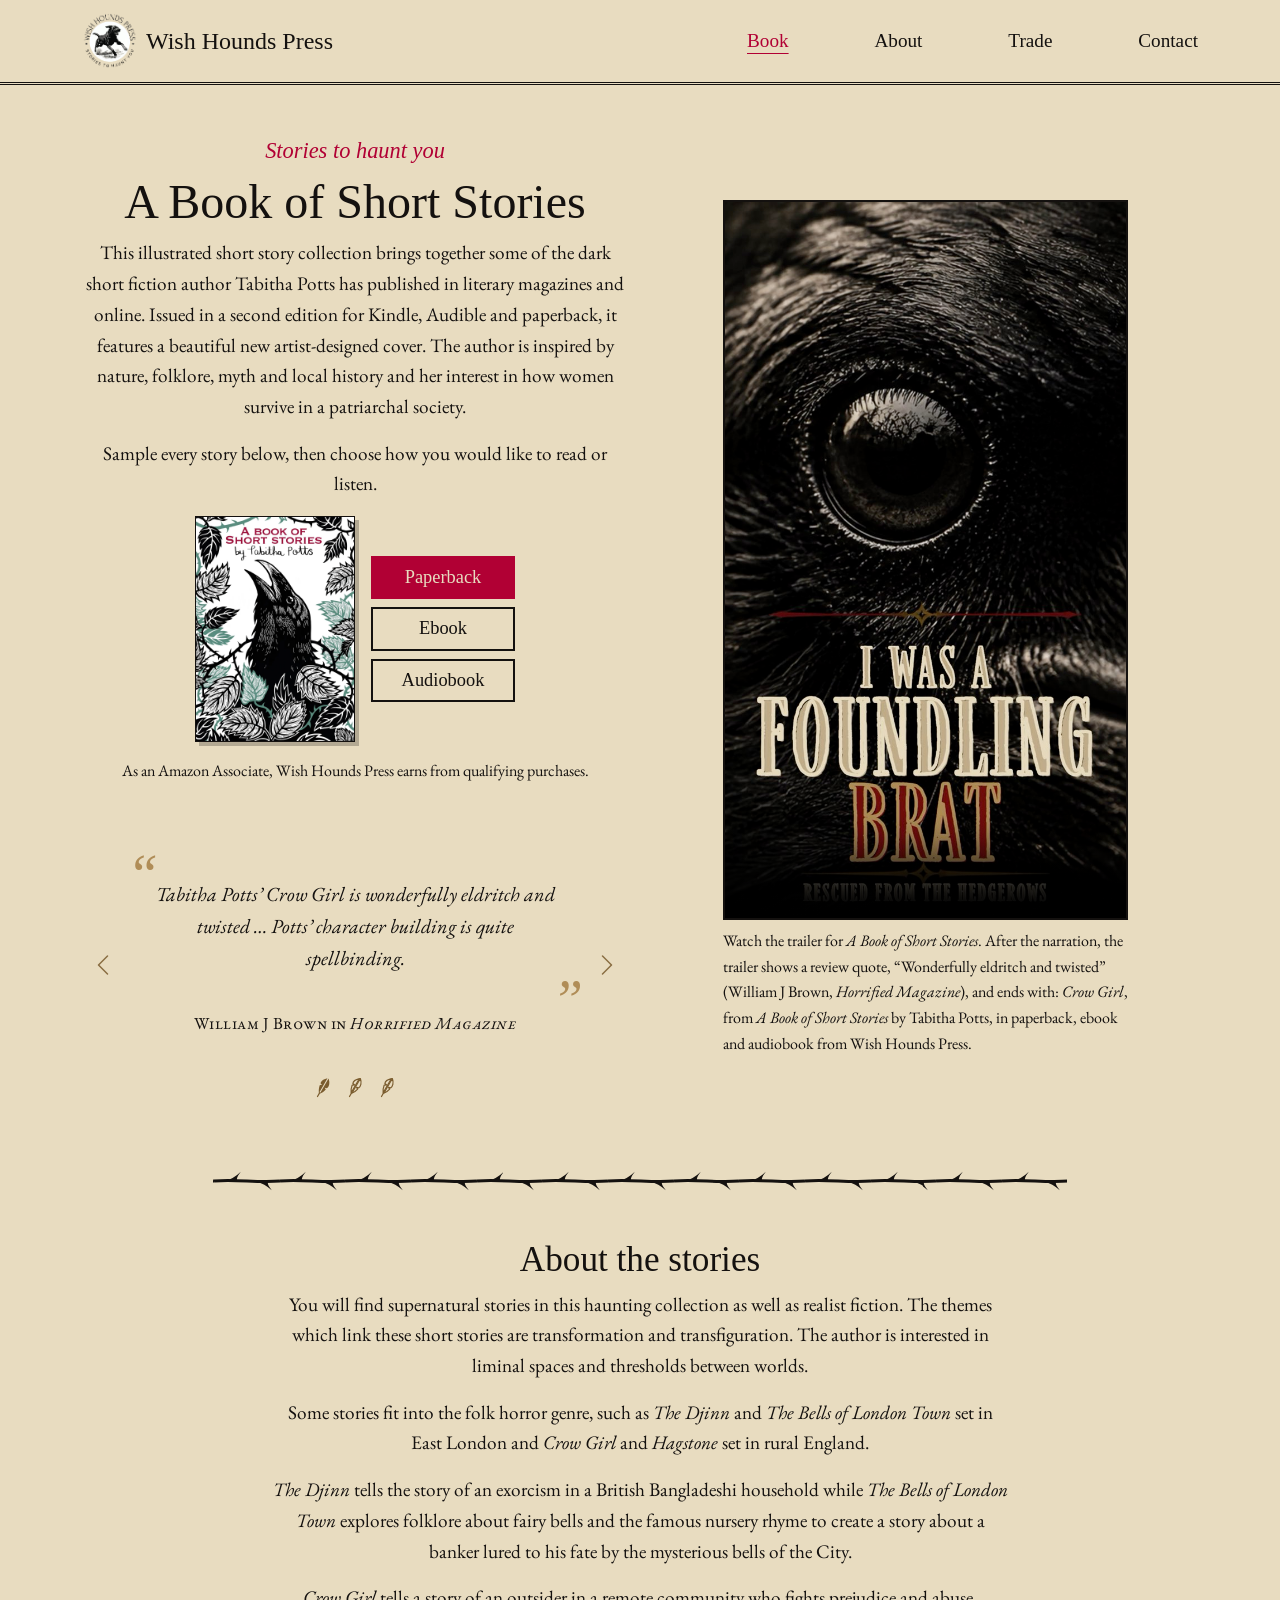
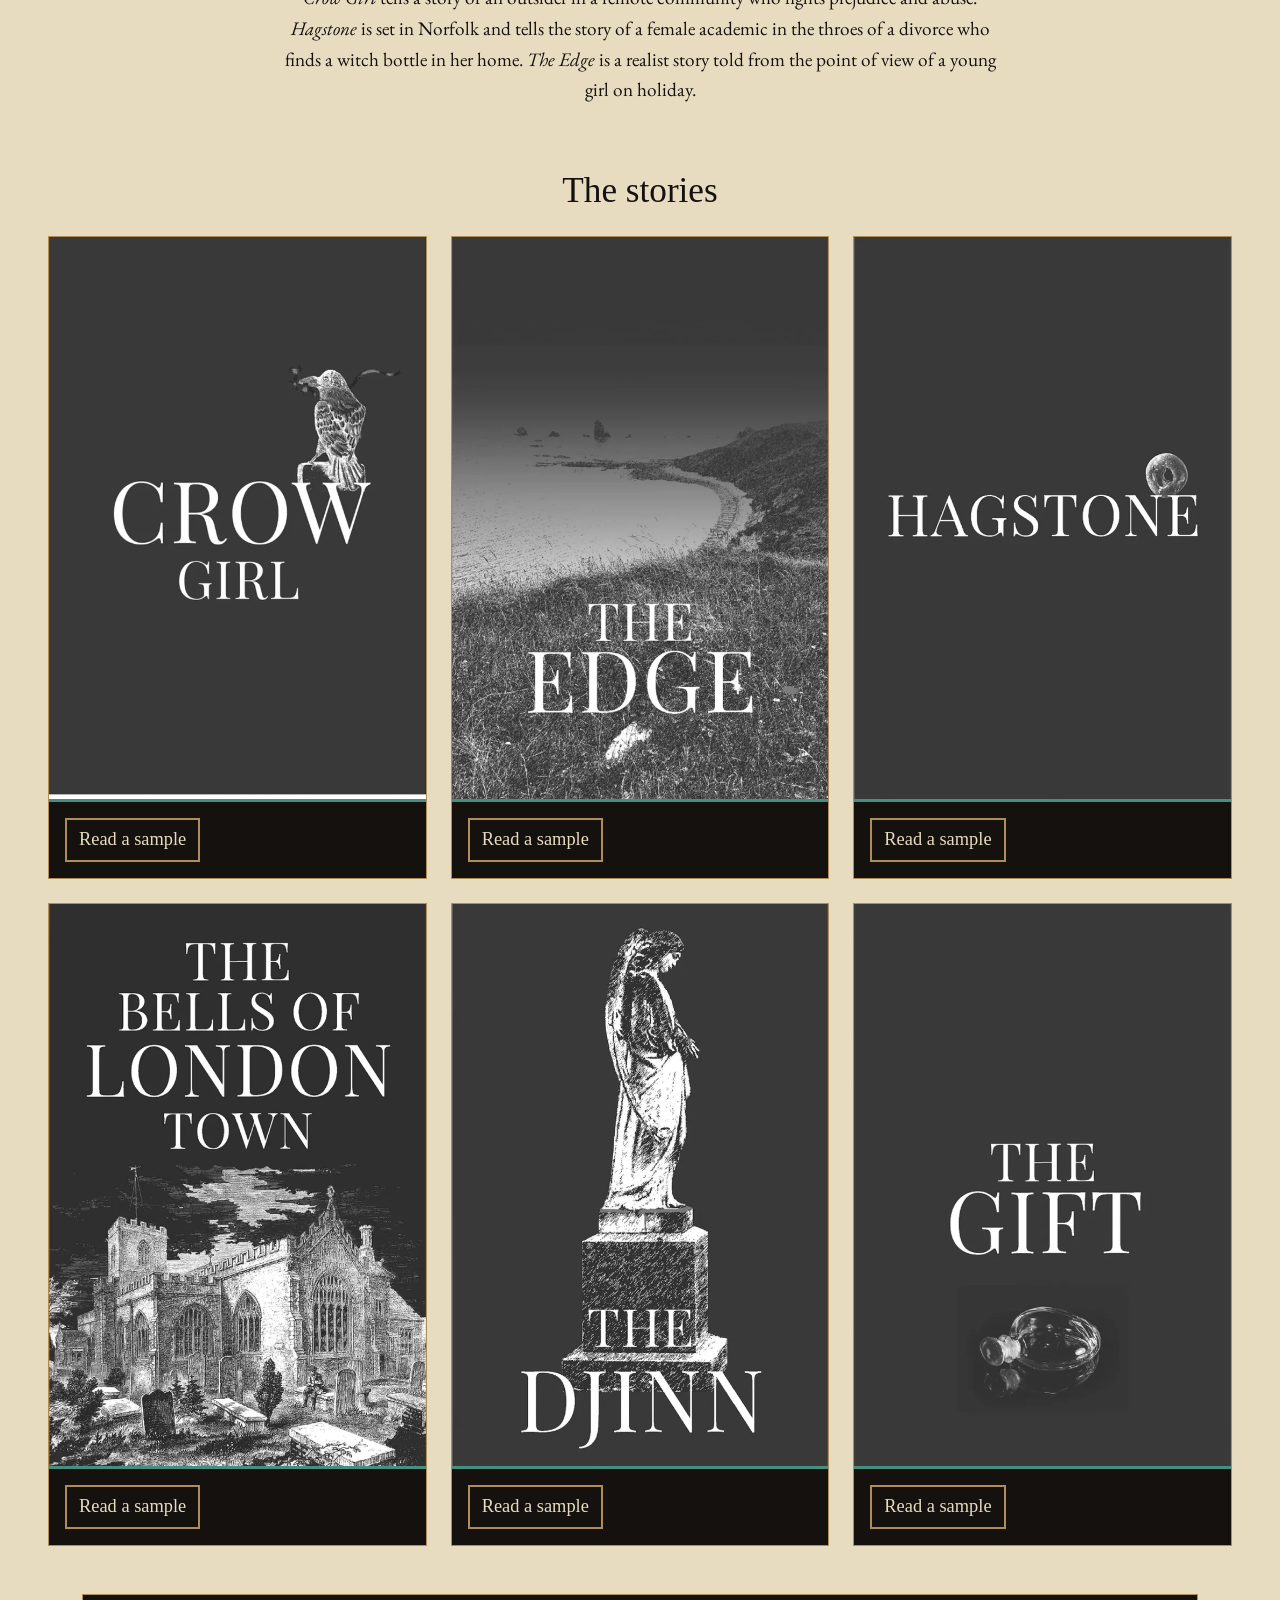
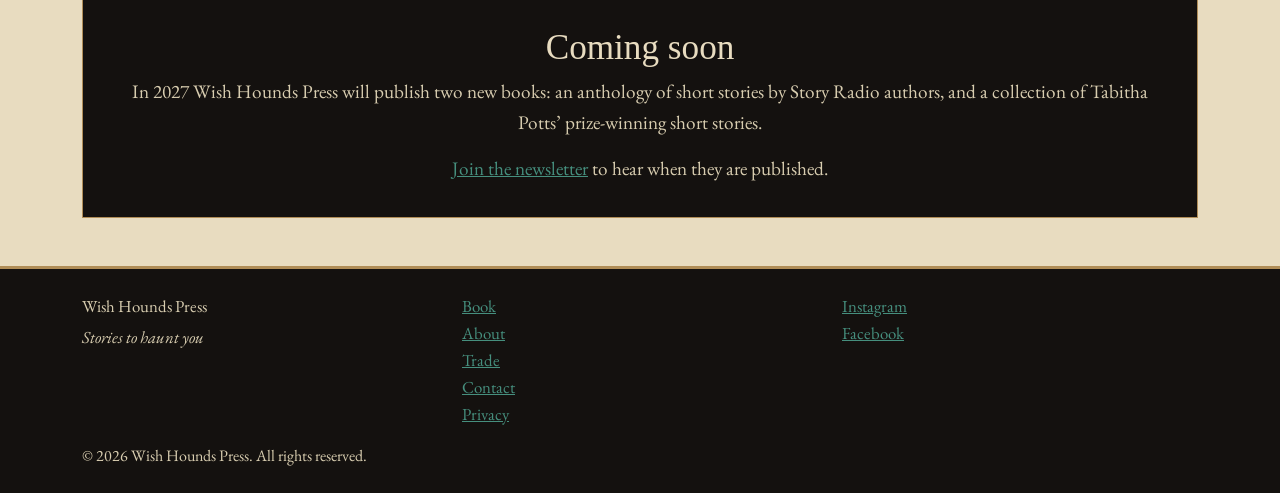
==== index.html @ deaa3375 "Add The Edge audio sample; legend and author bio side by side on wide screens - The Edge pop-up gets" ====
<!doctype html>
<html lang="en-GB">
  <head>
    <meta charset="UTF-8" />
    <meta name="viewport" content="width=device-width, initial-scale=1.0" />
    <meta
      name="description"
      content="Wish Hounds Press is an independent horror imprint. Sample every story in A Book of Short Stories and find it in print, ebook and audiobook."
    />
    <title>Wish Hounds Press | A Book of Short Stories</title>
    <link rel="icon" type="image/png" href="assets/images/favicon.png" />

    <!-- Google Fonts: IM Fell English (headings) and EB Garamond (body text) -->
    <link rel="preconnect" href="https://fonts.googleapis.com" />
    <link rel="preconnect" href="https://fonts.gstatic.com" crossorigin />
    <link
      href="https://fonts.googleapis.com/css2?family=EB+Garamond:ital,wght@0,400;0,600;1,400&amp;family=IM+Fell+English:ital@0;1&amp;display=swap"
      rel="stylesheet"
    />

    <!-- Bootstrap CSS first, then our own styles so that ours win -->
    <link
      href="https://cdn.jsdelivr.net/npm/bootstrap@5.3.9/dist/css/bootstrap.min.css"
      rel="stylesheet"
      integrity="sha384-yEPZ7jP9S0QKiUQ0m3jjsO4ProIW7wvR9gXkI7JOGa2XVsw53Yke2bsdkBbjmmiX"
      crossorigin="anonymous"
    />
    <link rel="stylesheet" href="assets/css/styles.css" />
  </head>

  <body>
    <a class="skip-link" href="#main">Skip to main content</a>

    <!-- ===== Header and navbar (the same on every page) ===== -->
    <header class="site-header">
      <nav class="navbar navbar-expand-md" aria-label="Main navigation">
        <div class="container">
          <a
            class="navbar-brand d-flex align-items-center gap-2"
            href="index.html"
          >
            <img
              src="assets/images/whp-logo-new.webp"
              alt=""
              width="56"
              height="56"
            />
            Wish Hounds Press
          </a>
          <button
            class="navbar-toggler"
            type="button"
            data-bs-toggle="collapse"
            data-bs-target="#main-nav"
            aria-controls="main-nav"
            aria-expanded="false"
            aria-label="Toggle navigation"
          >
            <span class="navbar-toggler-icon"></span>
          </button>
          <div class="collapse navbar-collapse" id="main-nav">
            <ul class="navbar-nav ms-auto">
              <li class="nav-item">
                <a class="nav-link active" aria-current="page" href="index.html"
                  >Book</a
                >
              </li>
              <li class="nav-item">
                <a class="nav-link" href="about.html">About</a>
              </li>
              <li class="nav-item">
                <a class="nav-link" href="trade.html">Trade</a>
              </li>
              <li class="nav-item">
                <a class="nav-link" href="contact.html">Contact</a>
              </li>
            </ul>
          </div>
        </div>
      </nav>
    </header>

    <main id="main">
      <!-- ===== Hero: intro text on the left, trailer video on the right ===== -->
      <section class="section" aria-labelledby="hero-title">
        <div class="container">
          <div class="row align-items-center gy-4">
            <div class="col-lg-6 text-center">
              <p class="tagline mb-1">Stories to haunt you</p>
              <h1 id="hero-title">A Book of Short Stories</h1>
              <p>
                This illustrated short story collection brings together some of
                the dark short fiction author Tabitha Potts has published in
                literary magazines and online. Issued in a second edition for
                Kindle, Audible and paperback, it features a beautiful new
                artist-designed cover. The author is inspired by nature,
                folklore, myth and local history and her interest in how women
                survive in a patriarchal society.
              </p>
              <p>
                Sample every story below, then choose how you would like to read
                or listen.
              </p>

              <!-- Cover and buy buttons side by side, like a shop listing.
                   The cover is near the top of the page, so it is not lazy-loaded.
                   width and height stop the page jumping while the image loads; CSS sets the display size. -->
              <div
                id="buy"
                class="buy-box d-flex justify-content-center align-items-center gap-3 mb-3"
              >
                <img
                  src="assets/images/a-book-of-short-stories-cover.webp"
                  class="buy-cover"
                  alt="Cover of A Book of Short Stories by Tabitha Potts: an engraving of a crow among thorny leaves"
                  width="800"
                  height="1132"
                />
                <!-- Buy buttons.
                     Paperback: IngramSpark shop (buying direct). Not an affiliate link, so no rel="sponsored".
                     Ebook and audiobook: Amazon UK, with the Associates tag (affiliate links, so rel="sponsored"). -->
                <div class="buy-buttons d-flex flex-column gap-2">
                  <a
                    href="https://shop.ingramspark.com/b/084?params=6ykYM9mXqw6r4M03lhfGbEJOFAWCTJF1TkVUS6pq0SB"
                    class="btn btn-buy"
                    target="_blank"
                    rel="noopener"
                    aria-label="Buy the paperback direct from IngramSpark (opens in a new tab)"
                    >Paperback</a
                  >
                  <a
                    href="https://www.amazon.co.uk/dp/B0D8HFVPBK?tag=mrstabithapot-21"
                    class="btn btn-outline-ink"
                    target="_blank"
                    rel="noopener sponsored"
                    aria-label="Buy the ebook for Kindle on Amazon (opens in a new tab)"
                    >Ebook</a
                  >
                  <a
                    href="https://www.amazon.co.uk/dp/B0CGVYDJV1?tag=mrstabithapot-21"
                    class="btn btn-outline-ink"
                    target="_blank"
                    rel="noopener sponsored"
                    aria-label="Buy the audiobook on Amazon (opens in a new tab)"
                    >Audiobook</a
                  >
                </div>
              </div>
              <p class="small-print mb-0">
                As an Amazon Associate, Wish Hounds Press earns from qualifying
                purchases.
              </p>

              <!-- Reviews slider (Bootstrap carousel).
                   carousel-fade cross-fades instead of sliding. There is no data-bs-ride,
                   so it never moves on its own: visitors change slides with the arrows or dots
                   (WCAG 2.2.2, nothing moves without the visitor choosing it).
                   aria-roledescription tells screen readers this is a carousel made of slides. -->
              <div
                id="reviews-carousel"
                class="carousel slide carousel-fade review-carousel mt-4"
                aria-roledescription="carousel"
                aria-label="Reviews of Crow Girl"
              >
                <div class="carousel-inner">
                  <!-- Slide 1: Horrified Magazine. "active" marks the slide shown first; only one slide has it. -->
                  <div class="carousel-item active" role="group" aria-roledescription="slide" aria-label="1 of 3">
                    <figure class="review">
                      <blockquote class="blockquote">
                        <p>
                          Tabitha Potts’ <em>Crow Girl</em> is wonderfully eldritch
                          and twisted … Potts’ character building is quite
                          spellbinding.
                        </p>
                      </blockquote>
                      <figcaption class="blockquote-footer">
                        William J Brown in <cite>Horrified Magazine</cite>
                      </figcaption>
                    </figure>
                  </div>

                  <!-- Slide 2: British Fantasy Society -->
                  <div class="carousel-item" role="group" aria-roledescription="slide" aria-label="2 of 3">
                    <figure class="review">
                      <blockquote class="blockquote">
                        <p>
                          Tabitha Potts’ work is also outstanding … Told like a
                          traditional fairy tale but using language in sparse,
                          poetic and powerful ways.
                        </p>
                      </blockquote>
                      <figcaption class="blockquote-footer">
                        I. Rosenfeld for the <cite>British Fantasy Society</cite>
                      </figcaption>
                    </figure>
                  </div>

                  <!-- Slide 3: strange.scholar on Instagram -->
                  <div class="carousel-item" role="group" aria-roledescription="slide" aria-label="3 of 3">
                    <figure class="review">
                      <blockquote class="blockquote">
                        <p>
                          There is a brightness present in this story amongst its
                          horror … This is a story to remember.
                        </p>
                      </blockquote>
                      <figcaption class="blockquote-footer">
                        <a href="https://www.instagram.com/strange.scholar">strange.scholar</a>
                        on Instagram, reviewing <em>Crow Girl</em>
                      </figcaption>
                    </figure>
                  </div>
                </div>

                <!-- Previous and next arrows. data-bs-target names the carousel's id;
                     the visually-hidden text gives screen readers a label for each button. -->
                <button class="carousel-control-prev" type="button" data-bs-target="#reviews-carousel" data-bs-slide="prev">
                  <span class="carousel-control-prev-icon" aria-hidden="true"></span>
                  <span class="visually-hidden">Previous review</span>
                </button>
                <button class="carousel-control-next" type="button" data-bs-target="#reviews-carousel" data-bs-slide="next">
                  <span class="carousel-control-next-icon" aria-hidden="true"></span>
                  <span class="visually-hidden">Next review</span>
                </button>

                <!-- Dots, one per slide. Bootstrap counts slides from 0, so slide 3 is data-bs-slide-to="2".
                     They sit below the quote (see styles.css) so they never cover the text. -->
                <div class="carousel-indicators">
                  <button type="button" data-bs-target="#reviews-carousel" data-bs-slide-to="0" class="active" aria-current="true" aria-label="Review 1"></button>
                  <button type="button" data-bs-target="#reviews-carousel" data-bs-slide-to="1" aria-label="Review 2"></button>
                  <button type="button" data-bs-target="#reviews-carousel" data-bs-slide-to="2" aria-label="Review 3"></button>
                </div>
              </div>
            </div>

            <div class="col-lg-6">
              <!-- Portrait (9:16) video, phone style. The frame is never taller than 80% of the screen. -->
              <figure class="mb-0 hero-figure">
                <div class="hero-video">
                  <!-- Crow Girl trailer: 1080 x 1920 portrait, 30 seconds, with sound.
                       The narration matches the text shown on screen, so it needs no separate captions.
                       The poster is the picture shown before the video plays (a still from the video).
                       preload="none" means the video only downloads when the visitor presses play. -->
                  <video
                    controls
                    playsinline
                    preload="none"
                    poster="assets/images/crow-girl-trailer-poster.jpg"
                  >
                    <source
                      src="assets/video/crow-girl-trailer-vertical.mp4"
                      type="video/mp4"
                    />
                    Your browser does not support video.
                    <a href="assets/video/crow-girl-trailer-vertical.mp4"
                      >Download the trailer</a
                    >.
                  </video>
                </div>
                <!-- The last two scenes of the trailer are text only, with no narration,
                     so the same text is written out here for screen-reader users. -->
                <figcaption class="small-print mt-2">
                  Watch the trailer for <em>A Book of Short Stories</em>. After
                  the narration, the trailer shows a review quote,
                  &ldquo;Wonderfully eldritch and twisted&rdquo; (William J Brown,
                  <em>Horrified Magazine</em>), and ends with: <em>Crow Girl</em>,
                  from <em>A Book of Short Stories</em> by Tabitha Potts, in
                  paperback, ebook and audiobook from Wish Hounds Press.
                </figcaption>
              </figure>
            </div>
          </div>
        </div>
      </section>

      <div class="divider" aria-hidden="true"></div>

      <!-- ===== About the stories ===== -->
      <section class="section" aria-labelledby="about-stories-title">
        <div class="container">
          <div class="row justify-content-center">
            <div class="col-lg-8 text-center">
              <h2 id="about-stories-title">About the stories</h2>
              <p>
                You will find supernatural stories in this haunting collection
                as well as realist fiction. The themes which link these short
                stories are transformation and transfiguration. The author is
                interested in liminal spaces and thresholds between worlds.
              </p>
              <p>
                Some stories fit into the folk horror genre, such as
                <em>The Djinn</em> and <em>The Bells of London Town</em> set in
                East London and <em>Crow Girl</em> and <em>Hagstone</em> set in
                rural England.
              </p>
              <p>
                <em>The Djinn</em> tells the story of an exorcism in a British
                Bangladeshi household while <em>The Bells of London Town</em>
                explores folklore about fairy bells and the famous nursery rhyme
                to create a story about a banker lured to his fate by the
                mysterious bells of the City.
              </p>
              <p>
                <em>Crow Girl</em> tells a story of an outsider in a remote
                community who fights prejudice and abuse. <em>Hagstone</em> is
                set in Norfolk and tells the story of a female academic in the
                throes of a divorce who finds a witch bottle in her home.
                <em>The Edge</em> is a realist story told from the point of view
                of a young girl on holiday.
              </p>
            </div>
          </div>
        </div>
      </section>

      <!-- ===== Story cards: 1 per row on phones, 2 on tablets, 3 on laptops, 6 on very wide screens ===== -->
      <section class="section pt-0" aria-labelledby="stories-title">
        <div class="container-fluid px-3 px-md-5">
          <h2 id="stories-title" class="text-center mb-4">The stories</h2>
          <div
            class="row row-cols-1 row-cols-md-2 row-cols-lg-3 row-cols-xxl-6 g-4"
          >
            <div class="col">
              <article class="card story-card h-100">
                <img
                  src="assets/images/crow-girl.webp"
                  class="card-img-top"
                  alt="Title plate for Crow Girl: a white engraving of a crow holding a ribbon, on a dark ground"
                  width="700"
                  height="1066"
                  loading="lazy"
                />
                <div class="card-body d-flex flex-column">
                  <h3 class="card-title visually-hidden">Crow Girl</h3>
                  <button
                    type="button"
                    class="btn btn-brass align-self-start"
                    data-bs-toggle="modal"
                    data-bs-target="#modal-crow-girl"
                  >
                    Read a sample<span class="visually-hidden">
                      of Crow Girl</span
                    >
                  </button>
                </div>
              </article>
            </div>

            <div class="col">
              <article class="card story-card h-100">
                <img
                  src="assets/images/the-edge.webp"
                  class="card-img-top"
                  alt="Title plate for The Edge: a grassy clifftop above a curving bay, in black and white"
                  width="700"
                  height="1054"
                  loading="lazy"
                />
                <div class="card-body d-flex flex-column">
                  <h3 class="card-title visually-hidden">The Edge</h3>
                  <button
                    type="button"
                    class="btn btn-brass align-self-start"
                    data-bs-toggle="modal"
                    data-bs-target="#modal-the-edge"
                  >
                    Read a sample<span class="visually-hidden">
                      of The Edge</span
                    >
                  </button>
                </div>
              </article>
            </div>

            <div class="col">
              <article class="card story-card h-100">
                <img
                  src="assets/images/hagstone.webp"
                  class="card-img-top"
                  alt="Title plate for Hagstone: a small pale stone with a hole through it, on a dark ground"
                  width="700"
                  height="1055"
                  loading="lazy"
                />
                <div class="card-body d-flex flex-column">
                  <h3 class="card-title visually-hidden">Hagstone</h3>
                  <button
                    type="button"
                    class="btn btn-brass align-self-start"
                    data-bs-toggle="modal"
                    data-bs-target="#modal-hagstone"
                  >
                    Read a sample<span class="visually-hidden">
                      of Hagstone</span
                    >
                  </button>
                </div>
              </article>
            </div>

            <div class="col">
              <article class="card story-card h-100">
                <img
                  src="assets/images/the-bells-of-london-town.webp"
                  class="card-img-top"
                  alt="Title plate for The Bells of London Town: an engraving of a church and its graveyard"
                  width="700"
                  height="1053"
                  loading="lazy"
                />
                <div class="card-body d-flex flex-column">
                  <h3 class="card-title visually-hidden">
                    The Bells of London Town
                  </h3>
                  <button
                    type="button"
                    class="btn btn-brass align-self-start"
                    data-bs-toggle="modal"
                    data-bs-target="#modal-the-bells-of-london-town"
                  >
                    Read a sample<span class="visually-hidden">
                      of The Bells of London Town</span
                    >
                  </button>
                </div>
              </article>
            </div>

            <div class="col">
              <article class="card story-card h-100">
                <img
                  src="assets/images/the-djinn.webp"
                  class="card-img-top"
                  alt="Title plate for The Djinn: an engraving of a stone angel on a plinth, head bowed"
                  width="700"
                  height="1055"
                  loading="lazy"
                />
                <div class="card-body d-flex flex-column">
                  <h3 class="card-title visually-hidden">The Djinn</h3>
                  <button
                    type="button"
                    class="btn btn-brass align-self-start"
                    data-bs-toggle="modal"
                    data-bs-target="#modal-the-djinn"
                  >
                    Read a sample<span class="visually-hidden">
                      of The Djinn</span
                    >
                  </button>
                </div>
              </article>
            </div>

            <div class="col">
              <article class="card story-card h-100">
                <img
                  src="assets/images/the-gift.webp"
                  class="card-img-top"
                  alt="Title plate for The Gift: a small glass perfume bottle lying on its side, on a dark ground"
                  width="700"
                  height="1060"
                  loading="lazy"
                />
                <div class="card-body d-flex flex-column">
                  <h3 class="card-title visually-hidden">The Gift</h3>
                  <button
                    type="button"
                    class="btn btn-brass align-self-start"
                    data-bs-toggle="modal"
                    data-bs-target="#modal-the-gift"
                  >
                    Read a sample<span class="visually-hidden">
                      of The Gift</span
                    >
                  </button>
                </div>
              </article>
            </div>
          </div>
        </div>
      </section>

      <!-- ===== Coming soon ===== -->
      <section class="section pt-0" aria-labelledby="coming-soon-title">
        <div class="container">
          <div class="panel-dark text-center">
            <h2 id="coming-soon-title">Coming soon</h2>
            <p>
              In 2027 Wish Hounds Press will publish two new books: an anthology
              of short stories by Story Radio authors, and a collection of
              Tabitha Potts’ prize-winning short stories.
            </p>
            <p class="mb-0">
              <a href="about.html#newsletter">Join the newsletter</a> to hear
              when they are published.
            </p>
          </div>
        </div>
      </section>
    </main>

    <!-- ===== Story modals: one per card. Each id matches the data-bs-target on its button. ===== -->

    <!-- Modal: Crow Girl -->
    <div
      class="modal fade story-modal"
      id="modal-crow-girl"
      tabindex="-1"
      aria-labelledby="modal-crow-girl-title"
      aria-hidden="true"
    >
      <div class="modal-dialog modal-dialog-scrollable modal-lg">
        <div class="modal-content">
          <div class="modal-header">
            <h2 class="modal-title" id="modal-crow-girl-title">Crow Girl</h2>
            <button
              type="button"
              class="btn-close btn-close-white"
              data-bs-dismiss="modal"
              aria-label="Close"
            ></button>
          </div>
          <div class="modal-body">
            <!-- Audio sample: the author reading the text below, which also serves as its transcript.
                         Audible Exclusive allows up to 8 minutes of excerpts in total for this book (10% of 1 hr 20 min).
                         preload="none" means the audio only downloads when the visitor presses play.
                         assets/js/story-audio.js stops it when the pop-up closes. -->
            <figure class="story-audio">
              <figcaption>Listen to the opening, read by the author</figcaption>
              <audio
                controls
                preload="none"
                src="assets/audio/crow-girl-sample.m4a"
              >
                Your browser does not support audio.
                <a href="assets/audio/crow-girl-sample.m4a"
                  >Download the Crow Girl sample</a
                >.
              </audio>
            </figure>
            <!-- The opening of the story, one <p> per paragraph. The first letter becomes a drop cap automatically. -->
            <p>
              I was a foundling brat, rescued from the hedgerows where I lay
              with my beak open, screeching fit to wake the devil. I often think
              it very likely the first thing I ever saw was a bird in its nest.
              The people here are thin-mouthed and hard-fisted; you&rsquo;re as
              likely to get a stone as a piece of bread from them. Still, the
              Wattses took me in, as they had neither chick nor child. Jonah
              said to his wife Sally that having another pair of hands would be
              useful.
            </p>
            <p>
              As I grew up, I couldn&rsquo;t understand what was being said to
              me: all I saw was beaks opening and closing. When I tried to
              speak, people laughed and called me &lsquo;Crow Girl&rsquo;. Jonah
              and Sally talked to me with gestures, and when that failed, cuffs
              to the head.
            </p>
            <p>
              I understood I had to work hard to earn my keep and I became a
              silent, frightened thing. I learned to read and write a little,
              from looking at any picture books and papers that I could get my
              hands on, but I couldn&rsquo;t speak.
            </p>
            <p>
              My friends were the birds. I spent so much time in the woods with
              them I knew where they built all their nests, when they arrived in
              Spring and when they would leave for Winter. The only things I
              didn&rsquo;t know about them were their songs, but I could
              recognise every one from a single feather or an egg.
            </p>
            <p class="small-print mb-0">
              <em>The story continues in the book.</em>
            </p>
          </div>
          <div class="modal-footer">
            <button type="button" class="btn btn-brass" data-bs-dismiss="modal">
              Close
            </button>
          </div>
        </div>
      </div>
    </div>

    <!-- Modal: The Edge -->
    <div
      class="modal fade story-modal"
      id="modal-the-edge"
      tabindex="-1"
      aria-labelledby="modal-the-edge-title"
      aria-hidden="true"
    >
      <div class="modal-dialog modal-dialog-scrollable modal-lg">
        <div class="modal-content">
          <div class="modal-header">
            <h2 class="modal-title" id="modal-the-edge-title">The Edge</h2>
            <button
              type="button"
              class="btn-close btn-close-white"
              data-bs-dismiss="modal"
              aria-label="Close"
            ></button>
          </div>
          <div class="modal-body">
            <!-- Audio sample (50 seconds): the author reading the opening below, which also serves as its transcript.
                         Counts towards the 8-minute Audible Exclusive excerpt allowance (see the Crow Girl note above).
                         preload="none" means the audio only downloads when the visitor presses play.
                         assets/js/story-audio.js stops it when the pop-up closes. -->
            <figure class="story-audio">
              <figcaption>Listen to the opening, read by the author</figcaption>
              <audio
                controls
                preload="none"
                src="assets/audio/the-edge-clip.mp3"
              >
                Your browser does not support audio.
                <a href="assets/audio/the-edge-clip.mp3"
                  >Download The Edge sample</a
                >.
              </audio>
            </figure>
            <!-- The opening of the story, one <p> per paragraph. The first letter becomes a drop cap automatically. -->
            <p>
              There&rsquo;s not much to do in the caravan park, and Mum says me
              and Alannah should go out for a walk, she needs to get on and make
              our dinner. Alannah&rsquo;s been quiet all afternoon, sulking most
              likely. She&rsquo;s lying on our bed in the back of the caravan,
              playing on her phone. I don&rsquo;t mind sharing the room with her
              normally, we have a laugh, but I&rsquo;m starting to wish I
              hadn&rsquo;t invited her to come with us.
            </p>
            <p>
              &lsquo;Come on then. Let&rsquo;s go up the cliff.&rsquo;
              &lsquo;I&rsquo;m tired. And I&rsquo;ve got sunburn.&rsquo;
            </p>
            <p>
              She turns over on the bed, her back towards me so I can see how
              pink she is, and sighs.
            </p>
            <p>
              &lsquo;I&rsquo;ll give you some money, Jasmine,&rsquo; Mum goes.
              &lsquo;You can both get some drinks in that caf&eacute;.&rsquo;
            </p>
            <p class="small-print mb-0">
              <em>The story continues in the book.</em>
            </p>
          </div>
          <div class="modal-footer">
            <button type="button" class="btn btn-brass" data-bs-dismiss="modal">
              Close
            </button>
          </div>
        </div>
      </div>
    </div>

    <!-- Modal: Hagstone -->
    <div
      class="modal fade story-modal"
      id="modal-hagstone"
      tabindex="-1"
      aria-labelledby="modal-hagstone-title"
      aria-hidden="true"
    >
      <div class="modal-dialog modal-dialog-scrollable modal-lg">
        <div class="modal-content">
          <div class="modal-header">
            <h2 class="modal-title" id="modal-hagstone-title">Hagstone</h2>
            <button
              type="button"
              class="btn-close btn-close-white"
              data-bs-dismiss="modal"
              aria-label="Close"
            ></button>
          </div>
          <div class="modal-body">
            <!-- The opening of the story, one <p> per paragraph. The first letter becomes a drop cap automatically. -->
            <p>
              The pebbles crunched beneath her feet. She was walking below the
              dunes, close to the sea&rsquo;s edge. Seaweed lay around, flung
              into position by the advancing waves. Over towards the horizon she
              could see the revolving arms of the wind farm, back towards the
              village of Cley were the marshes and a couple of birdwatchers,
              intently photographing what looked to her eyes like a very
              unremarkable flock of tiny brown birds.
            </p>
            <p>
              It was cold and the sky was a steely grey, a North wind whipped
              past her from the ocean, lashing up fierce-looking surf. She had
              prepared herself for cold weather and was wearing a cable knit
              sweater and a navy blue quilted jacket &ndash; sturdy and
              practical. Now she felt a wave of warmth sweep up her body and
              little prickles of perspiration started under her arms. She ripped
              open the jacket, enjoying the cool sensation of the air on her
              flushed face and neck.
            </p>
            <p class="small-print mb-0">
              <em>The story continues in the book.</em>
            </p>
          </div>
          <div class="modal-footer">
            <button type="button" class="btn btn-brass" data-bs-dismiss="modal">
              Close
            </button>
          </div>
        </div>
      </div>
    </div>

    <!-- Modal: The Bells of London Town -->
    <div
      class="modal fade story-modal"
      id="modal-the-bells-of-london-town"
      tabindex="-1"
      aria-labelledby="modal-the-bells-of-london-town-title"
      aria-hidden="true"
    >
      <div class="modal-dialog modal-dialog-scrollable modal-lg">
        <div class="modal-content">
          <div class="modal-header">
            <h2 class="modal-title" id="modal-the-bells-of-london-town-title">
              The Bells of London Town
            </h2>
            <button
              type="button"
              class="btn-close btn-close-white"
              data-bs-dismiss="modal"
              aria-label="Close"
            ></button>
          </div>
          <div class="modal-body">
            <!-- The opening of the story, one <p> per paragraph. The first letter becomes a drop cap automatically. -->
            <p>
              I am a campanologist. That is to say, a student in the ancient art
              of ringing church bells. It&rsquo;s been several years since this
              pastime, I suppose you would call it, entered my life.
            </p>
            <p>
              It had been a long day in the glass tower in Canary Wharf where
              I&rsquo;m based. I&rsquo;ve given up telling people what I do for
              a living as their eyes tend to glaze over with boredom, but yes, I
              make myself, and my bank, a lot of money.
            </p>
            <p>
              I had been staring at my screens since 5 a.m. It felt as if I
              hadn&rsquo;t blinked even once. Come evening, my eyes felt dry and
              gritty.
            </p>
            <p>
              &ldquo;How&rsquo;s it going?&rdquo; asked Joe Wharton, a trader at
              a desk immediately adjacent to mine and for whom I have a
              particular distaste. His smug smile suggested he&rsquo;d had a
              good day.
            </p>
            <p class="small-print mb-0">
              <em>The story continues in the book.</em>
            </p>
          </div>
          <div class="modal-footer">
            <button type="button" class="btn btn-brass" data-bs-dismiss="modal">
              Close
            </button>
          </div>
        </div>
      </div>
    </div>

    <!-- Modal: The Djinn -->
    <div
      class="modal fade story-modal"
      id="modal-the-djinn"
      tabindex="-1"
      aria-labelledby="modal-the-djinn-title"
      aria-hidden="true"
    >
      <div class="modal-dialog modal-dialog-scrollable modal-lg">
        <div class="modal-content">
          <div class="modal-header">
            <h2 class="modal-title" id="modal-the-djinn-title">The Djinn</h2>
            <button
              type="button"
              class="btn-close btn-close-white"
              data-bs-dismiss="modal"
              aria-label="Close"
            ></button>
          </div>
          <div class="modal-body">
            <!-- The opening of the story, one <p> per paragraph. The first letter becomes a drop cap automatically. -->
            <p>
              Salimah heard the front door slam. Ibrahim had left their house
              for his early morning shift. Reluctantly, she got out of her bed,
              shivering slightly as the house was never quite warm enough. Omar
              and Farihah were still asleep, so she had time to wash and say her
              dawn prayers before dealing with the children. Drawing back the
              curtain, she saw that the streetlight was still emitting its
              sickly glow, while the rest of the street was plunged in darkness.
              Over the wrought iron fence she could see the churchyard, the
              gravestones looming masses against the grass.
            </p>
            <p>
              Further away in the distance, Canary Wharf flickered, its
              sparkling lights adding a incongruously glamorous backdrop to
              Salimah&rsquo;s immediate surroundings of Victorian terraces, each
              small front garden signalling the socio-economic background of its
              inhabitants with unerring accuracy: here, an aspirant box tree in
              a square metal container, there a defiant multicoloured display of
              geraniums. Salimah&rsquo;s home said little about her. Even the
              lightbulbs hung on their flexes with no shades to shield their
              glare, but the house itself was scrupulously tidy, every surface
              reflecting back the light like a mirror.
            </p>
            <p class="small-print mb-0">
              <em>The story continues in the book.</em>
            </p>
          </div>
          <div class="modal-footer">
            <button type="button" class="btn btn-brass" data-bs-dismiss="modal">
              Close
            </button>
          </div>
        </div>
      </div>
    </div>

    <!-- Modal: The Gift -->
    <div
      class="modal fade story-modal"
      id="modal-the-gift"
      tabindex="-1"
      aria-labelledby="modal-the-gift-title"
      aria-hidden="true"
    >
      <div class="modal-dialog modal-dialog-scrollable modal-lg">
        <div class="modal-content">
          <div class="modal-header">
            <h2 class="modal-title" id="modal-the-gift-title">The Gift</h2>
            <button
              type="button"
              class="btn-close btn-close-white"
              data-bs-dismiss="modal"
              aria-label="Close"
            ></button>
          </div>
          <div class="modal-body">
            <!-- The opening of the story, one <p> per paragraph. The first letter becomes a drop cap automatically. -->
            <p>
              I had to get a gift for my wife (who is easily disappointed) and I
              had to get it by 6pm on a cold and rainy Tuesday in London. She
              demands from me a certain quality in my gifts: they cannot be
              simply a proof of financial outlay (too crude, too
              straightforward) nor should they be clumsy, handcrafted love
              tokens (these are for children and young lovers) but they need to
              show an insight into her character, display a certain subtlety and
              a level of intellectual involvement.
            </p>
            <p>
              As you can imagine, this did not fit well into the timeframe of a
              business trip, but my stay had been unexpectedly lengthened due to
              cancellations (a weekend of storms with old fashioned British
              names such as &ldquo;Storm Archie&rdquo;) and I now had some time
              to solve the problem. Not the problem of my wife (if only such a
              solution existed) but the problem of her gift. I had one
              afternoon.
            </p>
            <p class="small-print mb-0">
              <em>The story continues in the book.</em>
            </p>
          </div>
          <div class="modal-footer">
            <button type="button" class="btn btn-brass" data-bs-dismiss="modal">
              Close
            </button>
          </div>
        </div>
      </div>
    </div>

    <!-- ===== Footer (the same on every page) ===== -->
    <footer class="site-footer py-4">
      <div class="container">
        <div class="row gy-3">
          <div class="col-md-4">
            <p class="mb-1">Wish Hounds Press</p>
            <p class="mb-0"><em>Stories to haunt you</em></p>
          </div>
          <div class="col-md-4">
            <ul class="list-unstyled mb-0">
              <li><a href="index.html">Book</a></li>
              <li><a href="about.html">About</a></li>
              <li><a href="trade.html">Trade</a></li>
              <li><a href="contact.html">Contact</a></li>
              <li><a href="contact.html#privacy">Privacy</a></li>
            </ul>
          </div>
          <div class="col-md-4">
            <!-- TODO: replace each # with the real profile address, and delete any you do not use -->
            <ul class="list-unstyled mb-0">
              <li>
                <a
                  href="#"
                  target="_blank"
                  rel="noopener"
                  aria-label="Wish Hounds Press on Instagram (opens in a new tab)"
                  >Instagram</a
                >
              </li>
              <li>
                <a
                  href="#"
                  target="_blank"
                  rel="noopener"
                  aria-label="Wish Hounds Press on Facebook (opens in a new tab)"
                  >Facebook</a
                >
              </li>
            </ul>
          </div>
        </div>
        <p class="small-print mt-3 mb-0">
          &copy; 2026 Wish Hounds Press. All rights reserved.
        </p>
      </div>
    </footer>

    <!-- Bootstrap JavaScript: needed for the mobile menu and the story modals -->
    <script
      src="https://cdn.jsdelivr.net/npm/bootstrap@5.3.9/dist/js/bootstrap.bundle.min.js"
      integrity="sha384-WyOxWvTyr1QaMPfiPJSv76iReVthorl5uWlFtZPyK0IEB0hGzo9y5Bp9mYanr8Bu"
      crossorigin="anonymous"
    ></script>
    <!-- Stops a story's audio sample when its pop-up is closed -->
    <script src="assets/js/story-audio.js"></script>
  </body>
</html>
---- assets/css/styles.css ----
/* ==========================================================================
   Wish Hounds Press: custom styles
   Bootstrap handles layout (grid, navbar, cards, modals).
   This file handles the "old book" look: colours, fonts and small details.
   ========================================================================== */

/* 1. Colour variables
   --------------------------------------------------------------------------
   Change a colour here and it changes everywhere it is used.

   Contrast rules (WCAG AA needs 4.5:1 for normal text):
   - near-black on parchment and parchment on near-black: 13.8:1
   - cover red on parchment: 5.3:1 (fine)
   - deep teal and deep brass on parchment: about 4.5:1 (fine, just)
   - brass on near-black: 6.1:1, cover teal on near-black: 4.9:1 (fine)
   - DO NOT use cover red as text on near-black
   - DO NOT use brass or cover teal as text on parchment
   - DO NOT use deep teal as text on soft parchment (3.9:1)
*/
:root {
    --parchment: #E8DCC0;
    --soft-parchment: #D8CDB0;
    --near-black: #14110F;
    --cover-red: #B10034;
    --deep-teal: #2F6B5C;
    --deep-brass: #7A5C2E;
    --brass: #B08D57;
    --cover-teal: #468F7E;

    --font-heading: "IM Fell English", Georgia, "Times New Roman", serif;
    --font-body: "EB Garamond", Georgia, "Times New Roman", serif;
}

/* 2. Base
   -------------------------------------------------------------------------- */
body {
    background-color: var(--parchment);
    color: var(--near-black);
    font-family: var(--font-body);
    font-size: 1.2rem;
    line-height: 1.6;
}

h1,
h2,
h3,
.navbar-brand {
    font-family: var(--font-heading);
}

h1 {
    font-size: 2.4rem;
}

h2 {
    font-size: 1.9rem;
}

a {
    color: var(--deep-teal);
}

a:hover,
a:focus {
    color: var(--cover-red);
}

/* A clear focus outline for keyboard users */
a:focus-visible,
button:focus-visible,
.btn:focus-visible,
input:focus-visible,
select:focus-visible,
textarea:focus-visible {
    outline: 3px solid var(--cover-red);
    outline-offset: 2px;
    box-shadow: none;
}

/* "Skip to main content" link: hidden until a keyboard user tabs to it */
.skip-link {
    position: absolute;
    left: -9999px;
    top: 0;
    background-color: var(--near-black);
    color: var(--parchment);
    padding: 0.5rem 1rem;
    z-index: 2000;
}

.skip-link:focus {
    left: 0;
    color: var(--parchment);
}

.section {
    padding-top: 3rem;
    padding-bottom: 3rem;
}

.tagline {
    color: var(--cover-red);
    font-family: var(--font-heading);
    font-style: italic;
    font-size: 1.4rem;
}

.small-print {
    font-size: 1rem;
}

/* 3. Ornamental divider
   --------------------------------------------------------------------------
   A thorny stem in the style of the cover's vines.
   A small SVG tile (a gently curving stem with one thorn above and one below)
   repeats along the line. It is used as a mask, so the colour comes from
   background-color and stays tied to the palette variables.
   The SVG is written into the CSS (a data URI) because browsers block masks
   loaded from separate files when the site is opened straight from disk.
   (A leaf cut from the cover is saved as assets/images/divider-leaf.webp
   for possible use elsewhere.)
*/
.divider {
    height: 20px;
    /* Two-thirds of the page width on wide screens, but never shorter
       than 30rem, and never wider than the screen on phones.
       Read from the inside out: max() picks the larger of 30rem and 2/3,
       then min() stops that going past 100%. */
    width: min(100%, max(30rem, 66.667%));
    margin: 0 auto;
    background-color: var(--near-black);
    mask-image: url("data:image/svg+xml,%3Csvg xmlns='http://www.w3.org/2000/svg' width='64' height='20' viewBox='0 0 64 20' preserveAspectRatio='none'%3E%3Cpath d='M0 10C21 8 43 12 64 10' fill='none' stroke='black' stroke-width='3'/%3E%3Cpath d='M11 9.8Q19 7.8 26 0.8Q21 7.4 22.5 9.3Z'/%3E%3Cpath d='M41 10.7Q49 12.6 56 19.2Q51 12.7 52.5 10.7Z'/%3E%3C/svg%3E");
    /* "round" stretches the tiles slightly so a whole number fits,
       which avoids half-thorns at the ends */
    mask-repeat: round no-repeat;
    mask-size: 64px 20px;
    mask-position: center;
}

/* 4. Navbar
   -------------------------------------------------------------------------- */
.site-header {
    border-bottom: 3px double var(--near-black);
}

.navbar-brand {
    color: var(--near-black);
    font-size: 1.5rem;
}

.navbar-brand img {
    /* Lets the logo's white background blend into the parchment */
    mix-blend-mode: multiply;
}

.navbar .nav-link {
    color: var(--near-black);
    font-family: var(--font-heading);
    font-size: 1.2rem;
}

.navbar .nav-link:hover,
.navbar .nav-link:focus,
.navbar .nav-link.active {
    color: var(--cover-red);
}

.navbar .nav-link.active {
    text-decoration: underline;
    text-underline-offset: 0.3em;
}

.navbar-toggler {
    border-color: var(--near-black);
}

/* Tablets: a little more space between the nav links */
@media (min-width: 768px) {
    .navbar-nav {
        gap: 0.75rem;
    }
}

/* Large screens: the nav spans the same width as the right-hand column
   of the Trade page (col-lg-5), so "Book" lines up with the start of that
   column and the links spread out evenly across it.
   container-type lets cqw measure the container's width:
   100cqw is the full content width, and the column starts 7/12 of the way
   across (allowing for Bootstrap's 1.5rem gutter). */
@media (min-width: 992px) {
    .site-header .navbar > .container {
        container-type: inline-size;
    }

    .navbar-nav {
        width: calc(100cqw - 7 / 12 * (100cqw + 1.5rem));
        justify-content: space-between;
        gap: 0;
    }

    /* Remove the outer padding so the text sits on the column edges */
    .navbar-expand-md .navbar-nav .nav-item:first-child .nav-link {
        padding-left: 0;
    }

    .navbar-expand-md .navbar-nav .nav-item:last-child .nav-link {
        padding-right: 0;
    }
}

/* 5. Buttons
   -------------------------------------------------------------------------- */
.btn {
    font-family: var(--font-heading);
    font-size: 1.15rem;
    border-radius: 0;
}

/* Main call to action: parchment text on cover red (5.3:1) */
.btn-buy {
    background-color: var(--cover-red);
    border: 2px solid var(--cover-red);
    color: var(--parchment);
}

.btn-buy:hover,
.btn-buy:focus {
    background-color: var(--near-black);
    border-color: var(--near-black);
    color: var(--parchment);
}

/* Secondary button for use on parchment */
.btn-outline-ink {
    background-color: transparent;
    border: 2px solid var(--near-black);
    color: var(--near-black);
}

.btn-outline-ink:hover,
.btn-outline-ink:focus {
    background-color: var(--near-black);
    color: var(--parchment);
}

/* Button for use on near-black cards and modals */
.btn-brass {
    background-color: transparent;
    border: 2px solid var(--brass);
    color: var(--parchment);
}

.btn-brass:hover,
.btn-brass:focus {
    background-color: var(--brass);
    border-color: var(--brass);
    color: var(--near-black);
}

/* The three buy buttons beside the cover.
   A flex column stretches its children by default, so all three buttons
   take the width of the column and match each other. min-width gives the
   short labels some presence. */
.buy-buttons {
    min-width: 9rem;
}

/* 6. Hero (top of the Book page)
   -------------------------------------------------------------------------- */
/* The video is portrait (9:16), like a phone screen.
   Its width is whichever is smaller: the full column, or the width that makes
   it 80% of the screen height. So it fills a phone but never overflows a laptop. */
.hero-figure {
    width: min(100%, calc(80vh * 9 / 16));
    width: min(100%, calc(80svh * 9 / 16)); /* svh ignores the phone's address bar; older browsers use the line above */
    margin-inline: auto;
}

.hero-video {
    aspect-ratio: 9 / 16;
    border: 2px solid var(--near-black);
    background-color: var(--near-black);
}

.hero-video video {
    display: block;
    width: 100%;
    height: 100%;
    object-fit: cover;
}

/* Book cover beside the buy buttons.
   A fixed width keeps it small; height: auto keeps the cover's proportions.
   The border and shadow lift it off the parchment like a real book. */
.buy-cover {
    width: 140px;
    height: auto;
    flex-shrink: 0; /* stops the cover being squeezed on narrow screens */
    border: 1px solid var(--near-black);
    box-shadow: 4px 4px 0 rgba(20, 17, 15, 0.25);
}

@media (min-width: 768px) {
    .buy-cover {
        width: 160px;
    }
}

/* Reviews (the slides in the hero reviews slider).
   Bootstrap's blockquote classes set the size; these lines add the old-book look:
   a brass rule down the left, italic quote text and a near-black source line. */
.review {
    margin: 1.5rem 0;
    padding-left: 1rem;
    border-left: 3px solid var(--deep-brass);
}

.review .blockquote {
    font-style: italic;
}

/* Centred reviews: a side rule looks lopsided on centred text,
   so use short brass rules above and below the quote instead. */
.text-center .review {
    padding: 1rem 0;
    border-left: none;
    border-top: 1px solid var(--deep-brass);
    border-bottom: 1px solid var(--deep-brass);
    max-width: 34rem;
    margin-left: auto;
    margin-right: auto;
}

.review .blockquote p:last-child {
    margin-bottom: 0;
}

.review .blockquote-footer {
    color: var(--near-black);
    margin-bottom: 0;
}

/* Reviews slider: the old-book look.
   No rules above or below: the quote marks frame each review, and the thorn
   divider below the hero already separates it from the next section.
   The single rules on each review are switched off inside the slider. */
.review-carousel {
    max-width: 34rem;
    margin-left: auto;
    margin-right: auto;
    padding: 1rem 0 1.5rem;
}

.review-carousel .review,
.text-center .review-carousel .review {
    margin: 0;
    width: 100%;
    padding: 0 2.75rem; /* room for the arrows, so they never sit on the text */
    border: none;
}

/* A fixed minimum height, with the quote centred inside it,
   stops the page jumping when a longer or shorter quote fades in. */
.review-carousel .carousel-item {
    min-height: 21rem; /* phones: the longest quote wraps onto more lines */
}

@media (min-width: 576px) {
    .review-carousel .carousel-item {
        min-height: 15rem;
    }
}

.review-carousel .carousel-item.active,
.review-carousel .carousel-item-next,
.review-carousel .carousel-item-prev {
    display: flex;
    align-items: center;
    justify-content: center;
}

/* Large brass quotation marks in the heading font: an opening mark in the
   top-left corner and a closing mark in the bottom-right corner, framing the quote.
   The padding makes room for them above and below the text.
   The second content line ("/ empty") tells screen readers not to read them out;
   older browsers ignore that line and use the first. */
.review-carousel .blockquote {
    position: relative;
    padding: 1.75rem 1.25rem;
    margin-bottom: 0.5rem;
}

.review-carousel .blockquote::before,
.review-carousel .blockquote::after {
    position: absolute;
    font-family: var(--font-heading);
    font-size: 3.5rem;
    line-height: 1;
    color: var(--brass);
}

.review-carousel .blockquote::before {
    content: "\201C";
    content: "\201C" / "";
    top: -0.25rem;
    left: 0;
}

.review-carousel .blockquote::after {
    content: "\201D";
    content: "\201D" / "";
    bottom: -1.6rem;
    right: 0;
}

/* Small capitals for the source line, as in old printed books.
   Bootstrap puts a dash before every blockquote-footer; content: none removes it. */
.review-carousel .blockquote-footer {
    font-variant: small-caps;
    letter-spacing: 0.03em;
    margin-top: 0.5rem;
}

.review-carousel .blockquote-footer::before {
    content: none;
}

/* Narrow arrows in deep brass. Bootstrap's arrows are white SVG pictures set as
   background images, so we swap in the same arrow shapes filled with deep brass (%237A5C2E
   is #7A5C2E written for a URL). Full opacity keeps them clear enough to see (WCAG 1.4.11). */
.review-carousel .carousel-control-prev,
.review-carousel .carousel-control-next {
    width: 2.5rem;
    opacity: 0.85;
}

.review-carousel .carousel-control-prev:hover,
.review-carousel .carousel-control-next:hover,
.review-carousel .carousel-control-prev:focus,
.review-carousel .carousel-control-next:focus {
    opacity: 1;
}

.review-carousel .carousel-control-prev-icon {
    background-image: url("data:image/svg+xml,%3csvg xmlns='http://www.w3.org/2000/svg' viewBox='0 0 16 16' fill='%237A5C2E'%3e%3cpath d='M11.354 1.646a.5.5 0 0 1 0 .708L5.707 8l5.647 5.646a.5.5 0 0 1-.708.708l-6-6a.5.5 0 0 1 0-.708l6-6a.5.5 0 0 1 .708 0'/%3e%3c/svg%3e");
}

.review-carousel .carousel-control-next-icon {
    background-image: url("data:image/svg+xml,%3csvg xmlns='http://www.w3.org/2000/svg' viewBox='0 0 16 16' fill='%237A5C2E'%3e%3cpath d='M4.646 1.646a.5.5 0 0 1 .708 0l6 6a.5.5 0 0 1 0 .708l-6 6a.5.5 0 0 1-.708-.708L10.293 8 4.646 2.354a.5.5 0 0 1 0-.708'/%3e%3c/svg%3e");
}

.review-carousel .carousel-control-prev-icon,
.review-carousel .carousel-control-next-icon {
    width: 1.5rem;
    height: 1.5rem;
}

/* Dots: moved below the quote (Bootstrap places them on top of the slide)
   and turned into crow feathers: an outline feather for each review,
   and a solid one for the review on show.
   The feather is an SVG used as a mask on ::before, so the colour comes from
   background-color (deep brass, clear enough to see: WCAG 1.4.11). The mask sits
   on ::before rather than the button so it never clips the keyboard focus outline.
   Each button is 24px square, big enough to tap (WCAG 2.5.8). */
.review-carousel .carousel-indicators {
    position: static;
    margin: 0.75rem 0 0;
    gap: 0.5rem;
}

.review-carousel .carousel-indicators [data-bs-target] {
    position: relative;
    width: 1.5rem;
    height: 1.5rem;
    margin: 0;
    border: 0;
    background-color: transparent;
    opacity: 1;
    transition: transform 0.2s ease;
}

.review-carousel .carousel-indicators [data-bs-target]::before {
    content: "";
    position: absolute;
    inset: 0;
    background-color: var(--deep-brass);
    -webkit-mask: url("data:image/svg+xml,%3Csvg xmlns='http://www.w3.org/2000/svg' viewBox='0 0 24 24' fill='none' stroke='black' stroke-width='1.2' stroke-linejoin='round' stroke-linecap='round'%3E%3Cg transform='rotate(30 12 12)'%3E%3Cpath d='M12.4 2C16 5 16.8 9 15.6 11L13.6 11.6L15.4 12.6C14.8 15.5 13.8 17.6 12.4 19Z'/%3E%3Cpath d='M11.6 2.5C8.4 5.5 7.8 8.5 8.4 10L10.4 10.4L8.6 11.8C9 14.5 10.2 17 11.6 19Z'/%3E%3Cpath d='M12 19V23'/%3E%3C/g%3E%3C/svg%3E") center / contain no-repeat;
    mask: url("data:image/svg+xml,%3Csvg xmlns='http://www.w3.org/2000/svg' viewBox='0 0 24 24' fill='none' stroke='black' stroke-width='1.2' stroke-linejoin='round' stroke-linecap='round'%3E%3Cg transform='rotate(30 12 12)'%3E%3Cpath d='M12.4 2C16 5 16.8 9 15.6 11L13.6 11.6L15.4 12.6C14.8 15.5 13.8 17.6 12.4 19Z'/%3E%3Cpath d='M11.6 2.5C8.4 5.5 7.8 8.5 8.4 10L10.4 10.4L8.6 11.8C9 14.5 10.2 17 11.6 19Z'/%3E%3Cpath d='M12 19V23'/%3E%3C/g%3E%3C/svg%3E") center / contain no-repeat;
}

/* The review on show: the same feather, filled in */
.review-carousel .carousel-indicators .active::before {
    -webkit-mask: url("data:image/svg+xml,%3Csvg xmlns='http://www.w3.org/2000/svg' viewBox='0 0 24 24' fill='black'%3E%3Cg transform='rotate(30 12 12)'%3E%3Cpath d='M12.5 1.8C16.4 5 17.2 9 15.9 11.2L13.9 11.7L15.7 12.8C15 15.7 14 17.8 12.5 19.4Z'/%3E%3Cpath d='M11.5 2.2C8 5.4 7.4 8.5 8.1 10.1L10.1 10.5L8.3 11.9C8.7 14.7 10 17.2 11.5 19.4Z'/%3E%3Cpath d='M12 18.5V23' stroke='black' stroke-width='1.2' stroke-linecap='round'/%3E%3C/g%3E%3C/svg%3E") center / contain no-repeat;
    mask: url("data:image/svg+xml,%3Csvg xmlns='http://www.w3.org/2000/svg' viewBox='0 0 24 24' fill='black'%3E%3Cg transform='rotate(30 12 12)'%3E%3Cpath d='M12.5 1.8C16.4 5 17.2 9 15.9 11.2L13.9 11.7L15.7 12.8C15 15.7 14 17.8 12.5 19.4Z'/%3E%3Cpath d='M11.5 2.2C8 5.4 7.4 8.5 8.1 10.1L10.1 10.5L8.3 11.9C8.7 14.7 10 17.2 11.5 19.4Z'/%3E%3Cpath d='M12 18.5V23' stroke='black' stroke-width='1.2' stroke-linecap='round'/%3E%3C/g%3E%3C/svg%3E") center / contain no-repeat;
}

/* A little flutter when you point at a feather */
.review-carousel .carousel-indicators [data-bs-target]:hover {
    transform: rotate(-12deg);
}

@media (prefers-reduced-motion: reduce) {
    .review-carousel .carousel-indicators [data-bs-target] {
        transition: none;
    }
}

/* 7. Story cards
   -------------------------------------------------------------------------- */
.story-card {
    background-color: var(--near-black);
    color: var(--soft-parchment);
    border: 1px solid var(--brass);
    border-radius: 0;
}

.story-card .card-img-top {
    /* Keeps every title plate the same shape, even if the files differ slightly */
    aspect-ratio: 2 / 3;
    height: auto;
    object-fit: cover;
    background-color: var(--near-black);
    border-bottom: 3px solid var(--cover-teal);
    border-radius: 0;
}

.story-card .card-title {
    color: var(--parchment);
    font-size: 1.5rem;
}

/* 8. Story modals
   -------------------------------------------------------------------------- */
.story-modal .modal-content {
    background-color: var(--near-black);
    color: var(--soft-parchment);
    border: 1px solid var(--brass);
    border-radius: 0;
}

.story-modal .modal-header,
.story-modal .modal-footer {
    border-color: var(--brass);
}

.story-modal .modal-title {
    color: var(--parchment);
    font-size: 1.7rem;
}

/* Drop cap on the first paragraph of each sample */
.story-modal .modal-body p:first-of-type::first-letter {
    color: var(--brass);
    float: left;
    font-family: var(--font-heading);
    font-size: 3.4rem;
    line-height: 0.9;
    padding-right: 0.4rem;
}

/* Audio sample at the top of a story modal.
   color-scheme: dark asks the browser to draw its built-in player in dark colours,
   so it sits on the near-black modal. Brass on near-black passes contrast (6.1:1). */
.story-audio {
    margin: 0 0 1.5rem;
    padding-bottom: 1.25rem;
    border-bottom: 1px solid var(--brass);
}

.story-audio figcaption {
    color: var(--brass);
    font-family: var(--font-heading);
    margin-bottom: 0.5rem;
}

.story-audio audio {
    display: block;
    width: 100%;
    color-scheme: dark;
}

/* 9. Dark panel (coming soon, newsletter)
   -------------------------------------------------------------------------- */
.panel-dark {
    background-color: var(--near-black);
    color: var(--soft-parchment);
    border: 1px solid var(--brass);
    padding: 2rem;
}

.panel-dark h2,
.panel-dark h3 {
    color: var(--parchment);
}

.panel-dark a {
    color: var(--cover-teal);
}

.panel-dark a:hover,
.panel-dark a:focus {
    color: var(--parchment);
}

/* 10. About page
   -------------------------------------------------------------------------- */
.about-logo {
    max-width: 18rem;
    mix-blend-mode: multiply;
}

/* 11. Forms (newsletter and contact)
   -------------------------------------------------------------------------- */
.form-control,
.form-select {
    background-color: #fff;
    border: 1px solid var(--near-black);
    border-radius: 0;
    color: var(--near-black);
    font-family: var(--font-body);
    font-size: 1.15rem;
}

.form-control:focus,
.form-select:focus {
    border-color: var(--cover-red);
    box-shadow: none;
}

/* The success and error messages under the contact form */
.form-message {
    border: 2px solid var(--near-black);
    border-radius: 0;
    padding: 1rem;
}

.form-message-success {
    background-color: var(--deep-teal);
    color: var(--parchment);
}

.form-message-error {
    background-color: var(--cover-red);
    color: var(--parchment);
}

/* The trade information list */
.trade-list dt {
    font-family: var(--font-heading);
    font-weight: normal;
    color: var(--deep-brass);
}

/* 12. Footer
   -------------------------------------------------------------------------- */
.site-footer {
    background-color: var(--near-black);
    color: var(--soft-parchment);
    border-top: 3px solid var(--brass);
    font-size: 1.05rem;
}

.site-footer a {
    color: var(--cover-teal);
}

.site-footer a:hover,
.site-footer a:focus {
    color: var(--parchment);
}

/* 13. Larger screens
   --------------------------------------------------------------------------
   Mobile first: everything above is the phone layout.
   These rules only add to it on wider screens.
*/
@media (min-width: 768px) {
    h1 {
        font-size: 3rem;
    }

    h2 {
        font-size: 2.2rem;
    }
}

/* When six cards sit in one row they are narrow, so the text is a little smaller */
@media (min-width: 1400px) {
    .story-card .card-title {
        font-size: 1.3rem;
    }

    .story-card .card-text {
        font-size: 1.05rem;
    }
}
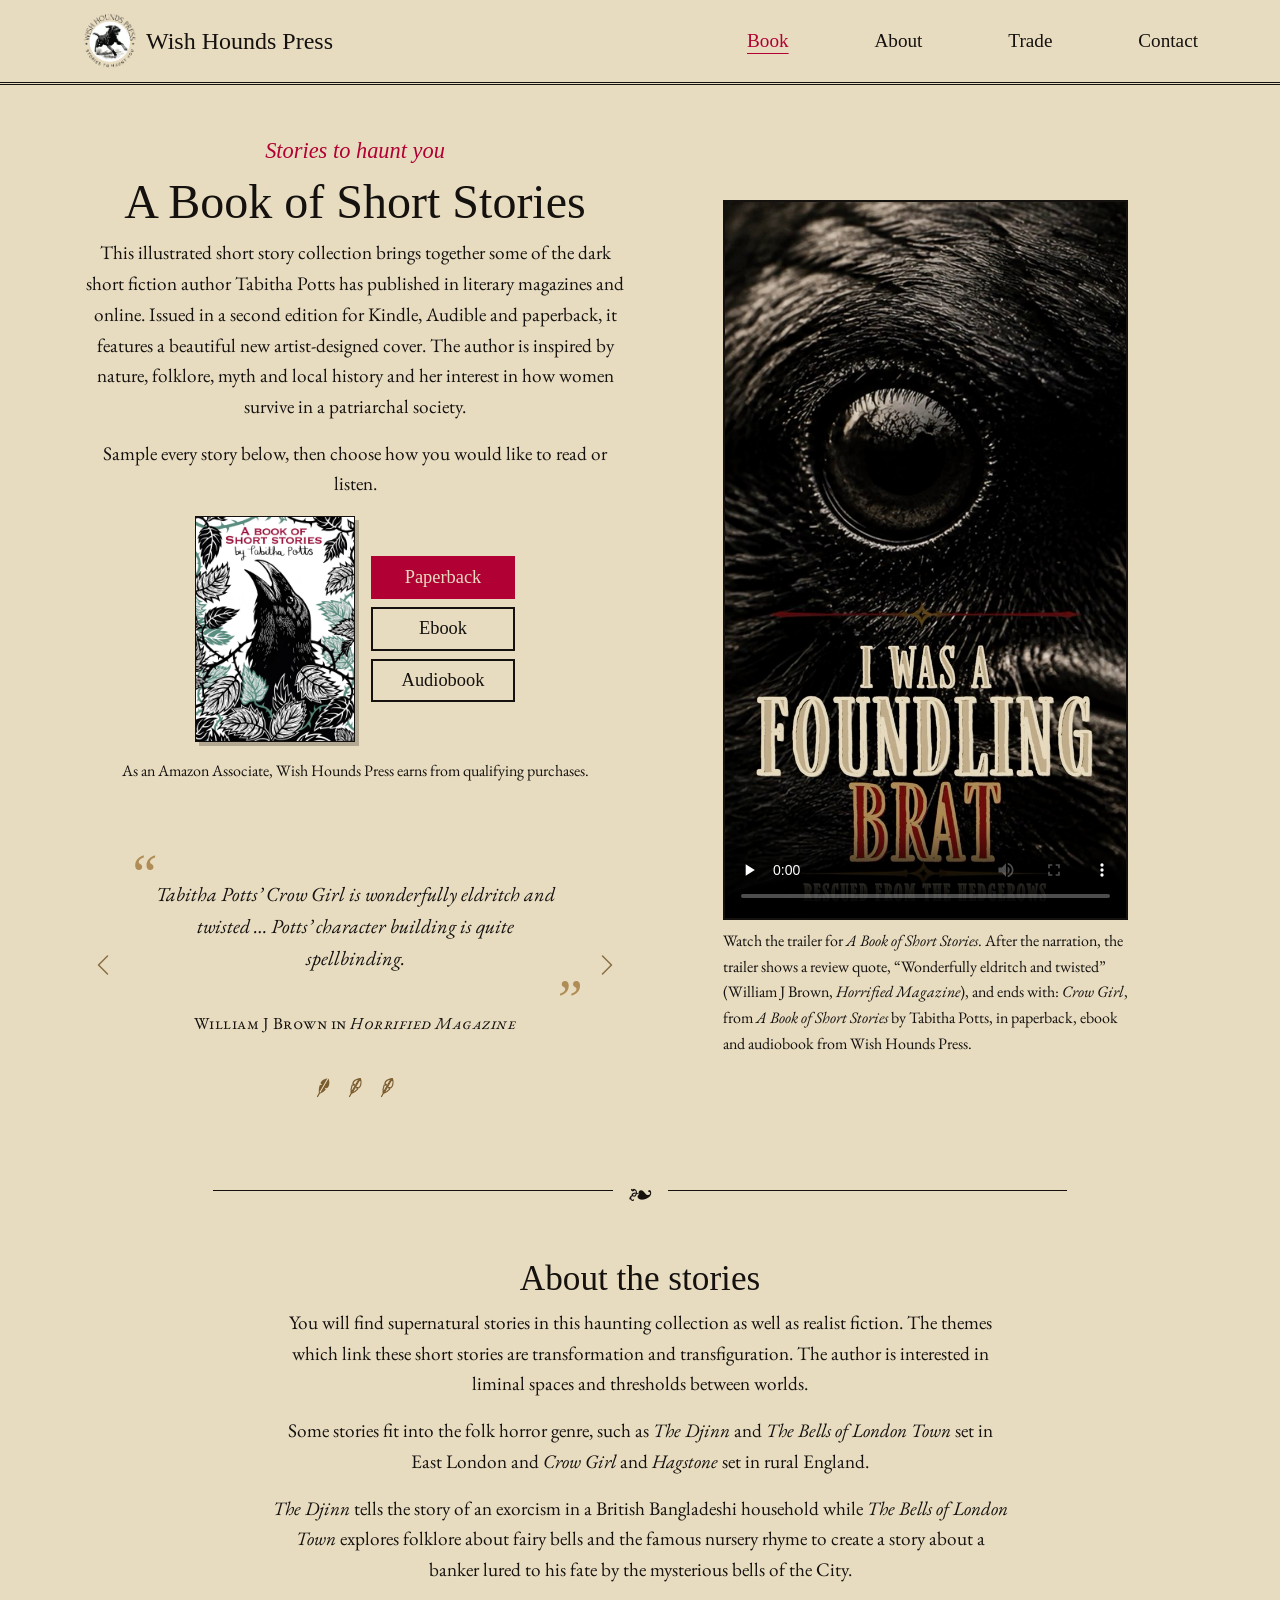
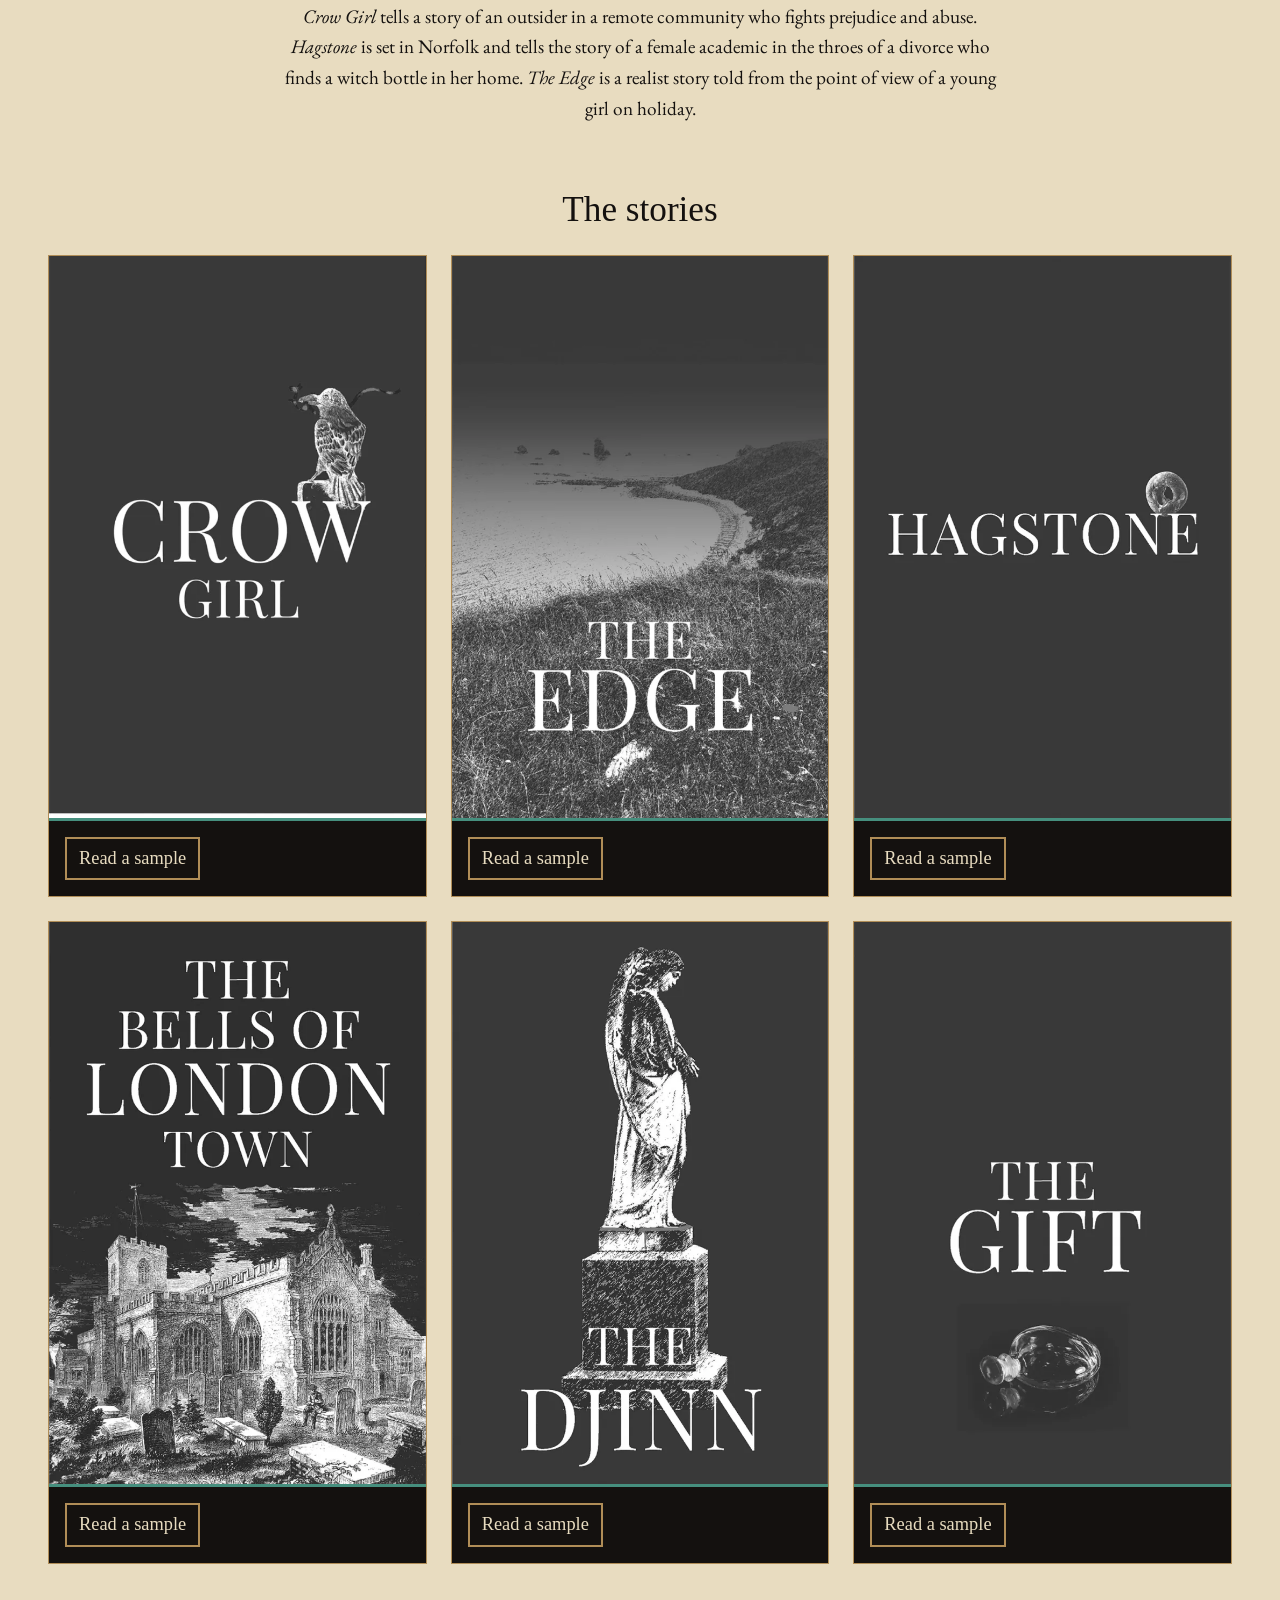
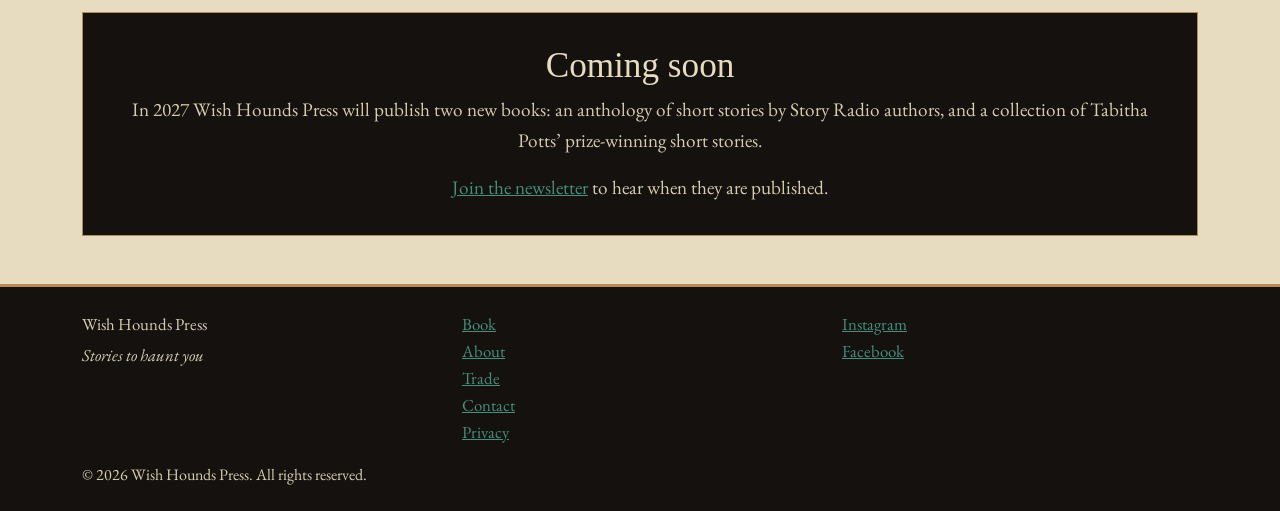
==== commit b1540586: "Swap the thorny stem divider back to a printer's flower rule The SVG mask was too complex to explain" ====
--- a/index.html
+++ b/index.html
@@ -273,7 +273,7 @@
         </div>
       </section>
 
-      <div class="divider" aria-hidden="true"></div>
+      <div class="divider" aria-hidden="true">&#10087;</div>
 
       <!-- ===== About the stories ===== -->
       <section class="section" aria-labelledby="about-stories-title">
--- a/assets/css/styles.css
+++ b/assets/css/styles.css
@@ -111,30 +111,30 @@
 
 /* 3. Ornamental divider
    --------------------------------------------------------------------------
-   A thorny stem in the style of the cover's vines.
-   A small SVG tile (a gently curving stem with one thorn above and one below)
-   repeats along the line. It is used as a mask, so the colour comes from
-   background-color and stays tied to the palette variables.
-   The SVG is written into the CSS (a data URI) because browsers block masks
-   loaded from separate files when the site is opened straight from disk.
-   (A leaf cut from the cover is saved as assets/images/divider-leaf.webp
-   for possible use elsewhere.)
+   A plain rule with a printer's flower (the character ❧) in the middle.
+   display: flex lines up three things in a row: a line, the flower, a line.
+   ::before and ::after add an empty box on each side of the flower;
+   flex: 1 makes each box stretch to fill the space, and border-top draws the line.
 */
 .divider {
-    height: 20px;
+    display: flex;
+    align-items: center;
+    gap: 1rem;
+    color: var(--near-black);
+    font-size: 1.5rem; /* makes the flower larger */
     /* Two-thirds of the page width on wide screens, but never shorter
        than 30rem, and never wider than the screen on phones.
        Read from the inside out: max() picks the larger of 30rem and 2/3,
        then min() stops that going past 100%. */
     width: min(100%, max(30rem, 66.667%));
     margin: 0 auto;
-    background-color: var(--near-black);
-    mask-image: url("data:image/svg+xml,%3Csvg xmlns='http://www.w3.org/2000/svg' width='64' height='20' viewBox='0 0 64 20' preserveAspectRatio='none'%3E%3Cpath d='M0 10C21 8 43 12 64 10' fill='none' stroke='black' stroke-width='3'/%3E%3Cpath d='M11 9.8Q19 7.8 26 0.8Q21 7.4 22.5 9.3Z'/%3E%3Cpath d='M41 10.7Q49 12.6 56 19.2Q51 12.7 52.5 10.7Z'/%3E%3C/svg%3E");
-    /* "round" stretches the tiles slightly so a whole number fits,
-       which avoids half-thorns at the ends */
-    mask-repeat: round no-repeat;
-    mask-size: 64px 20px;
-    mask-position: center;
+}
+
+.divider::before,
+.divider::after {
+    content: "";
+    flex: 1;
+    border-top: 1px solid var(--near-black);
 }
 
 /* 4. Navbar
@@ -627,23 +627,6 @@
     box-shadow: none;
 }
 
-/* The success and error messages under the contact form */
-.form-message {
-    border: 2px solid var(--near-black);
-    border-radius: 0;
-    padding: 1rem;
-}
-
-.form-message-success {
-    background-color: var(--deep-teal);
-    color: var(--parchment);
-}
-
-.form-message-error {
-    background-color: var(--cover-red);
-    color: var(--parchment);
-}
-
 /* The trade information list */
 .trade-list dt {
     font-family: var(--font-heading);
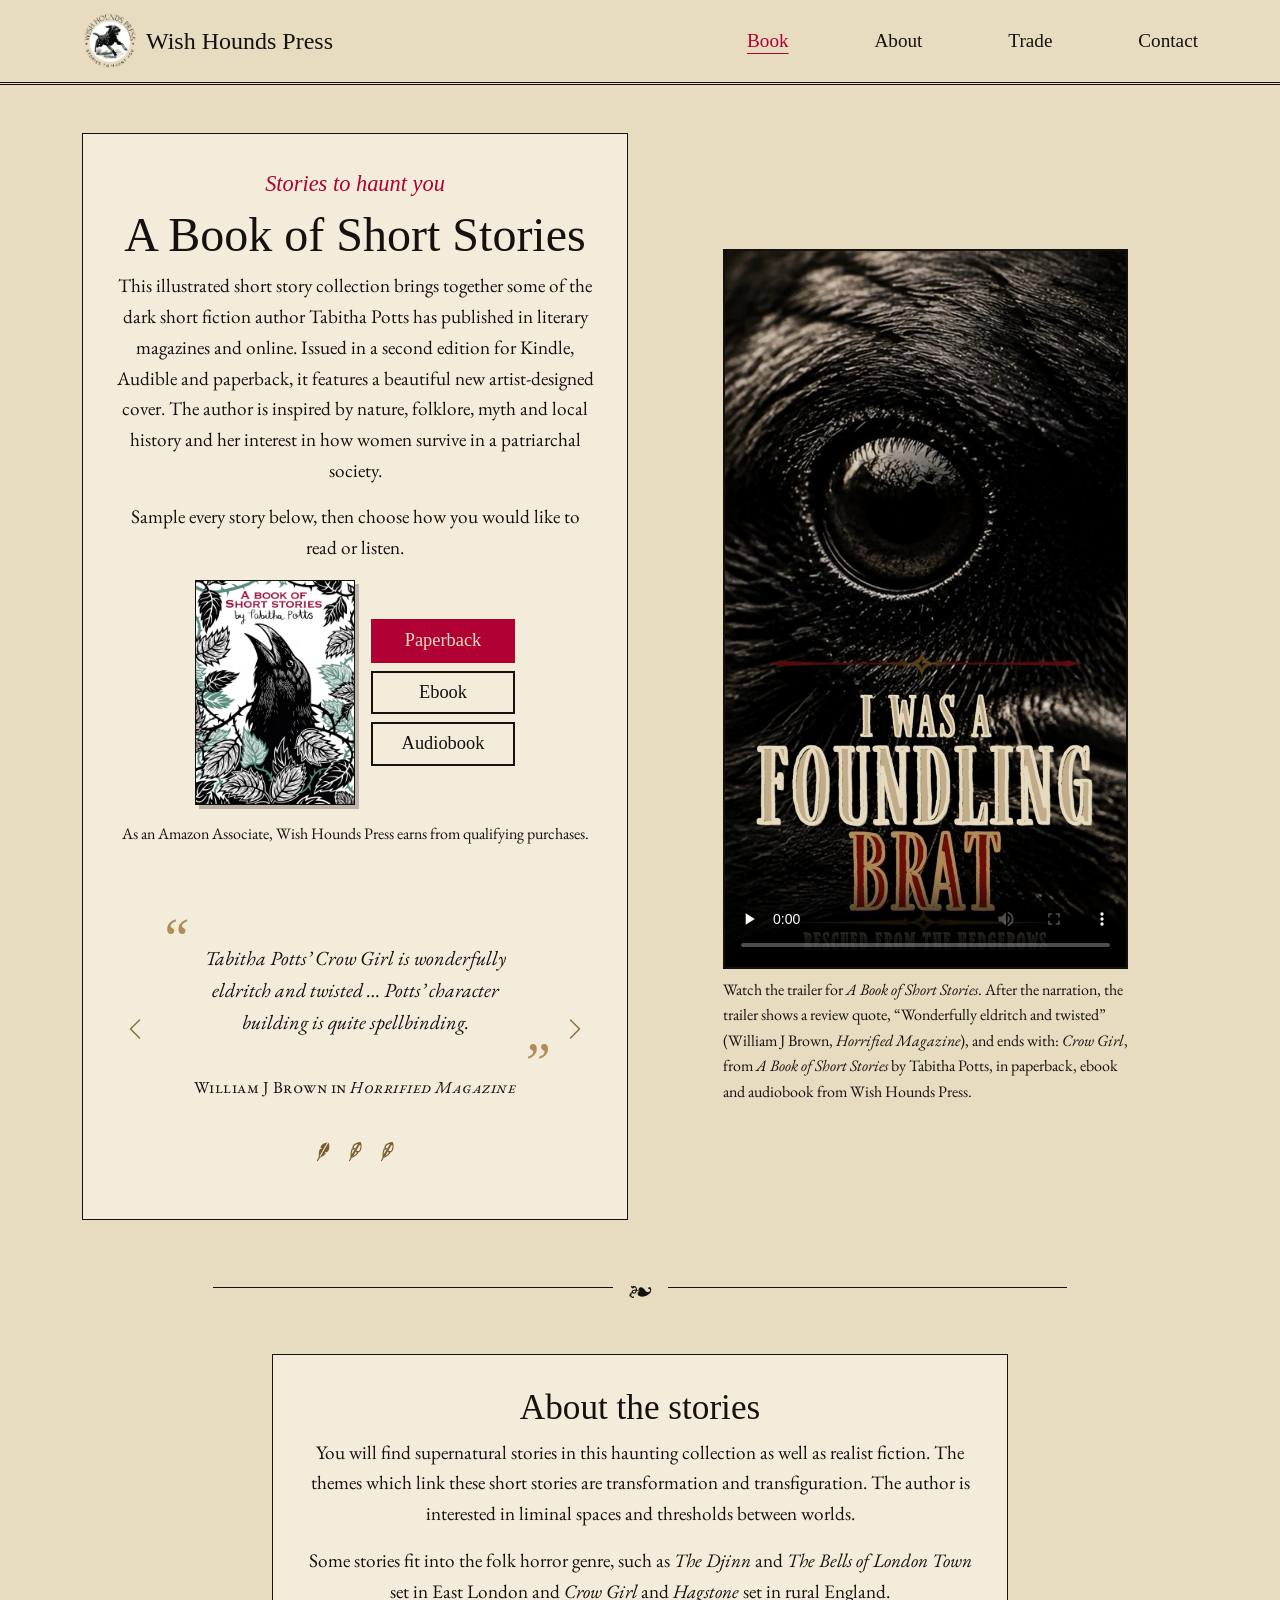
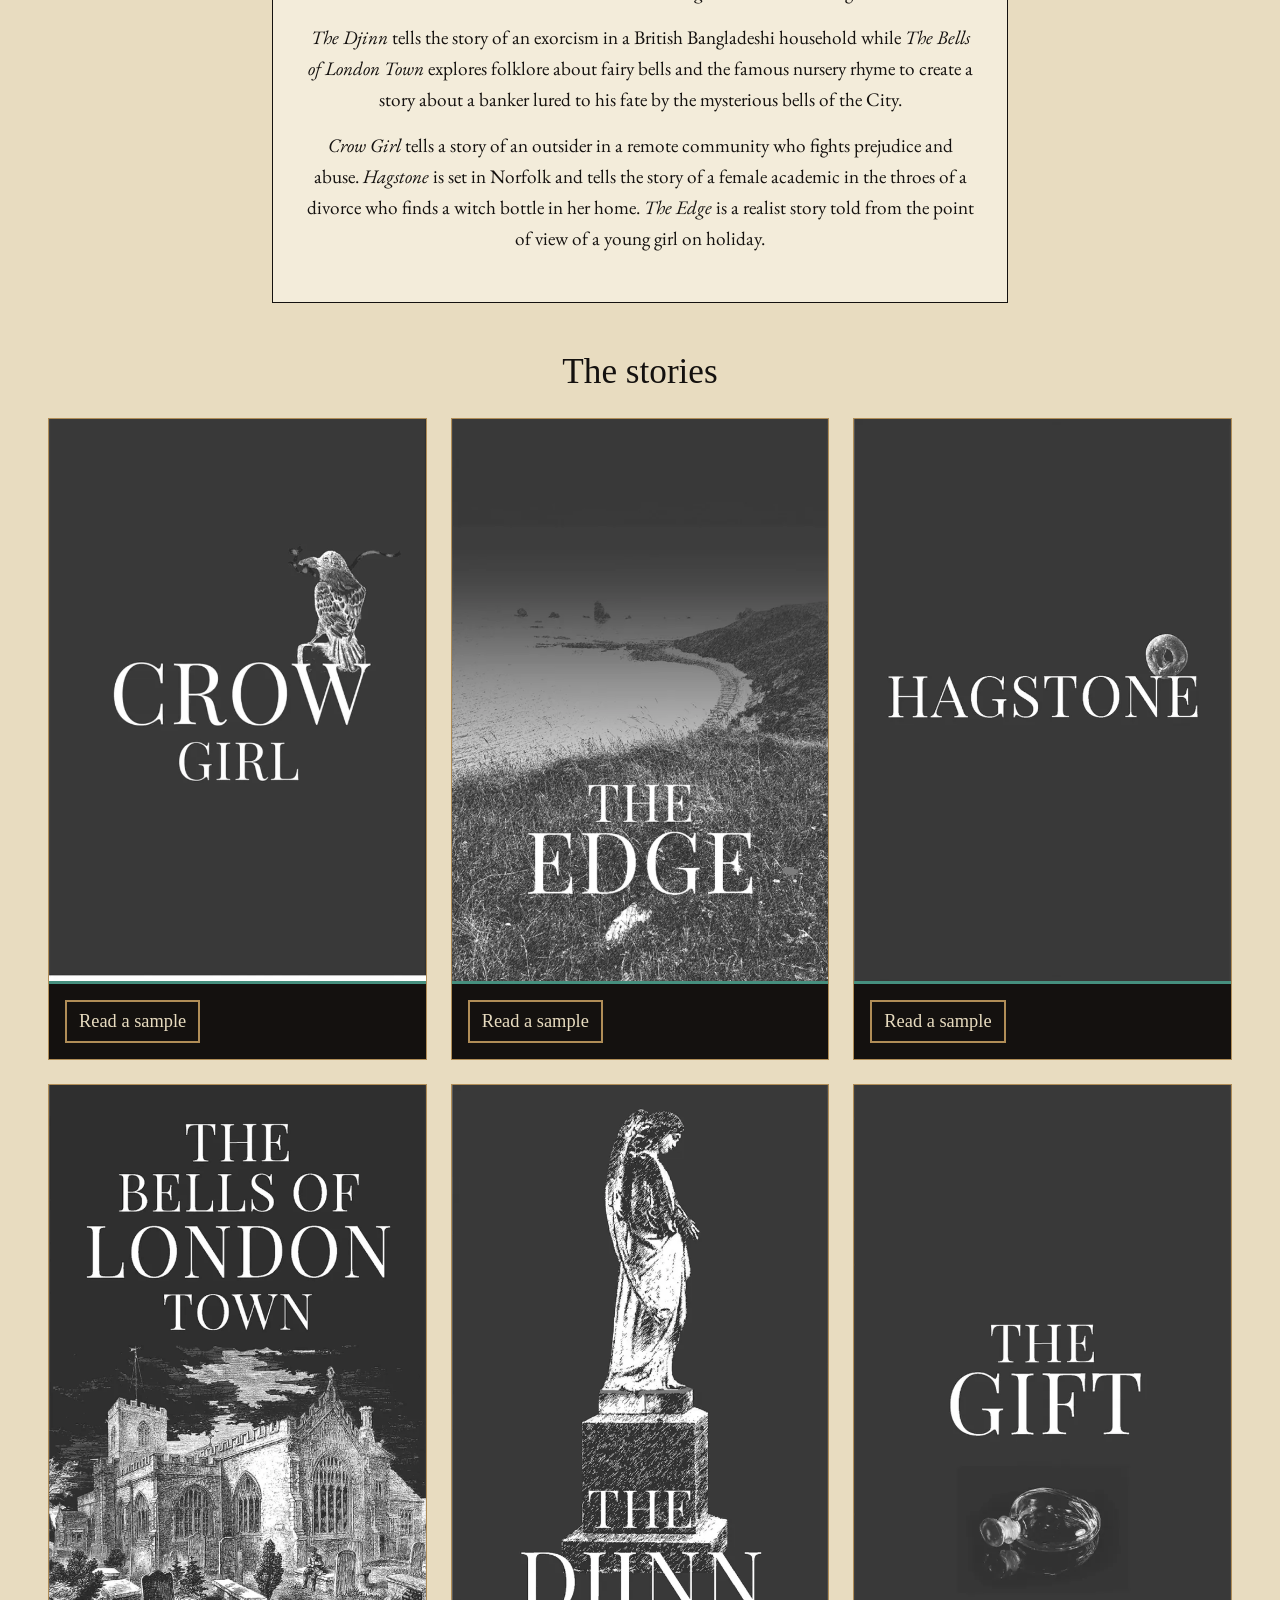
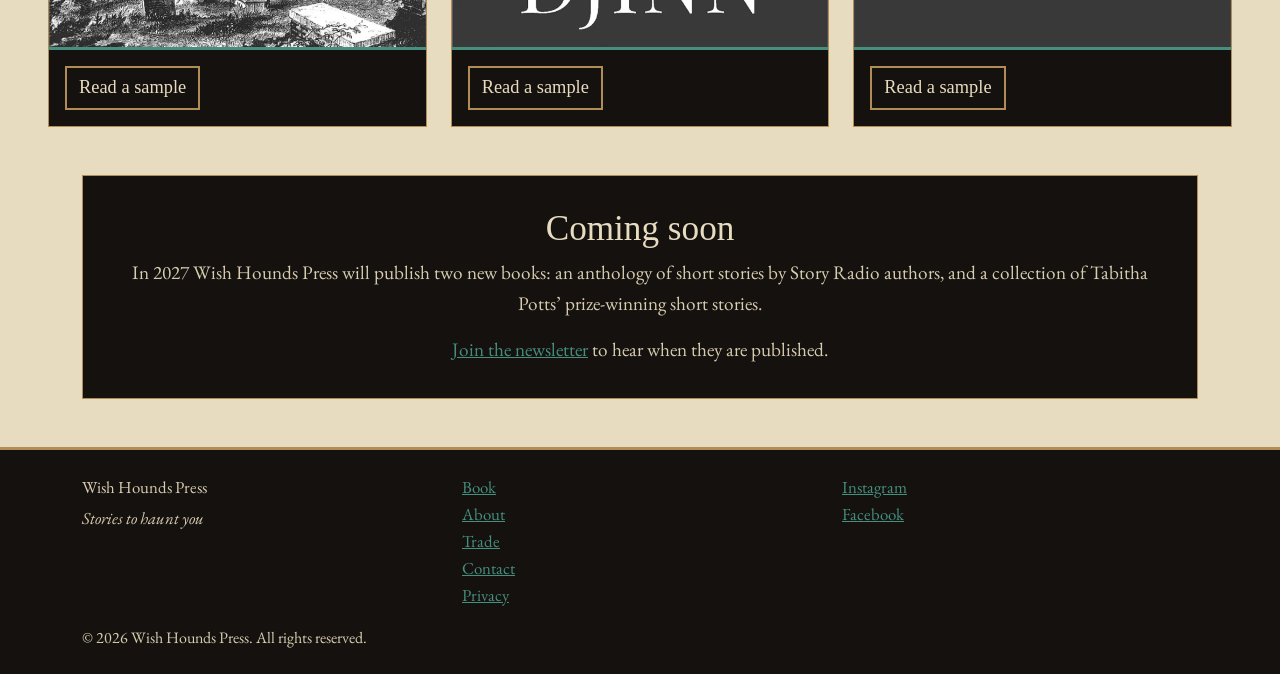
==== commit cc5c2224: "Add light parchment panels behind body text sections After teacher feedback that the body text looke" ====
--- a/index.html
+++ b/index.html
@@ -86,149 +86,151 @@
         <div class="container">
           <div class="row align-items-center gy-4">
             <div class="col-lg-6 text-center">
-              <p class="tagline mb-1">Stories to haunt you</p>
-              <h1 id="hero-title">A Book of Short Stories</h1>
-              <p>
-                This illustrated short story collection brings together some of
-                the dark short fiction author Tabitha Potts has published in
-                literary magazines and online. Issued in a second edition for
-                Kindle, Audible and paperback, it features a beautiful new
-                artist-designed cover. The author is inspired by nature,
-                folklore, myth and local history and her interest in how women
-                survive in a patriarchal society.
-              </p>
-              <p>
-                Sample every story below, then choose how you would like to read
-                or listen.
-              </p>
-
-              <!-- Cover and buy buttons side by side, like a shop listing.
-                   The cover is near the top of the page, so it is not lazy-loaded.
-                   width and height stop the page jumping while the image loads; CSS sets the display size. -->
-              <div
-                id="buy"
-                class="buy-box d-flex justify-content-center align-items-center gap-3 mb-3"
-              >
-                <img
-                  src="assets/images/a-book-of-short-stories-cover.webp"
-                  class="buy-cover"
-                  alt="Cover of A Book of Short Stories by Tabitha Potts: an engraving of a crow among thorny leaves"
-                  width="800"
-                  height="1132"
-                />
-                <!-- Buy buttons.
-                     Paperback: IngramSpark shop (buying direct). Not an affiliate link, so no rel="sponsored".
-                     Ebook and audiobook: Amazon UK, with the Associates tag (affiliate links, so rel="sponsored"). -->
-                <div class="buy-buttons d-flex flex-column gap-2">
-                  <a
-                    href="https://shop.ingramspark.com/b/084?params=6ykYM9mXqw6r4M03lhfGbEJOFAWCTJF1TkVUS6pq0SB"
-                    class="btn btn-buy"
-                    target="_blank"
-                    rel="noopener"
-                    aria-label="Buy the paperback direct from IngramSpark (opens in a new tab)"
-                    >Paperback</a
-                  >
-                  <a
-                    href="https://www.amazon.co.uk/dp/B0D8HFVPBK?tag=mrstabithapot-21"
-                    class="btn btn-outline-ink"
-                    target="_blank"
-                    rel="noopener sponsored"
-                    aria-label="Buy the ebook for Kindle on Amazon (opens in a new tab)"
-                    >Ebook</a
-                  >
-                  <a
-                    href="https://www.amazon.co.uk/dp/B0CGVYDJV1?tag=mrstabithapot-21"
-                    class="btn btn-outline-ink"
-                    target="_blank"
-                    rel="noopener sponsored"
-                    aria-label="Buy the audiobook on Amazon (opens in a new tab)"
-                    >Audiobook</a
-                  >
-                </div>
-              </div>
-              <p class="small-print mb-0">
-                As an Amazon Associate, Wish Hounds Press earns from qualifying
-                purchases.
-              </p>
-
-              <!-- Reviews slider (Bootstrap carousel).
-                   carousel-fade cross-fades instead of sliding. There is no data-bs-ride,
-                   so it never moves on its own: visitors change slides with the arrows or dots
-                   (WCAG 2.2.2, nothing moves without the visitor choosing it).
-                   aria-roledescription tells screen readers this is a carousel made of slides. -->
-              <div
-                id="reviews-carousel"
-                class="carousel slide carousel-fade review-carousel mt-4"
-                aria-roledescription="carousel"
-                aria-label="Reviews of Crow Girl"
-              >
-                <div class="carousel-inner">
-                  <!-- Slide 1: Horrified Magazine. "active" marks the slide shown first; only one slide has it. -->
-                  <div class="carousel-item active" role="group" aria-roledescription="slide" aria-label="1 of 3">
-                    <figure class="review">
-                      <blockquote class="blockquote">
-                        <p>
-                          Tabitha Potts’ <em>Crow Girl</em> is wonderfully eldritch
-                          and twisted … Potts’ character building is quite
-                          spellbinding.
-                        </p>
-                      </blockquote>
-                      <figcaption class="blockquote-footer">
-                        William J Brown in <cite>Horrified Magazine</cite>
-                      </figcaption>
-                    </figure>
-                  </div>
-
-                  <!-- Slide 2: British Fantasy Society -->
-                  <div class="carousel-item" role="group" aria-roledescription="slide" aria-label="2 of 3">
-                    <figure class="review">
-                      <blockquote class="blockquote">
-                        <p>
-                          Tabitha Potts’ work is also outstanding … Told like a
-                          traditional fairy tale but using language in sparse,
-                          poetic and powerful ways.
-                        </p>
-                      </blockquote>
-                      <figcaption class="blockquote-footer">
-                        I. Rosenfeld for the <cite>British Fantasy Society</cite>
-                      </figcaption>
-                    </figure>
-                  </div>
-
-                  <!-- Slide 3: strange.scholar on Instagram -->
-                  <div class="carousel-item" role="group" aria-roledescription="slide" aria-label="3 of 3">
-                    <figure class="review">
-                      <blockquote class="blockquote">
-                        <p>
-                          There is a brightness present in this story amongst its
-                          horror … This is a story to remember.
-                        </p>
-                      </blockquote>
-                      <figcaption class="blockquote-footer">
-                        <a href="https://www.instagram.com/strange.scholar">strange.scholar</a>
-                        on Instagram, reviewing <em>Crow Girl</em>
-                      </figcaption>
-                    </figure>
+              <div class="panel-light">
+                <p class="tagline mb-1">Stories to haunt you</p>
+                <h1 id="hero-title">A Book of Short Stories</h1>
+                <p>
+                  This illustrated short story collection brings together some of
+                  the dark short fiction author Tabitha Potts has published in
+                  literary magazines and online. Issued in a second edition for
+                  Kindle, Audible and paperback, it features a beautiful new
+                  artist-designed cover. The author is inspired by nature,
+                  folklore, myth and local history and her interest in how women
+                  survive in a patriarchal society.
+                </p>
+                <p>
+                  Sample every story below, then choose how you would like to read
+                  or listen.
+                </p>
+
+                <!-- Cover and buy buttons side by side, like a shop listing.
+                     The cover is near the top of the page, so it is not lazy-loaded.
+                     width and height stop the page jumping while the image loads; CSS sets the display size. -->
+                <div
+                  id="buy"
+                  class="buy-box d-flex justify-content-center align-items-center gap-3 mb-3"
+                >
+                  <img
+                    src="assets/images/a-book-of-short-stories-cover.webp"
+                    class="buy-cover"
+                    alt="Cover of A Book of Short Stories by Tabitha Potts: an engraving of a crow among thorny leaves"
+                    width="800"
+                    height="1132"
+                  />
+                  <!-- Buy buttons.
+                       Paperback: IngramSpark shop (buying direct). Not an affiliate link, so no rel="sponsored".
+                       Ebook and audiobook: Amazon UK, with the Associates tag (affiliate links, so rel="sponsored"). -->
+                  <div class="buy-buttons d-flex flex-column gap-2">
+                    <a
+                      href="https://shop.ingramspark.com/b/084?params=6ykYM9mXqw6r4M03lhfGbEJOFAWCTJF1TkVUS6pq0SB"
+                      class="btn btn-buy"
+                      target="_blank"
+                      rel="noopener"
+                      aria-label="Buy the paperback direct from IngramSpark (opens in a new tab)"
+                      >Paperback</a
+                    >
+                    <a
+                      href="https://www.amazon.co.uk/dp/B0D8HFVPBK?tag=mrstabithapot-21"
+                      class="btn btn-outline-ink"
+                      target="_blank"
+                      rel="noopener sponsored"
+                      aria-label="Buy the ebook for Kindle on Amazon (opens in a new tab)"
+                      >Ebook</a
+                    >
+                    <a
+                      href="https://www.amazon.co.uk/dp/B0CGVYDJV1?tag=mrstabithapot-21"
+                      class="btn btn-outline-ink"
+                      target="_blank"
+                      rel="noopener sponsored"
+                      aria-label="Buy the audiobook on Amazon (opens in a new tab)"
+                      >Audiobook</a
+                    >
                   </div>
                 </div>
-
-                <!-- Previous and next arrows. data-bs-target names the carousel's id;
-                     the visually-hidden text gives screen readers a label for each button. -->
-                <button class="carousel-control-prev" type="button" data-bs-target="#reviews-carousel" data-bs-slide="prev">
-                  <span class="carousel-control-prev-icon" aria-hidden="true"></span>
-                  <span class="visually-hidden">Previous review</span>
-                </button>
-                <button class="carousel-control-next" type="button" data-bs-target="#reviews-carousel" data-bs-slide="next">
-                  <span class="carousel-control-next-icon" aria-hidden="true"></span>
-                  <span class="visually-hidden">Next review</span>
-                </button>
-
-                <!-- Dots, one per slide. Bootstrap counts slides from 0, so slide 3 is data-bs-slide-to="2".
-                     They sit below the quote (see styles.css) so they never cover the text. -->
-                <div class="carousel-indicators">
-                  <button type="button" data-bs-target="#reviews-carousel" data-bs-slide-to="0" class="active" aria-current="true" aria-label="Review 1"></button>
-                  <button type="button" data-bs-target="#reviews-carousel" data-bs-slide-to="1" aria-label="Review 2"></button>
-                  <button type="button" data-bs-target="#reviews-carousel" data-bs-slide-to="2" aria-label="Review 3"></button>
+                <p class="small-print mb-0">
+                  As an Amazon Associate, Wish Hounds Press earns from qualifying
+                  purchases.
+                </p>
+
+                <!-- Reviews slider (Bootstrap carousel).
+                     carousel-fade cross-fades instead of sliding. There is no data-bs-ride,
+                     so it never moves on its own: visitors change slides with the arrows or dots
+                     (WCAG 2.2.2, nothing moves without the visitor choosing it).
+                     aria-roledescription tells screen readers this is a carousel made of slides. -->
+                <div
+                  id="reviews-carousel"
+                  class="carousel slide carousel-fade review-carousel mt-4"
+                  aria-roledescription="carousel"
+                  aria-label="Reviews of Crow Girl"
+                >
+                  <div class="carousel-inner">
+                    <!-- Slide 1: Horrified Magazine. "active" marks the slide shown first; only one slide has it. -->
+                    <div class="carousel-item active" role="group" aria-roledescription="slide" aria-label="1 of 3">
+                      <figure class="review">
+                        <blockquote class="blockquote">
+                          <p>
+                            Tabitha Potts’ <em>Crow Girl</em> is wonderfully eldritch
+                            and twisted … Potts’ character building is quite
+                            spellbinding.
+                          </p>
+                        </blockquote>
+                        <figcaption class="blockquote-footer">
+                          William J Brown in <cite>Horrified Magazine</cite>
+                        </figcaption>
+                      </figure>
+                    </div>
+
+                    <!-- Slide 2: British Fantasy Society -->
+                    <div class="carousel-item" role="group" aria-roledescription="slide" aria-label="2 of 3">
+                      <figure class="review">
+                        <blockquote class="blockquote">
+                          <p>
+                            Tabitha Potts’ work is also outstanding … Told like a
+                            traditional fairy tale but using language in sparse,
+                            poetic and powerful ways.
+                          </p>
+                        </blockquote>
+                        <figcaption class="blockquote-footer">
+                          I. Rosenfeld for the <cite>British Fantasy Society</cite>
+                        </figcaption>
+                      </figure>
+                    </div>
+
+                    <!-- Slide 3: strange.scholar on Instagram -->
+                    <div class="carousel-item" role="group" aria-roledescription="slide" aria-label="3 of 3">
+                      <figure class="review">
+                        <blockquote class="blockquote">
+                          <p>
+                            There is a brightness present in this story amongst its
+                            horror … This is a story to remember.
+                          </p>
+                        </blockquote>
+                        <figcaption class="blockquote-footer">
+                          <a href="https://www.instagram.com/strange.scholar">strange.scholar</a>
+                          on Instagram, reviewing <em>Crow Girl</em>
+                        </figcaption>
+                      </figure>
+                    </div>
+                  </div>
+
+                  <!-- Previous and next arrows. data-bs-target names the carousel's id;
+                       the visually-hidden text gives screen readers a label for each button. -->
+                  <button class="carousel-control-prev" type="button" data-bs-target="#reviews-carousel" data-bs-slide="prev">
+                    <span class="carousel-control-prev-icon" aria-hidden="true"></span>
+                    <span class="visually-hidden">Previous review</span>
+                  </button>
+                  <button class="carousel-control-next" type="button" data-bs-target="#reviews-carousel" data-bs-slide="next">
+                    <span class="carousel-control-next-icon" aria-hidden="true"></span>
+                    <span class="visually-hidden">Next review</span>
+                  </button>
+
+                  <!-- Dots, one per slide. Bootstrap counts slides from 0, so slide 3 is data-bs-slide-to="2".
+                       They sit below the quote (see styles.css) so they never cover the text. -->
+                  <div class="carousel-indicators">
+                    <button type="button" data-bs-target="#reviews-carousel" data-bs-slide-to="0" class="active" aria-current="true" aria-label="Review 1"></button>
+                    <button type="button" data-bs-target="#reviews-carousel" data-bs-slide-to="1" aria-label="Review 2"></button>
+                    <button type="button" data-bs-target="#reviews-carousel" data-bs-slide-to="2" aria-label="Review 3"></button>
+                  </div>
                 </div>
               </div>
             </div>
@@ -237,7 +239,7 @@
               <!-- Portrait (9:16) video, phone style. The frame is never taller than 80% of the screen. -->
               <figure class="mb-0 hero-figure">
                 <div class="hero-video">
-                  <!-- Crow Girl trailer: 1080 x 1920 portrait, 30 seconds, with sound.
+                  <!-- Crow Girl trailer: 720 x 1280 portrait, 30 seconds, with sound.
                        The narration matches the text shown on screen, so it needs no separate captions.
                        The poster is the picture shown before the video plays (a still from the video).
                        preload="none" means the video only downloads when the visitor presses play. -->
@@ -280,34 +282,36 @@
         <div class="container">
           <div class="row justify-content-center">
             <div class="col-lg-8 text-center">
-              <h2 id="about-stories-title">About the stories</h2>
-              <p>
-                You will find supernatural stories in this haunting collection
-                as well as realist fiction. The themes which link these short
-                stories are transformation and transfiguration. The author is
-                interested in liminal spaces and thresholds between worlds.
-              </p>
-              <p>
-                Some stories fit into the folk horror genre, such as
-                <em>The Djinn</em> and <em>The Bells of London Town</em> set in
-                East London and <em>Crow Girl</em> and <em>Hagstone</em> set in
-                rural England.
-              </p>
-              <p>
-                <em>The Djinn</em> tells the story of an exorcism in a British
-                Bangladeshi household while <em>The Bells of London Town</em>
-                explores folklore about fairy bells and the famous nursery rhyme
-                to create a story about a banker lured to his fate by the
-                mysterious bells of the City.
-              </p>
-              <p>
-                <em>Crow Girl</em> tells a story of an outsider in a remote
-                community who fights prejudice and abuse. <em>Hagstone</em> is
-                set in Norfolk and tells the story of a female academic in the
-                throes of a divorce who finds a witch bottle in her home.
-                <em>The Edge</em> is a realist story told from the point of view
-                of a young girl on holiday.
-              </p>
+              <div class="panel-light">
+                <h2 id="about-stories-title">About the stories</h2>
+                <p>
+                  You will find supernatural stories in this haunting collection
+                  as well as realist fiction. The themes which link these short
+                  stories are transformation and transfiguration. The author is
+                  interested in liminal spaces and thresholds between worlds.
+                </p>
+                <p>
+                  Some stories fit into the folk horror genre, such as
+                  <em>The Djinn</em> and <em>The Bells of London Town</em> set in
+                  East London and <em>Crow Girl</em> and <em>Hagstone</em> set in
+                  rural England.
+                </p>
+                <p>
+                  <em>The Djinn</em> tells the story of an exorcism in a British
+                  Bangladeshi household while <em>The Bells of London Town</em>
+                  explores folklore about fairy bells and the famous nursery rhyme
+                  to create a story about a banker lured to his fate by the
+                  mysterious bells of the City.
+                </p>
+                <p>
+                  <em>Crow Girl</em> tells a story of an outsider in a remote
+                  community who fights prejudice and abuse. <em>Hagstone</em> is
+                  set in Norfolk and tells the story of a female academic in the
+                  throes of a divorce who finds a witch bottle in her home.
+                  <em>The Edge</em> is a realist story told from the point of view
+                  of a young girl on holiday.
+                </p>
+              </div>
             </div>
           </div>
         </div>
--- a/assets/css/styles.css
+++ b/assets/css/styles.css
@@ -20,6 +20,7 @@
 :root {
     --parchment: #E8DCC0;
     --soft-parchment: #D8CDB0;
+    --light-parchment: #F3ECDA;
     --near-black: #14110F;
     --cover-red: #B10034;
     --deep-teal: #2F6B5C;
@@ -602,6 +603,22 @@
     color: var(--parchment);
 }
 
+/* Light panel: a pale parchment box with a thin near-black rule around it,
+   matching the divider, so body text sits on the page instead of floating.
+   It goes on a div INSIDE a Bootstrap column, never on the column itself,
+   because the columns use their padding for the gaps between them. */
+.panel-light {
+    background-color: var(--light-parchment);
+    border: 1px solid var(--near-black);
+    padding: 1.5rem;
+}
+
+@media (min-width: 768px) {
+    .panel-light {
+        padding: 2rem;
+    }
+}
+
 /* 10. About page
    -------------------------------------------------------------------------- */
 .about-logo {
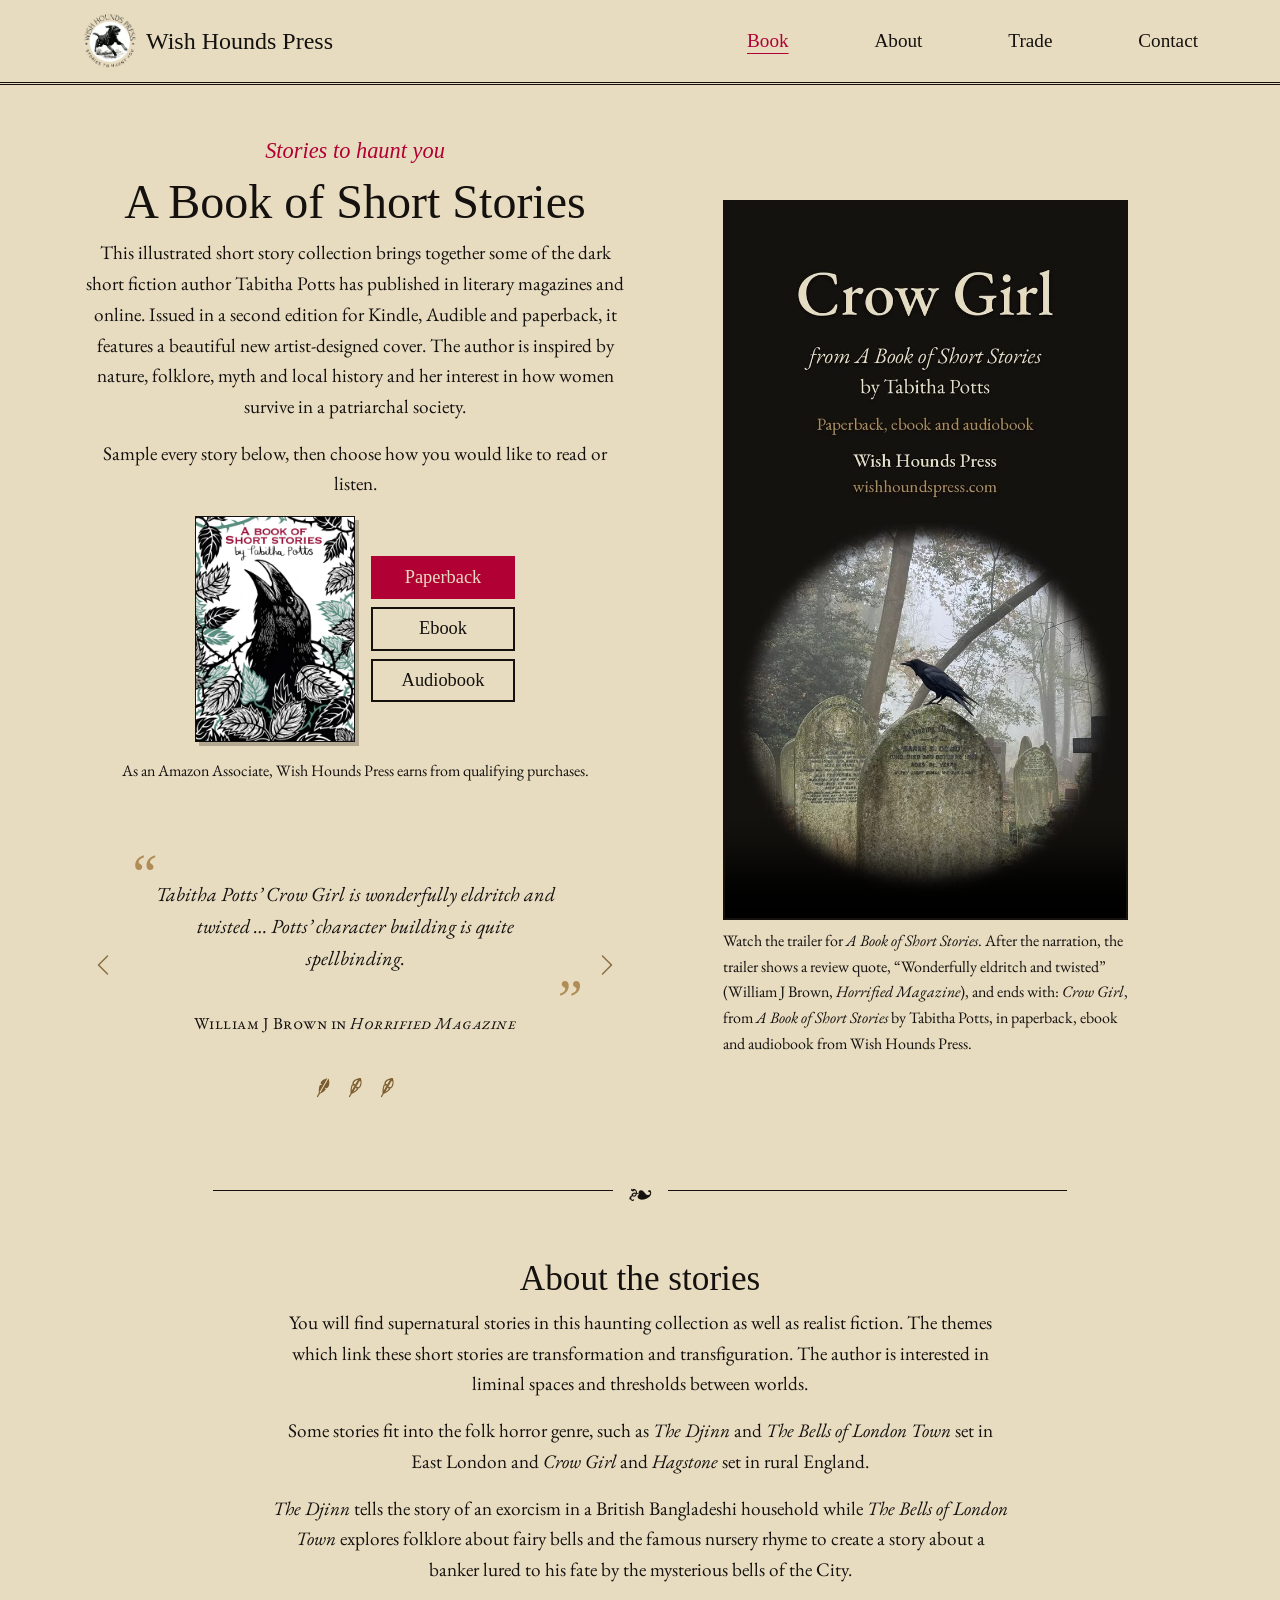
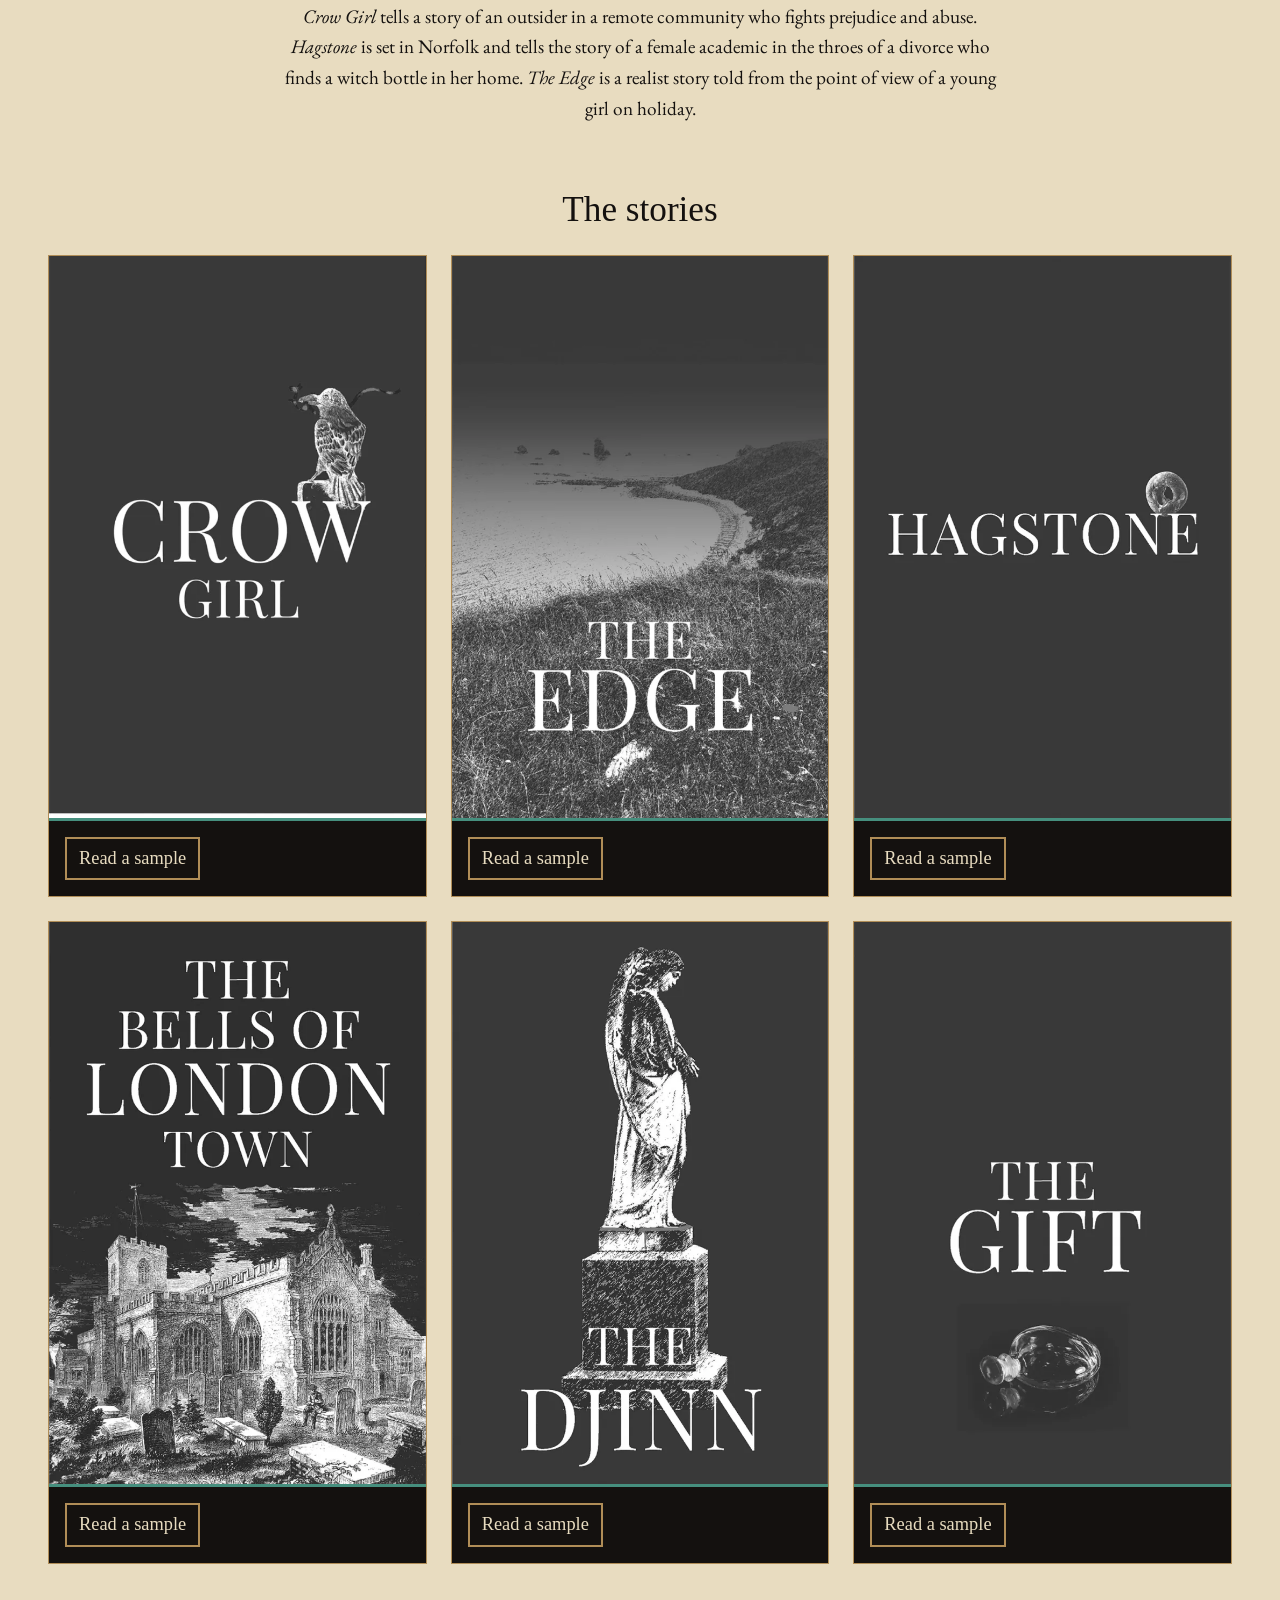
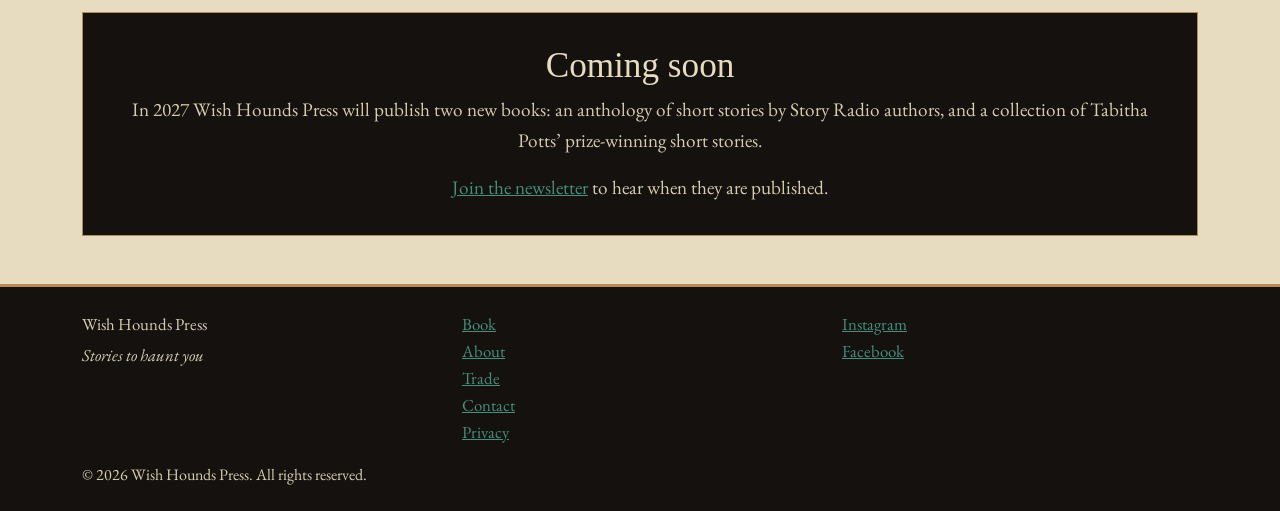
==== commit b0b26a05: "Replace trailer with new version using own photos and EB Garamond New Crow Girl trailer (720 x 1280," ====
--- a/index.html
+++ b/index.html
@@ -86,151 +86,149 @@
         <div class="container">
           <div class="row align-items-center gy-4">
             <div class="col-lg-6 text-center">
-              <div class="panel-light">
-                <p class="tagline mb-1">Stories to haunt you</p>
-                <h1 id="hero-title">A Book of Short Stories</h1>
-                <p>
-                  This illustrated short story collection brings together some of
-                  the dark short fiction author Tabitha Potts has published in
-                  literary magazines and online. Issued in a second edition for
-                  Kindle, Audible and paperback, it features a beautiful new
-                  artist-designed cover. The author is inspired by nature,
-                  folklore, myth and local history and her interest in how women
-                  survive in a patriarchal society.
-                </p>
-                <p>
-                  Sample every story below, then choose how you would like to read
-                  or listen.
-                </p>
-
-                <!-- Cover and buy buttons side by side, like a shop listing.
-                     The cover is near the top of the page, so it is not lazy-loaded.
-                     width and height stop the page jumping while the image loads; CSS sets the display size. -->
-                <div
-                  id="buy"
-                  class="buy-box d-flex justify-content-center align-items-center gap-3 mb-3"
-                >
-                  <img
-                    src="assets/images/a-book-of-short-stories-cover.webp"
-                    class="buy-cover"
-                    alt="Cover of A Book of Short Stories by Tabitha Potts: an engraving of a crow among thorny leaves"
-                    width="800"
-                    height="1132"
-                  />
-                  <!-- Buy buttons.
-                       Paperback: IngramSpark shop (buying direct). Not an affiliate link, so no rel="sponsored".
-                       Ebook and audiobook: Amazon UK, with the Associates tag (affiliate links, so rel="sponsored"). -->
-                  <div class="buy-buttons d-flex flex-column gap-2">
-                    <a
-                      href="https://shop.ingramspark.com/b/084?params=6ykYM9mXqw6r4M03lhfGbEJOFAWCTJF1TkVUS6pq0SB"
-                      class="btn btn-buy"
-                      target="_blank"
-                      rel="noopener"
-                      aria-label="Buy the paperback direct from IngramSpark (opens in a new tab)"
-                      >Paperback</a
-                    >
-                    <a
-                      href="https://www.amazon.co.uk/dp/B0D8HFVPBK?tag=mrstabithapot-21"
-                      class="btn btn-outline-ink"
-                      target="_blank"
-                      rel="noopener sponsored"
-                      aria-label="Buy the ebook for Kindle on Amazon (opens in a new tab)"
-                      >Ebook</a
-                    >
-                    <a
-                      href="https://www.amazon.co.uk/dp/B0CGVYDJV1?tag=mrstabithapot-21"
-                      class="btn btn-outline-ink"
-                      target="_blank"
-                      rel="noopener sponsored"
-                      aria-label="Buy the audiobook on Amazon (opens in a new tab)"
-                      >Audiobook</a
-                    >
+              <p class="tagline mb-1">Stories to haunt you</p>
+              <h1 id="hero-title">A Book of Short Stories</h1>
+              <p>
+                This illustrated short story collection brings together some of
+                the dark short fiction author Tabitha Potts has published in
+                literary magazines and online. Issued in a second edition for
+                Kindle, Audible and paperback, it features a beautiful new
+                artist-designed cover. The author is inspired by nature,
+                folklore, myth and local history and her interest in how women
+                survive in a patriarchal society.
+              </p>
+              <p>
+                Sample every story below, then choose how you would like to read
+                or listen.
+              </p>
+
+              <!-- Cover and buy buttons side by side, like a shop listing.
+                   The cover is near the top of the page, so it is not lazy-loaded.
+                   width and height stop the page jumping while the image loads; CSS sets the display size. -->
+              <div
+                id="buy"
+                class="buy-box d-flex justify-content-center align-items-center gap-3 mb-3"
+              >
+                <img
+                  src="assets/images/a-book-of-short-stories-cover.webp"
+                  class="buy-cover"
+                  alt="Cover of A Book of Short Stories by Tabitha Potts: an engraving of a crow among thorny leaves"
+                  width="800"
+                  height="1132"
+                />
+                <!-- Buy buttons.
+                     Paperback: IngramSpark shop (buying direct). Not an affiliate link, so no rel="sponsored".
+                     Ebook and audiobook: Amazon UK, with the Associates tag (affiliate links, so rel="sponsored"). -->
+                <div class="buy-buttons d-flex flex-column gap-2">
+                  <a
+                    href="https://shop.ingramspark.com/b/084?params=6ykYM9mXqw6r4M03lhfGbEJOFAWCTJF1TkVUS6pq0SB"
+                    class="btn btn-buy"
+                    target="_blank"
+                    rel="noopener"
+                    aria-label="Buy the paperback direct from IngramSpark (opens in a new tab)"
+                    >Paperback</a
+                  >
+                  <a
+                    href="https://www.amazon.co.uk/dp/B0D8HFVPBK?tag=mrstabithapot-21"
+                    class="btn btn-outline-ink"
+                    target="_blank"
+                    rel="noopener sponsored"
+                    aria-label="Buy the ebook for Kindle on Amazon (opens in a new tab)"
+                    >Ebook</a
+                  >
+                  <a
+                    href="https://www.amazon.co.uk/dp/B0CGVYDJV1?tag=mrstabithapot-21"
+                    class="btn btn-outline-ink"
+                    target="_blank"
+                    rel="noopener sponsored"
+                    aria-label="Buy the audiobook on Amazon (opens in a new tab)"
+                    >Audiobook</a
+                  >
+                </div>
+              </div>
+              <p class="small-print mb-0">
+                As an Amazon Associate, Wish Hounds Press earns from qualifying
+                purchases.
+              </p>
+
+              <!-- Reviews slider (Bootstrap carousel).
+                   carousel-fade cross-fades instead of sliding. There is no data-bs-ride,
+                   so it never moves on its own: visitors change slides with the arrows or dots
+                   (WCAG 2.2.2, nothing moves without the visitor choosing it).
+                   aria-roledescription tells screen readers this is a carousel made of slides. -->
+              <div
+                id="reviews-carousel"
+                class="carousel slide carousel-fade review-carousel mt-4"
+                aria-roledescription="carousel"
+                aria-label="Reviews of Crow Girl"
+              >
+                <div class="carousel-inner">
+                  <!-- Slide 1: Horrified Magazine. "active" marks the slide shown first; only one slide has it. -->
+                  <div class="carousel-item active" role="group" aria-roledescription="slide" aria-label="1 of 3">
+                    <figure class="review">
+                      <blockquote class="blockquote">
+                        <p>
+                          Tabitha Potts’ <em>Crow Girl</em> is wonderfully eldritch
+                          and twisted … Potts’ character building is quite
+                          spellbinding.
+                        </p>
+                      </blockquote>
+                      <figcaption class="blockquote-footer">
+                        William J Brown in <cite>Horrified Magazine</cite>
+                      </figcaption>
+                    </figure>
+                  </div>
+
+                  <!-- Slide 2: British Fantasy Society -->
+                  <div class="carousel-item" role="group" aria-roledescription="slide" aria-label="2 of 3">
+                    <figure class="review">
+                      <blockquote class="blockquote">
+                        <p>
+                          Tabitha Potts’ work is also outstanding … Told like a
+                          traditional fairy tale but using language in sparse,
+                          poetic and powerful ways.
+                        </p>
+                      </blockquote>
+                      <figcaption class="blockquote-footer">
+                        I. Rosenfeld for the <cite>British Fantasy Society</cite>
+                      </figcaption>
+                    </figure>
+                  </div>
+
+                  <!-- Slide 3: strange.scholar on Instagram -->
+                  <div class="carousel-item" role="group" aria-roledescription="slide" aria-label="3 of 3">
+                    <figure class="review">
+                      <blockquote class="blockquote">
+                        <p>
+                          There is a brightness present in this story amongst its
+                          horror … This is a story to remember.
+                        </p>
+                      </blockquote>
+                      <figcaption class="blockquote-footer">
+                        <a href="https://www.instagram.com/strange.scholar">strange.scholar</a>
+                        on Instagram, reviewing <em>Crow Girl</em>
+                      </figcaption>
+                    </figure>
                   </div>
                 </div>
-                <p class="small-print mb-0">
-                  As an Amazon Associate, Wish Hounds Press earns from qualifying
-                  purchases.
-                </p>
-
-                <!-- Reviews slider (Bootstrap carousel).
-                     carousel-fade cross-fades instead of sliding. There is no data-bs-ride,
-                     so it never moves on its own: visitors change slides with the arrows or dots
-                     (WCAG 2.2.2, nothing moves without the visitor choosing it).
-                     aria-roledescription tells screen readers this is a carousel made of slides. -->
-                <div
-                  id="reviews-carousel"
-                  class="carousel slide carousel-fade review-carousel mt-4"
-                  aria-roledescription="carousel"
-                  aria-label="Reviews of Crow Girl"
-                >
-                  <div class="carousel-inner">
-                    <!-- Slide 1: Horrified Magazine. "active" marks the slide shown first; only one slide has it. -->
-                    <div class="carousel-item active" role="group" aria-roledescription="slide" aria-label="1 of 3">
-                      <figure class="review">
-                        <blockquote class="blockquote">
-                          <p>
-                            Tabitha Potts’ <em>Crow Girl</em> is wonderfully eldritch
-                            and twisted … Potts’ character building is quite
-                            spellbinding.
-                          </p>
-                        </blockquote>
-                        <figcaption class="blockquote-footer">
-                          William J Brown in <cite>Horrified Magazine</cite>
-                        </figcaption>
-                      </figure>
-                    </div>
-
-                    <!-- Slide 2: British Fantasy Society -->
-                    <div class="carousel-item" role="group" aria-roledescription="slide" aria-label="2 of 3">
-                      <figure class="review">
-                        <blockquote class="blockquote">
-                          <p>
-                            Tabitha Potts’ work is also outstanding … Told like a
-                            traditional fairy tale but using language in sparse,
-                            poetic and powerful ways.
-                          </p>
-                        </blockquote>
-                        <figcaption class="blockquote-footer">
-                          I. Rosenfeld for the <cite>British Fantasy Society</cite>
-                        </figcaption>
-                      </figure>
-                    </div>
-
-                    <!-- Slide 3: strange.scholar on Instagram -->
-                    <div class="carousel-item" role="group" aria-roledescription="slide" aria-label="3 of 3">
-                      <figure class="review">
-                        <blockquote class="blockquote">
-                          <p>
-                            There is a brightness present in this story amongst its
-                            horror … This is a story to remember.
-                          </p>
-                        </blockquote>
-                        <figcaption class="blockquote-footer">
-                          <a href="https://www.instagram.com/strange.scholar">strange.scholar</a>
-                          on Instagram, reviewing <em>Crow Girl</em>
-                        </figcaption>
-                      </figure>
-                    </div>
-                  </div>
-
-                  <!-- Previous and next arrows. data-bs-target names the carousel's id;
-                       the visually-hidden text gives screen readers a label for each button. -->
-                  <button class="carousel-control-prev" type="button" data-bs-target="#reviews-carousel" data-bs-slide="prev">
-                    <span class="carousel-control-prev-icon" aria-hidden="true"></span>
-                    <span class="visually-hidden">Previous review</span>
-                  </button>
-                  <button class="carousel-control-next" type="button" data-bs-target="#reviews-carousel" data-bs-slide="next">
-                    <span class="carousel-control-next-icon" aria-hidden="true"></span>
-                    <span class="visually-hidden">Next review</span>
-                  </button>
-
-                  <!-- Dots, one per slide. Bootstrap counts slides from 0, so slide 3 is data-bs-slide-to="2".
-                       They sit below the quote (see styles.css) so they never cover the text. -->
-                  <div class="carousel-indicators">
-                    <button type="button" data-bs-target="#reviews-carousel" data-bs-slide-to="0" class="active" aria-current="true" aria-label="Review 1"></button>
-                    <button type="button" data-bs-target="#reviews-carousel" data-bs-slide-to="1" aria-label="Review 2"></button>
-                    <button type="button" data-bs-target="#reviews-carousel" data-bs-slide-to="2" aria-label="Review 3"></button>
-                  </div>
+
+                <!-- Previous and next arrows. data-bs-target names the carousel's id;
+                     the visually-hidden text gives screen readers a label for each button. -->
+                <button class="carousel-control-prev" type="button" data-bs-target="#reviews-carousel" data-bs-slide="prev">
+                  <span class="carousel-control-prev-icon" aria-hidden="true"></span>
+                  <span class="visually-hidden">Previous review</span>
+                </button>
+                <button class="carousel-control-next" type="button" data-bs-target="#reviews-carousel" data-bs-slide="next">
+                  <span class="carousel-control-next-icon" aria-hidden="true"></span>
+                  <span class="visually-hidden">Next review</span>
+                </button>
+
+                <!-- Dots, one per slide. Bootstrap counts slides from 0, so slide 3 is data-bs-slide-to="2".
+                     They sit below the quote (see styles.css) so they never cover the text. -->
+                <div class="carousel-indicators">
+                  <button type="button" data-bs-target="#reviews-carousel" data-bs-slide-to="0" class="active" aria-current="true" aria-label="Review 1"></button>
+                  <button type="button" data-bs-target="#reviews-carousel" data-bs-slide-to="1" aria-label="Review 2"></button>
+                  <button type="button" data-bs-target="#reviews-carousel" data-bs-slide-to="2" aria-label="Review 3"></button>
                 </div>
               </div>
             </div>
@@ -282,36 +280,34 @@
         <div class="container">
           <div class="row justify-content-center">
             <div class="col-lg-8 text-center">
-              <div class="panel-light">
-                <h2 id="about-stories-title">About the stories</h2>
-                <p>
-                  You will find supernatural stories in this haunting collection
-                  as well as realist fiction. The themes which link these short
-                  stories are transformation and transfiguration. The author is
-                  interested in liminal spaces and thresholds between worlds.
-                </p>
-                <p>
-                  Some stories fit into the folk horror genre, such as
-                  <em>The Djinn</em> and <em>The Bells of London Town</em> set in
-                  East London and <em>Crow Girl</em> and <em>Hagstone</em> set in
-                  rural England.
-                </p>
-                <p>
-                  <em>The Djinn</em> tells the story of an exorcism in a British
-                  Bangladeshi household while <em>The Bells of London Town</em>
-                  explores folklore about fairy bells and the famous nursery rhyme
-                  to create a story about a banker lured to his fate by the
-                  mysterious bells of the City.
-                </p>
-                <p>
-                  <em>Crow Girl</em> tells a story of an outsider in a remote
-                  community who fights prejudice and abuse. <em>Hagstone</em> is
-                  set in Norfolk and tells the story of a female academic in the
-                  throes of a divorce who finds a witch bottle in her home.
-                  <em>The Edge</em> is a realist story told from the point of view
-                  of a young girl on holiday.
-                </p>
-              </div>
+              <h2 id="about-stories-title">About the stories</h2>
+              <p>
+                You will find supernatural stories in this haunting collection
+                as well as realist fiction. The themes which link these short
+                stories are transformation and transfiguration. The author is
+                interested in liminal spaces and thresholds between worlds.
+              </p>
+              <p>
+                Some stories fit into the folk horror genre, such as
+                <em>The Djinn</em> and <em>The Bells of London Town</em> set in
+                East London and <em>Crow Girl</em> and <em>Hagstone</em> set in
+                rural England.
+              </p>
+              <p>
+                <em>The Djinn</em> tells the story of an exorcism in a British
+                Bangladeshi household while <em>The Bells of London Town</em>
+                explores folklore about fairy bells and the famous nursery rhyme
+                to create a story about a banker lured to his fate by the
+                mysterious bells of the City.
+              </p>
+              <p>
+                <em>Crow Girl</em> tells a story of an outsider in a remote
+                community who fights prejudice and abuse. <em>Hagstone</em> is
+                set in Norfolk and tells the story of a female academic in the
+                throes of a divorce who finds a witch bottle in her home.
+                <em>The Edge</em> is a realist story told from the point of view
+                of a young girl on holiday.
+              </p>
             </div>
           </div>
         </div>
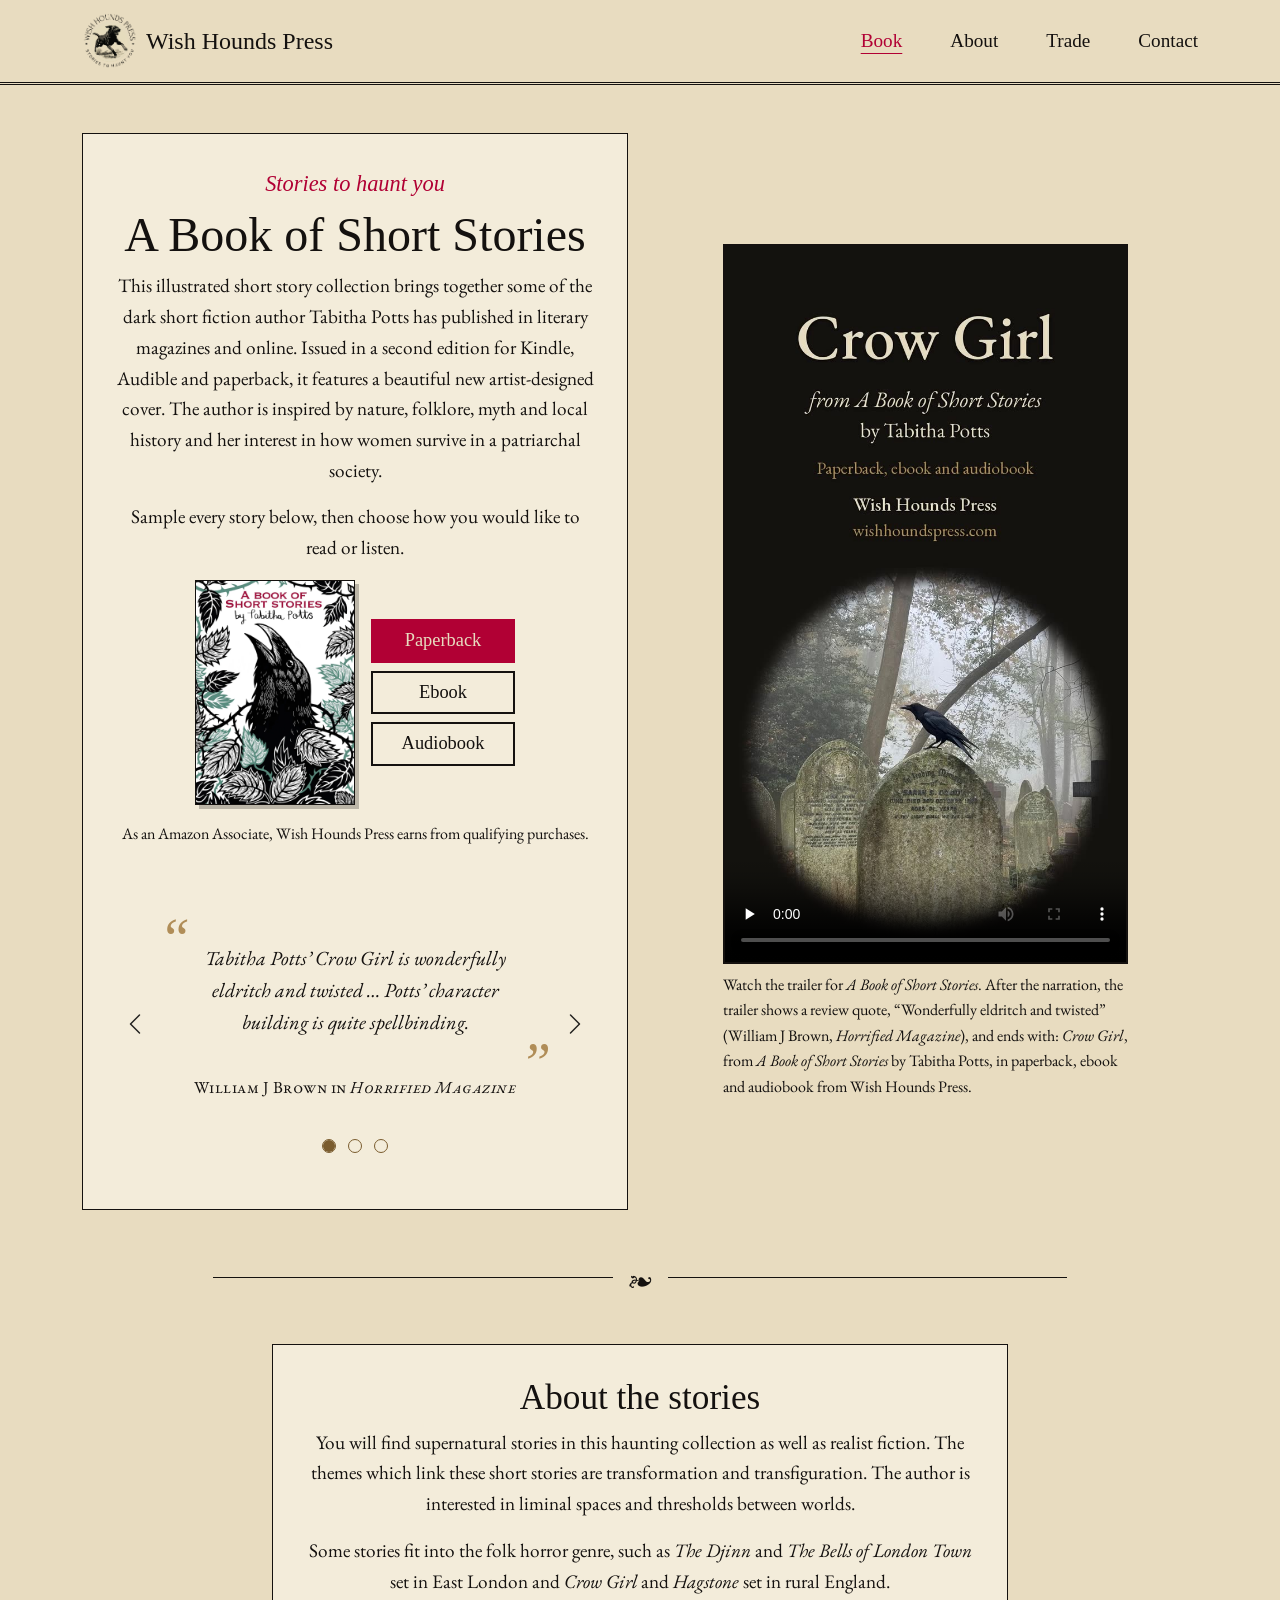
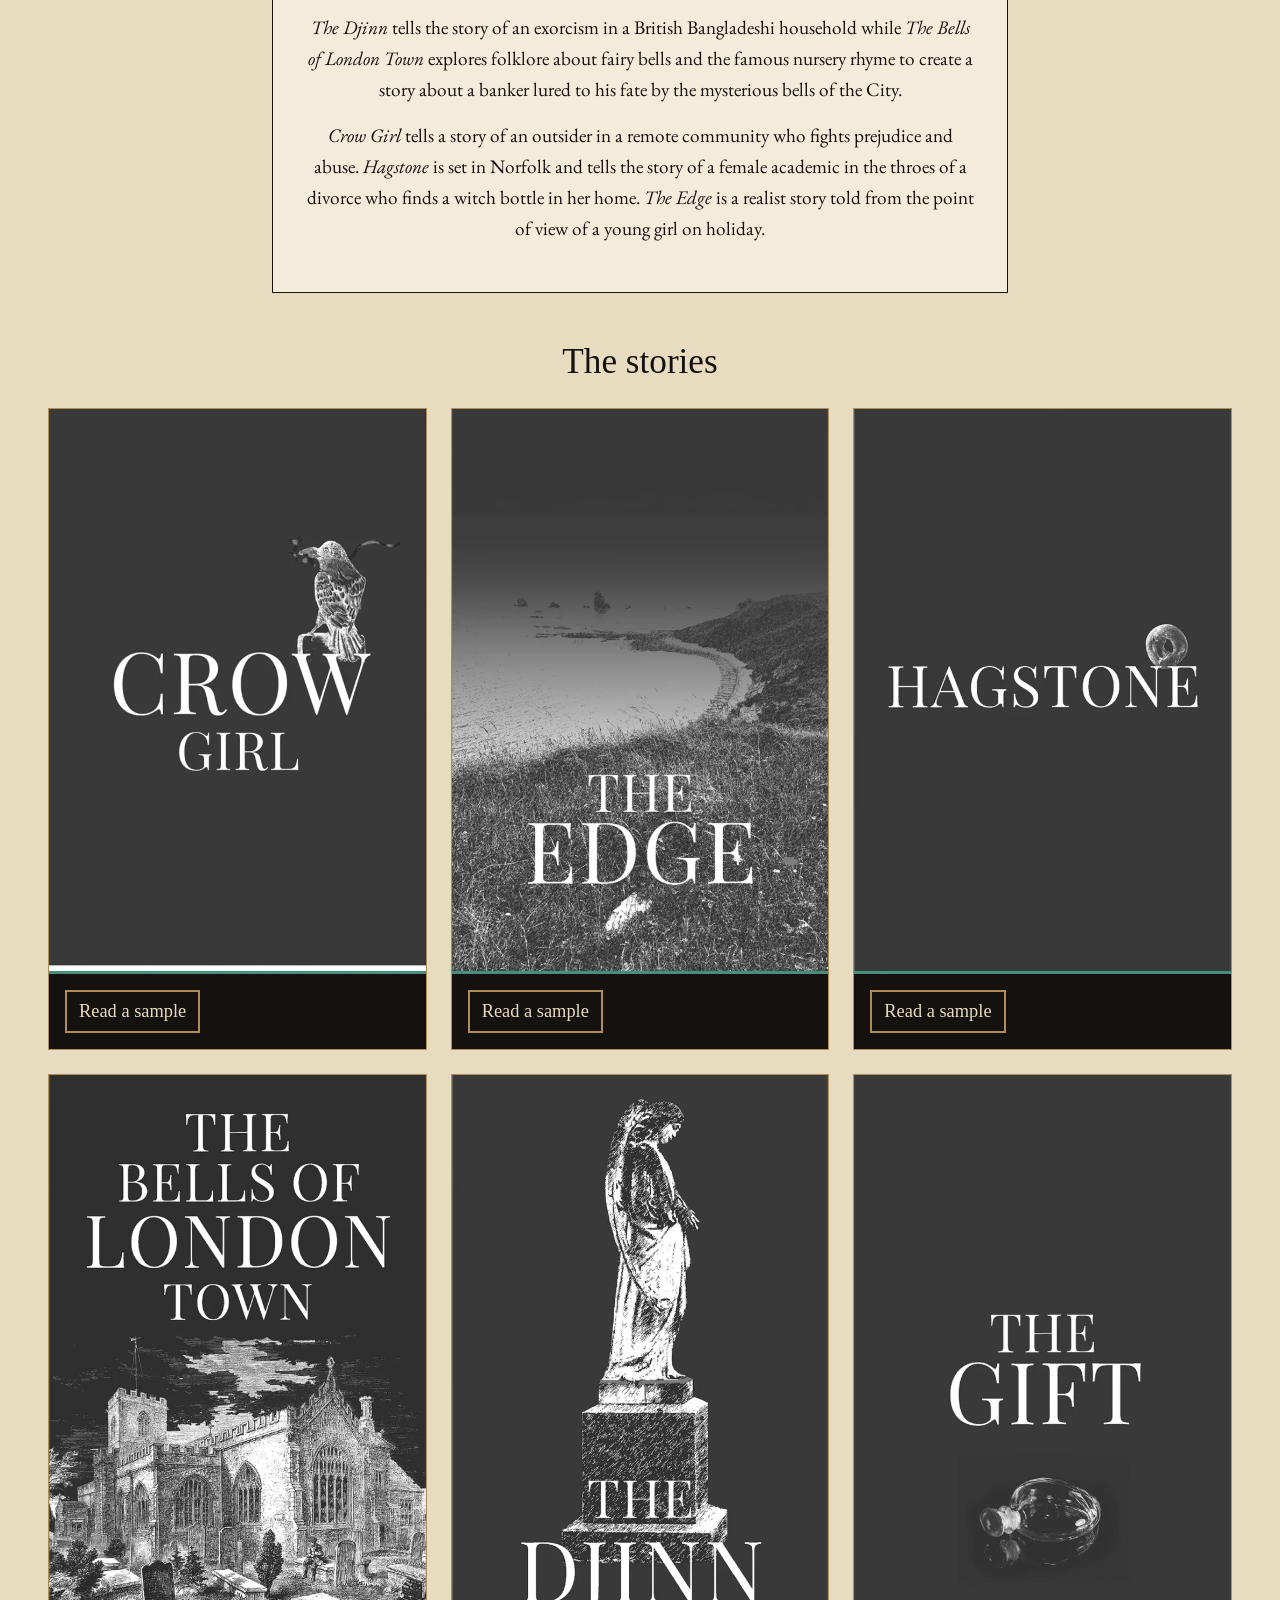
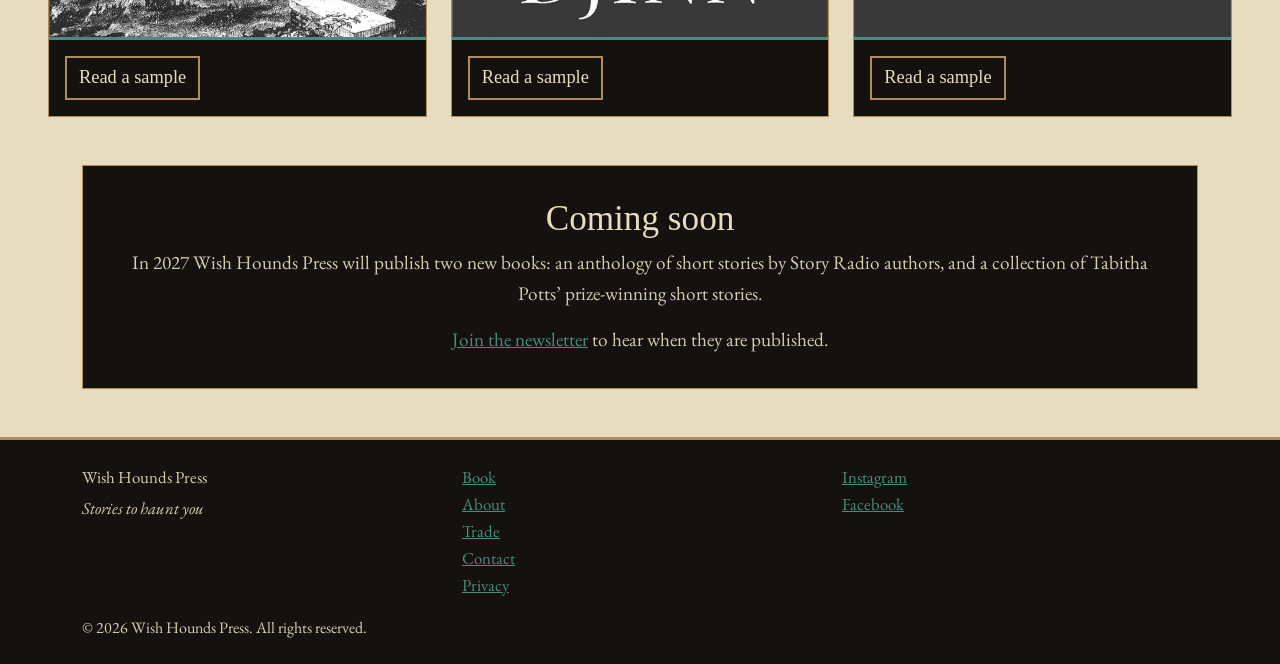
==== commit 1a87c54d: "Simplify navbar and carousel styling; use wishhoundspress.com in contact form - Contact form: email " ====
--- a/index.html
+++ b/index.html
@@ -86,149 +86,151 @@
         <div class="container">
           <div class="row align-items-center gy-4">
             <div class="col-lg-6 text-center">
-              <p class="tagline mb-1">Stories to haunt you</p>
-              <h1 id="hero-title">A Book of Short Stories</h1>
-              <p>
-                This illustrated short story collection brings together some of
-                the dark short fiction author Tabitha Potts has published in
-                literary magazines and online. Issued in a second edition for
-                Kindle, Audible and paperback, it features a beautiful new
-                artist-designed cover. The author is inspired by nature,
-                folklore, myth and local history and her interest in how women
-                survive in a patriarchal society.
-              </p>
-              <p>
-                Sample every story below, then choose how you would like to read
-                or listen.
-              </p>
-
-              <!-- Cover and buy buttons side by side, like a shop listing.
-                   The cover is near the top of the page, so it is not lazy-loaded.
-                   width and height stop the page jumping while the image loads; CSS sets the display size. -->
-              <div
-                id="buy"
-                class="buy-box d-flex justify-content-center align-items-center gap-3 mb-3"
-              >
-                <img
-                  src="assets/images/a-book-of-short-stories-cover.webp"
-                  class="buy-cover"
-                  alt="Cover of A Book of Short Stories by Tabitha Potts: an engraving of a crow among thorny leaves"
-                  width="800"
-                  height="1132"
-                />
-                <!-- Buy buttons.
-                     Paperback: IngramSpark shop (buying direct). Not an affiliate link, so no rel="sponsored".
-                     Ebook and audiobook: Amazon UK, with the Associates tag (affiliate links, so rel="sponsored"). -->
-                <div class="buy-buttons d-flex flex-column gap-2">
-                  <a
-                    href="https://shop.ingramspark.com/b/084?params=6ykYM9mXqw6r4M03lhfGbEJOFAWCTJF1TkVUS6pq0SB"
-                    class="btn btn-buy"
-                    target="_blank"
-                    rel="noopener"
-                    aria-label="Buy the paperback direct from IngramSpark (opens in a new tab)"
-                    >Paperback</a
-                  >
-                  <a
-                    href="https://www.amazon.co.uk/dp/B0D8HFVPBK?tag=mrstabithapot-21"
-                    class="btn btn-outline-ink"
-                    target="_blank"
-                    rel="noopener sponsored"
-                    aria-label="Buy the ebook for Kindle on Amazon (opens in a new tab)"
-                    >Ebook</a
-                  >
-                  <a
-                    href="https://www.amazon.co.uk/dp/B0CGVYDJV1?tag=mrstabithapot-21"
-                    class="btn btn-outline-ink"
-                    target="_blank"
-                    rel="noopener sponsored"
-                    aria-label="Buy the audiobook on Amazon (opens in a new tab)"
-                    >Audiobook</a
-                  >
-                </div>
-              </div>
-              <p class="small-print mb-0">
-                As an Amazon Associate, Wish Hounds Press earns from qualifying
-                purchases.
-              </p>
-
-              <!-- Reviews slider (Bootstrap carousel).
-                   carousel-fade cross-fades instead of sliding. There is no data-bs-ride,
-                   so it never moves on its own: visitors change slides with the arrows or dots
-                   (WCAG 2.2.2, nothing moves without the visitor choosing it).
-                   aria-roledescription tells screen readers this is a carousel made of slides. -->
-              <div
-                id="reviews-carousel"
-                class="carousel slide carousel-fade review-carousel mt-4"
-                aria-roledescription="carousel"
-                aria-label="Reviews of Crow Girl"
-              >
-                <div class="carousel-inner">
-                  <!-- Slide 1: Horrified Magazine. "active" marks the slide shown first; only one slide has it. -->
-                  <div class="carousel-item active" role="group" aria-roledescription="slide" aria-label="1 of 3">
-                    <figure class="review">
-                      <blockquote class="blockquote">
-                        <p>
-                          Tabitha Potts’ <em>Crow Girl</em> is wonderfully eldritch
-                          and twisted … Potts’ character building is quite
-                          spellbinding.
-                        </p>
-                      </blockquote>
-                      <figcaption class="blockquote-footer">
-                        William J Brown in <cite>Horrified Magazine</cite>
-                      </figcaption>
-                    </figure>
-                  </div>
-
-                  <!-- Slide 2: British Fantasy Society -->
-                  <div class="carousel-item" role="group" aria-roledescription="slide" aria-label="2 of 3">
-                    <figure class="review">
-                      <blockquote class="blockquote">
-                        <p>
-                          Tabitha Potts’ work is also outstanding … Told like a
-                          traditional fairy tale but using language in sparse,
-                          poetic and powerful ways.
-                        </p>
-                      </blockquote>
-                      <figcaption class="blockquote-footer">
-                        I. Rosenfeld for the <cite>British Fantasy Society</cite>
-                      </figcaption>
-                    </figure>
-                  </div>
-
-                  <!-- Slide 3: strange.scholar on Instagram -->
-                  <div class="carousel-item" role="group" aria-roledescription="slide" aria-label="3 of 3">
-                    <figure class="review">
-                      <blockquote class="blockquote">
-                        <p>
-                          There is a brightness present in this story amongst its
-                          horror … This is a story to remember.
-                        </p>
-                      </blockquote>
-                      <figcaption class="blockquote-footer">
-                        <a href="https://www.instagram.com/strange.scholar">strange.scholar</a>
-                        on Instagram, reviewing <em>Crow Girl</em>
-                      </figcaption>
-                    </figure>
+              <div class="panel-light">
+                <p class="tagline mb-1">Stories to haunt you</p>
+                <h1 id="hero-title">A Book of Short Stories</h1>
+                <p>
+                  This illustrated short story collection brings together some of
+                  the dark short fiction author Tabitha Potts has published in
+                  literary magazines and online. Issued in a second edition for
+                  Kindle, Audible and paperback, it features a beautiful new
+                  artist-designed cover. The author is inspired by nature,
+                  folklore, myth and local history and her interest in how women
+                  survive in a patriarchal society.
+                </p>
+                <p>
+                  Sample every story below, then choose how you would like to read
+                  or listen.
+                </p>
+
+                <!-- Cover and buy buttons side by side, like a shop listing.
+                     The cover is near the top of the page, so it is not lazy-loaded.
+                     width and height stop the page jumping while the image loads; CSS sets the display size. -->
+                <div
+                  id="buy"
+                  class="buy-box d-flex justify-content-center align-items-center gap-3 mb-3"
+                >
+                  <img
+                    src="assets/images/a-book-of-short-stories-cover.webp"
+                    class="buy-cover"
+                    alt="Cover of A Book of Short Stories by Tabitha Potts: an engraving of a crow among thorny leaves"
+                    width="800"
+                    height="1132"
+                  />
+                  <!-- Buy buttons.
+                       Paperback: IngramSpark shop (buying direct). Not an affiliate link, so no rel="sponsored".
+                       Ebook and audiobook: Amazon UK, with the Associates tag (affiliate links, so rel="sponsored"). -->
+                  <div class="buy-buttons d-flex flex-column gap-2">
+                    <a
+                      href="https://shop.ingramspark.com/b/084?params=6ykYM9mXqw6r4M03lhfGbEJOFAWCTJF1TkVUS6pq0SB"
+                      class="btn btn-buy"
+                      target="_blank"
+                      rel="noopener"
+                      aria-label="Buy the paperback direct from IngramSpark (opens in a new tab)"
+                      >Paperback</a
+                    >
+                    <a
+                      href="https://www.amazon.co.uk/dp/B0D8HFVPBK?tag=mrstabithapot-21"
+                      class="btn btn-outline-ink"
+                      target="_blank"
+                      rel="noopener sponsored"
+                      aria-label="Buy the ebook for Kindle on Amazon (opens in a new tab)"
+                      >Ebook</a
+                    >
+                    <a
+                      href="https://www.amazon.co.uk/dp/B0CGVYDJV1?tag=mrstabithapot-21"
+                      class="btn btn-outline-ink"
+                      target="_blank"
+                      rel="noopener sponsored"
+                      aria-label="Buy the audiobook on Amazon (opens in a new tab)"
+                      >Audiobook</a
+                    >
                   </div>
                 </div>
-
-                <!-- Previous and next arrows. data-bs-target names the carousel's id;
-                     the visually-hidden text gives screen readers a label for each button. -->
-                <button class="carousel-control-prev" type="button" data-bs-target="#reviews-carousel" data-bs-slide="prev">
-                  <span class="carousel-control-prev-icon" aria-hidden="true"></span>
-                  <span class="visually-hidden">Previous review</span>
-                </button>
-                <button class="carousel-control-next" type="button" data-bs-target="#reviews-carousel" data-bs-slide="next">
-                  <span class="carousel-control-next-icon" aria-hidden="true"></span>
-                  <span class="visually-hidden">Next review</span>
-                </button>
-
-                <!-- Dots, one per slide. Bootstrap counts slides from 0, so slide 3 is data-bs-slide-to="2".
-                     They sit below the quote (see styles.css) so they never cover the text. -->
-                <div class="carousel-indicators">
-                  <button type="button" data-bs-target="#reviews-carousel" data-bs-slide-to="0" class="active" aria-current="true" aria-label="Review 1"></button>
-                  <button type="button" data-bs-target="#reviews-carousel" data-bs-slide-to="1" aria-label="Review 2"></button>
-                  <button type="button" data-bs-target="#reviews-carousel" data-bs-slide-to="2" aria-label="Review 3"></button>
+                <p class="small-print mb-0">
+                  As an Amazon Associate, Wish Hounds Press earns from qualifying
+                  purchases.
+                </p>
+
+                <!-- Reviews slider (Bootstrap carousel).
+                     carousel-fade cross-fades instead of sliding. There is no data-bs-ride,
+                     so it never moves on its own: visitors change slides with the arrows or dots
+                     (WCAG 2.2.2, nothing moves without the visitor choosing it).
+                     aria-roledescription tells screen readers this is a carousel made of slides. -->
+                <div
+                  id="reviews-carousel"
+                  class="carousel carousel-dark slide carousel-fade review-carousel mt-4"
+                  aria-roledescription="carousel"
+                  aria-label="Reviews of Crow Girl"
+                >
+                  <div class="carousel-inner">
+                    <!-- Slide 1: Horrified Magazine. "active" marks the slide shown first; only one slide has it. -->
+                    <div class="carousel-item active" role="group" aria-roledescription="slide" aria-label="1 of 3">
+                      <figure class="review">
+                        <blockquote class="blockquote">
+                          <p>
+                            Tabitha Potts’ <em>Crow Girl</em> is wonderfully eldritch
+                            and twisted … Potts’ character building is quite
+                            spellbinding.
+                          </p>
+                        </blockquote>
+                        <figcaption class="blockquote-footer">
+                          William J Brown in <cite>Horrified Magazine</cite>
+                        </figcaption>
+                      </figure>
+                    </div>
+
+                    <!-- Slide 2: British Fantasy Society -->
+                    <div class="carousel-item" role="group" aria-roledescription="slide" aria-label="2 of 3">
+                      <figure class="review">
+                        <blockquote class="blockquote">
+                          <p>
+                            Tabitha Potts’ work is also outstanding … Told like a
+                            traditional fairy tale but using language in sparse,
+                            poetic and powerful ways.
+                          </p>
+                        </blockquote>
+                        <figcaption class="blockquote-footer">
+                          I. Rosenfeld for the <cite>British Fantasy Society</cite>
+                        </figcaption>
+                      </figure>
+                    </div>
+
+                    <!-- Slide 3: strange.scholar on Instagram -->
+                    <div class="carousel-item" role="group" aria-roledescription="slide" aria-label="3 of 3">
+                      <figure class="review">
+                        <blockquote class="blockquote">
+                          <p>
+                            There is a brightness present in this story amongst its
+                            horror … This is a story to remember.
+                          </p>
+                        </blockquote>
+                        <figcaption class="blockquote-footer">
+                          <a href="https://www.instagram.com/strange.scholar">strange.scholar</a>
+                          on Instagram, reviewing <em>Crow Girl</em>
+                        </figcaption>
+                      </figure>
+                    </div>
+                  </div>
+
+                  <!-- Previous and next arrows. data-bs-target names the carousel's id;
+                       the visually-hidden text gives screen readers a label for each button. -->
+                  <button class="carousel-control-prev" type="button" data-bs-target="#reviews-carousel" data-bs-slide="prev">
+                    <span class="carousel-control-prev-icon" aria-hidden="true"></span>
+                    <span class="visually-hidden">Previous review</span>
+                  </button>
+                  <button class="carousel-control-next" type="button" data-bs-target="#reviews-carousel" data-bs-slide="next">
+                    <span class="carousel-control-next-icon" aria-hidden="true"></span>
+                    <span class="visually-hidden">Next review</span>
+                  </button>
+
+                  <!-- Dots, one per slide. Bootstrap counts slides from 0, so slide 3 is data-bs-slide-to="2".
+                       They sit below the quote (see styles.css) so they never cover the text. -->
+                  <div class="carousel-indicators">
+                    <button type="button" data-bs-target="#reviews-carousel" data-bs-slide-to="0" class="active" aria-current="true" aria-label="Review 1"></button>
+                    <button type="button" data-bs-target="#reviews-carousel" data-bs-slide-to="1" aria-label="Review 2"></button>
+                    <button type="button" data-bs-target="#reviews-carousel" data-bs-slide-to="2" aria-label="Review 3"></button>
+                  </div>
                 </div>
               </div>
             </div>
@@ -280,34 +282,36 @@
         <div class="container">
           <div class="row justify-content-center">
             <div class="col-lg-8 text-center">
-              <h2 id="about-stories-title">About the stories</h2>
-              <p>
-                You will find supernatural stories in this haunting collection
-                as well as realist fiction. The themes which link these short
-                stories are transformation and transfiguration. The author is
-                interested in liminal spaces and thresholds between worlds.
-              </p>
-              <p>
-                Some stories fit into the folk horror genre, such as
-                <em>The Djinn</em> and <em>The Bells of London Town</em> set in
-                East London and <em>Crow Girl</em> and <em>Hagstone</em> set in
-                rural England.
-              </p>
-              <p>
-                <em>The Djinn</em> tells the story of an exorcism in a British
-                Bangladeshi household while <em>The Bells of London Town</em>
-                explores folklore about fairy bells and the famous nursery rhyme
-                to create a story about a banker lured to his fate by the
-                mysterious bells of the City.
-              </p>
-              <p>
-                <em>Crow Girl</em> tells a story of an outsider in a remote
-                community who fights prejudice and abuse. <em>Hagstone</em> is
-                set in Norfolk and tells the story of a female academic in the
-                throes of a divorce who finds a witch bottle in her home.
-                <em>The Edge</em> is a realist story told from the point of view
-                of a young girl on holiday.
-              </p>
+              <div class="panel-light">
+                <h2 id="about-stories-title">About the stories</h2>
+                <p>
+                  You will find supernatural stories in this haunting collection
+                  as well as realist fiction. The themes which link these short
+                  stories are transformation and transfiguration. The author is
+                  interested in liminal spaces and thresholds between worlds.
+                </p>
+                <p>
+                  Some stories fit into the folk horror genre, such as
+                  <em>The Djinn</em> and <em>The Bells of London Town</em> set in
+                  East London and <em>Crow Girl</em> and <em>Hagstone</em> set in
+                  rural England.
+                </p>
+                <p>
+                  <em>The Djinn</em> tells the story of an exorcism in a British
+                  Bangladeshi household while <em>The Bells of London Town</em>
+                  explores folklore about fairy bells and the famous nursery rhyme
+                  to create a story about a banker lured to his fate by the
+                  mysterious bells of the City.
+                </p>
+                <p>
+                  <em>Crow Girl</em> tells a story of an outsider in a remote
+                  community who fights prejudice and abuse. <em>Hagstone</em> is
+                  set in Norfolk and tells the story of a female academic in the
+                  throes of a divorce who finds a witch bottle in her home.
+                  <em>The Edge</em> is a realist story told from the point of view
+                  of a young girl on holiday.
+                </p>
+              </div>
             </div>
           </div>
         </div>
--- a/assets/css/styles.css
+++ b/assets/css/styles.css
@@ -182,28 +182,14 @@
     }
 }
 
-/* Large screens: the nav spans the same width as the right-hand column
-   of the Trade page (col-lg-5), so "Book" lines up with the start of that
-   column and the links spread out evenly across it.
-   container-type lets cqw measure the container's width:
-   100cqw is the full content width, and the column starts 7/12 of the way
-   across (allowing for Bootstrap's 1.5rem gutter). */
+/* Large screens: more space between the nav links */
 @media (min-width: 992px) {
-    .site-header .navbar > .container {
-        container-type: inline-size;
-    }
-
     .navbar-nav {
-        width: calc(100cqw - 7 / 12 * (100cqw + 1.5rem));
-        justify-content: space-between;
-        gap: 0;
-    }
-
-    /* Remove the outer padding so the text sits on the column edges */
-    .navbar-expand-md .navbar-nav .nav-item:first-child .nav-link {
-        padding-left: 0;
-    }
-
+        gap: 2rem;
+    }
+
+    /* Remove the padding after the last link so "Contact" lines up
+       with the right-hand edge of the page content */
     .navbar-expand-md .navbar-nav .nav-item:last-child .nav-link {
         padding-right: 0;
     }
@@ -426,9 +412,9 @@
     content: none;
 }
 
-/* Narrow arrows in deep brass. Bootstrap's arrows are white SVG pictures set as
-   background images, so we swap in the same arrow shapes filled with deep brass (%237A5C2E
-   is #7A5C2E written for a URL). Full opacity keeps them clear enough to see (WCAG 1.4.11). */
+/* Arrows: Bootstrap's arrows are white, which would not show on parchment.
+   The carousel-dark class in index.html is Bootstrap's own setting that turns them dark.
+   These rules only make the arrow buttons narrower and slightly see-through until hovered. */
 .review-carousel .carousel-control-prev,
 .review-carousel .carousel-control-next {
     width: 2.5rem;
@@ -442,14 +428,6 @@
     opacity: 1;
 }
 
-.review-carousel .carousel-control-prev-icon {
-    background-image: url("data:image/svg+xml,%3csvg xmlns='http://www.w3.org/2000/svg' viewBox='0 0 16 16' fill='%237A5C2E'%3e%3cpath d='M11.354 1.646a.5.5 0 0 1 0 .708L5.707 8l5.647 5.646a.5.5 0 0 1-.708.708l-6-6a.5.5 0 0 1 0-.708l6-6a.5.5 0 0 1 .708 0'/%3e%3c/svg%3e");
-}
-
-.review-carousel .carousel-control-next-icon {
-    background-image: url("data:image/svg+xml,%3csvg xmlns='http://www.w3.org/2000/svg' viewBox='0 0 16 16' fill='%237A5C2E'%3e%3cpath d='M4.646 1.646a.5.5 0 0 1 .708 0l6 6a.5.5 0 0 1 0 .708l-6 6a.5.5 0 0 1-.708-.708L10.293 8 4.646 2.354a.5.5 0 0 1 0-.708'/%3e%3c/svg%3e");
-}
-
 .review-carousel .carousel-control-prev-icon,
 .review-carousel .carousel-control-next-icon {
     width: 1.5rem;
@@ -457,53 +435,27 @@
 }
 
 /* Dots: moved below the quote (Bootstrap places them on top of the slide)
-   and turned into crow feathers: an outline feather for each review,
-   and a solid one for the review on show.
-   The feather is an SVG used as a mask on ::before, so the colour comes from
-   background-color (deep brass, clear enough to see: WCAG 1.4.11). The mask sits
-   on ::before rather than the button so it never clips the keyboard focus outline.
-   Each button is 24px square, big enough to tap (WCAG 2.5.8). */
+   and turned into small brass circles: an outline circle for each review,
+   and a filled one for the review on show.
+   (The earlier feather version is saved in originals/feather-indicators.css.) */
 .review-carousel .carousel-indicators {
     position: static;
     margin: 0.75rem 0 0;
-    gap: 0.5rem;
+    gap: 0.75rem;
 }
 
 .review-carousel .carousel-indicators [data-bs-target] {
-    position: relative;
-    width: 1.5rem;
-    height: 1.5rem;
+    width: 0.75rem;
+    height: 0.75rem;
     margin: 0;
-    border: 0;
-    background-color: transparent;
+    border-radius: 50%; /* turns the square into a circle */
+    border: 1px solid var(--deep-brass);
+    background-color: transparent; /* outline only */
     opacity: 1;
-    transition: transform 0.2s ease;
-}
-
-.review-carousel .carousel-indicators [data-bs-target]::before {
-    content: "";
-    position: absolute;
-    inset: 0;
-    background-color: var(--deep-brass);
-    -webkit-mask: url("data:image/svg+xml,%3Csvg xmlns='http://www.w3.org/2000/svg' viewBox='0 0 24 24' fill='none' stroke='black' stroke-width='1.2' stroke-linejoin='round' stroke-linecap='round'%3E%3Cg transform='rotate(30 12 12)'%3E%3Cpath d='M12.4 2C16 5 16.8 9 15.6 11L13.6 11.6L15.4 12.6C14.8 15.5 13.8 17.6 12.4 19Z'/%3E%3Cpath d='M11.6 2.5C8.4 5.5 7.8 8.5 8.4 10L10.4 10.4L8.6 11.8C9 14.5 10.2 17 11.6 19Z'/%3E%3Cpath d='M12 19V23'/%3E%3C/g%3E%3C/svg%3E") center / contain no-repeat;
-    mask: url("data:image/svg+xml,%3Csvg xmlns='http://www.w3.org/2000/svg' viewBox='0 0 24 24' fill='none' stroke='black' stroke-width='1.2' stroke-linejoin='round' stroke-linecap='round'%3E%3Cg transform='rotate(30 12 12)'%3E%3Cpath d='M12.4 2C16 5 16.8 9 15.6 11L13.6 11.6L15.4 12.6C14.8 15.5 13.8 17.6 12.4 19Z'/%3E%3Cpath d='M11.6 2.5C8.4 5.5 7.8 8.5 8.4 10L10.4 10.4L8.6 11.8C9 14.5 10.2 17 11.6 19Z'/%3E%3Cpath d='M12 19V23'/%3E%3C/g%3E%3C/svg%3E") center / contain no-repeat;
-}
-
-/* The review on show: the same feather, filled in */
-.review-carousel .carousel-indicators .active::before {
-    -webkit-mask: url("data:image/svg+xml,%3Csvg xmlns='http://www.w3.org/2000/svg' viewBox='0 0 24 24' fill='black'%3E%3Cg transform='rotate(30 12 12)'%3E%3Cpath d='M12.5 1.8C16.4 5 17.2 9 15.9 11.2L13.9 11.7L15.7 12.8C15 15.7 14 17.8 12.5 19.4Z'/%3E%3Cpath d='M11.5 2.2C8 5.4 7.4 8.5 8.1 10.1L10.1 10.5L8.3 11.9C8.7 14.7 10 17.2 11.5 19.4Z'/%3E%3Cpath d='M12 18.5V23' stroke='black' stroke-width='1.2' stroke-linecap='round'/%3E%3C/g%3E%3C/svg%3E") center / contain no-repeat;
-    mask: url("data:image/svg+xml,%3Csvg xmlns='http://www.w3.org/2000/svg' viewBox='0 0 24 24' fill='black'%3E%3Cg transform='rotate(30 12 12)'%3E%3Cpath d='M12.5 1.8C16.4 5 17.2 9 15.9 11.2L13.9 11.7L15.7 12.8C15 15.7 14 17.8 12.5 19.4Z'/%3E%3Cpath d='M11.5 2.2C8 5.4 7.4 8.5 8.1 10.1L10.1 10.5L8.3 11.9C8.7 14.7 10 17.2 11.5 19.4Z'/%3E%3Cpath d='M12 18.5V23' stroke='black' stroke-width='1.2' stroke-linecap='round'/%3E%3C/g%3E%3C/svg%3E") center / contain no-repeat;
-}
-
-/* A little flutter when you point at a feather */
-.review-carousel .carousel-indicators [data-bs-target]:hover {
-    transform: rotate(-12deg);
-}
-
-@media (prefers-reduced-motion: reduce) {
-    .review-carousel .carousel-indicators [data-bs-target] {
-        transition: none;
-    }
+}
+
+.review-carousel .carousel-indicators .active {
+    background-color: var(--deep-brass); /* filled for the review on show */
 }
 
 /* 7. Story cards
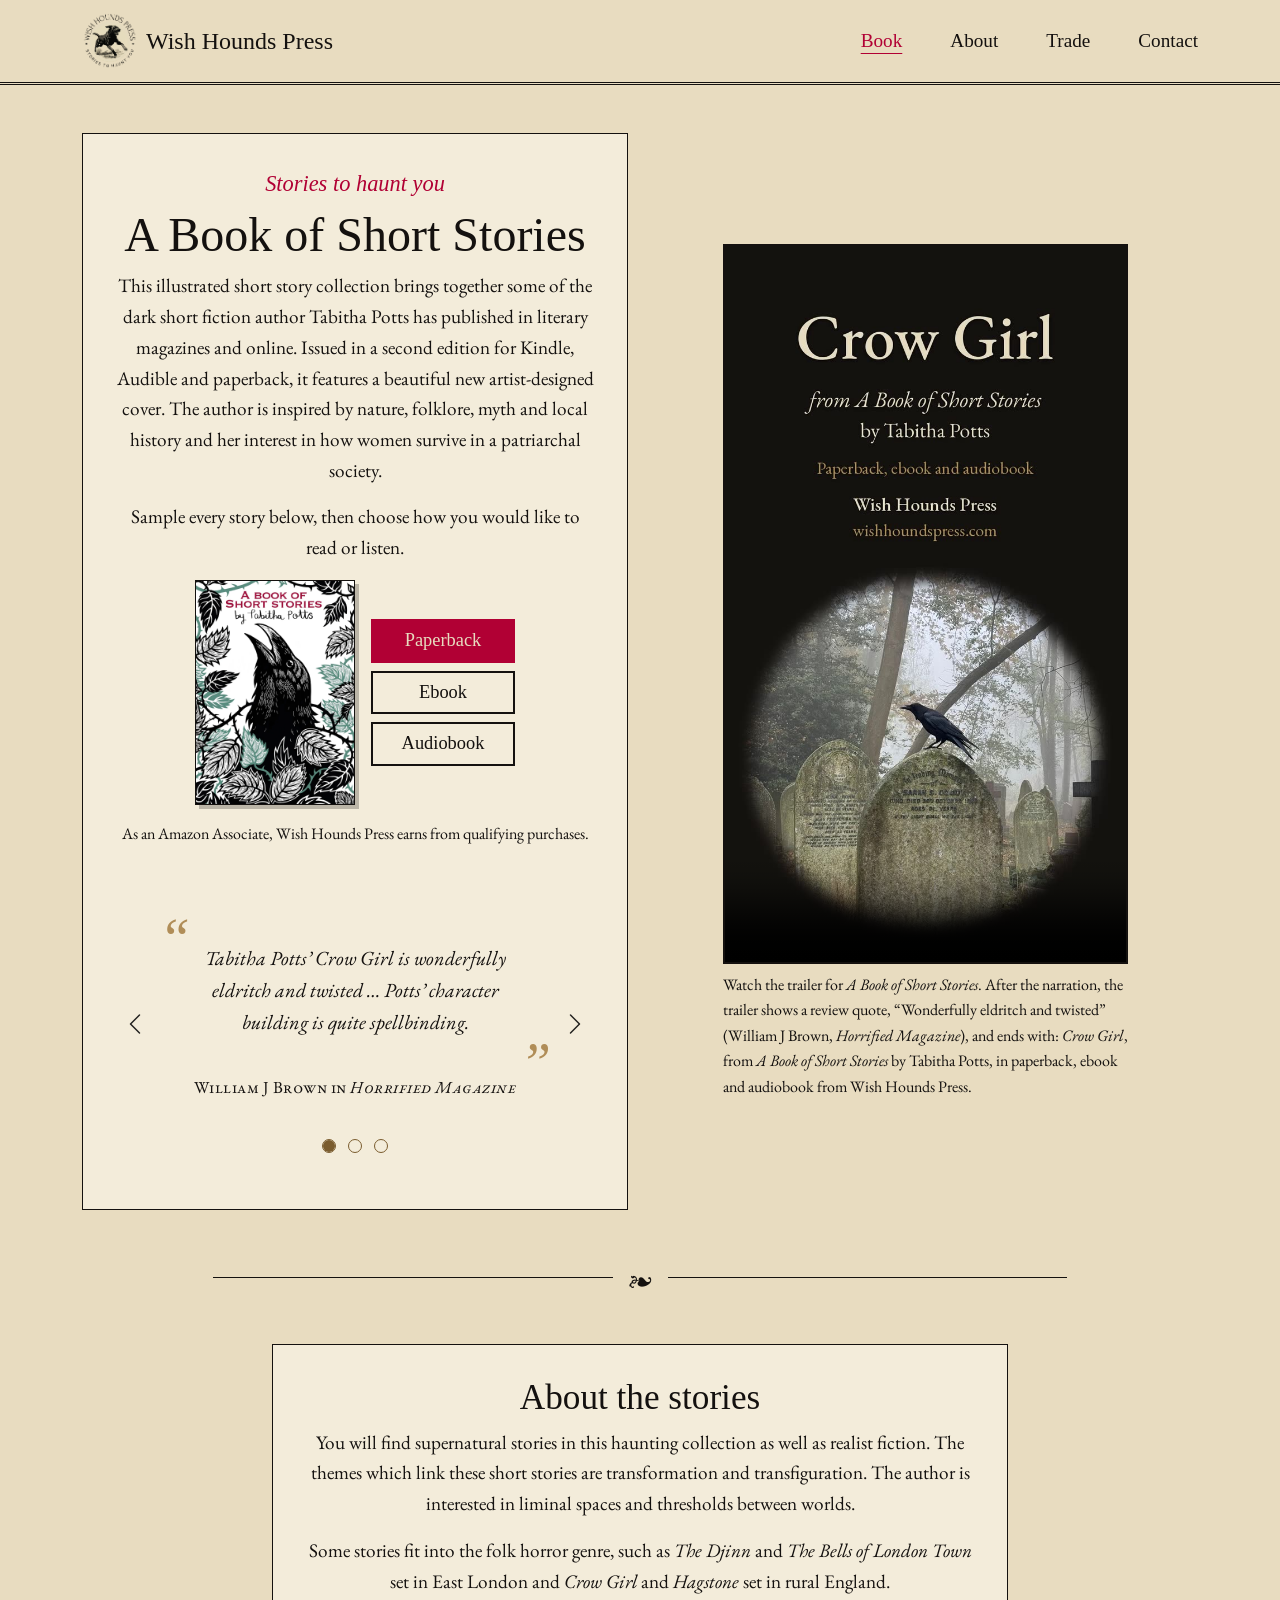
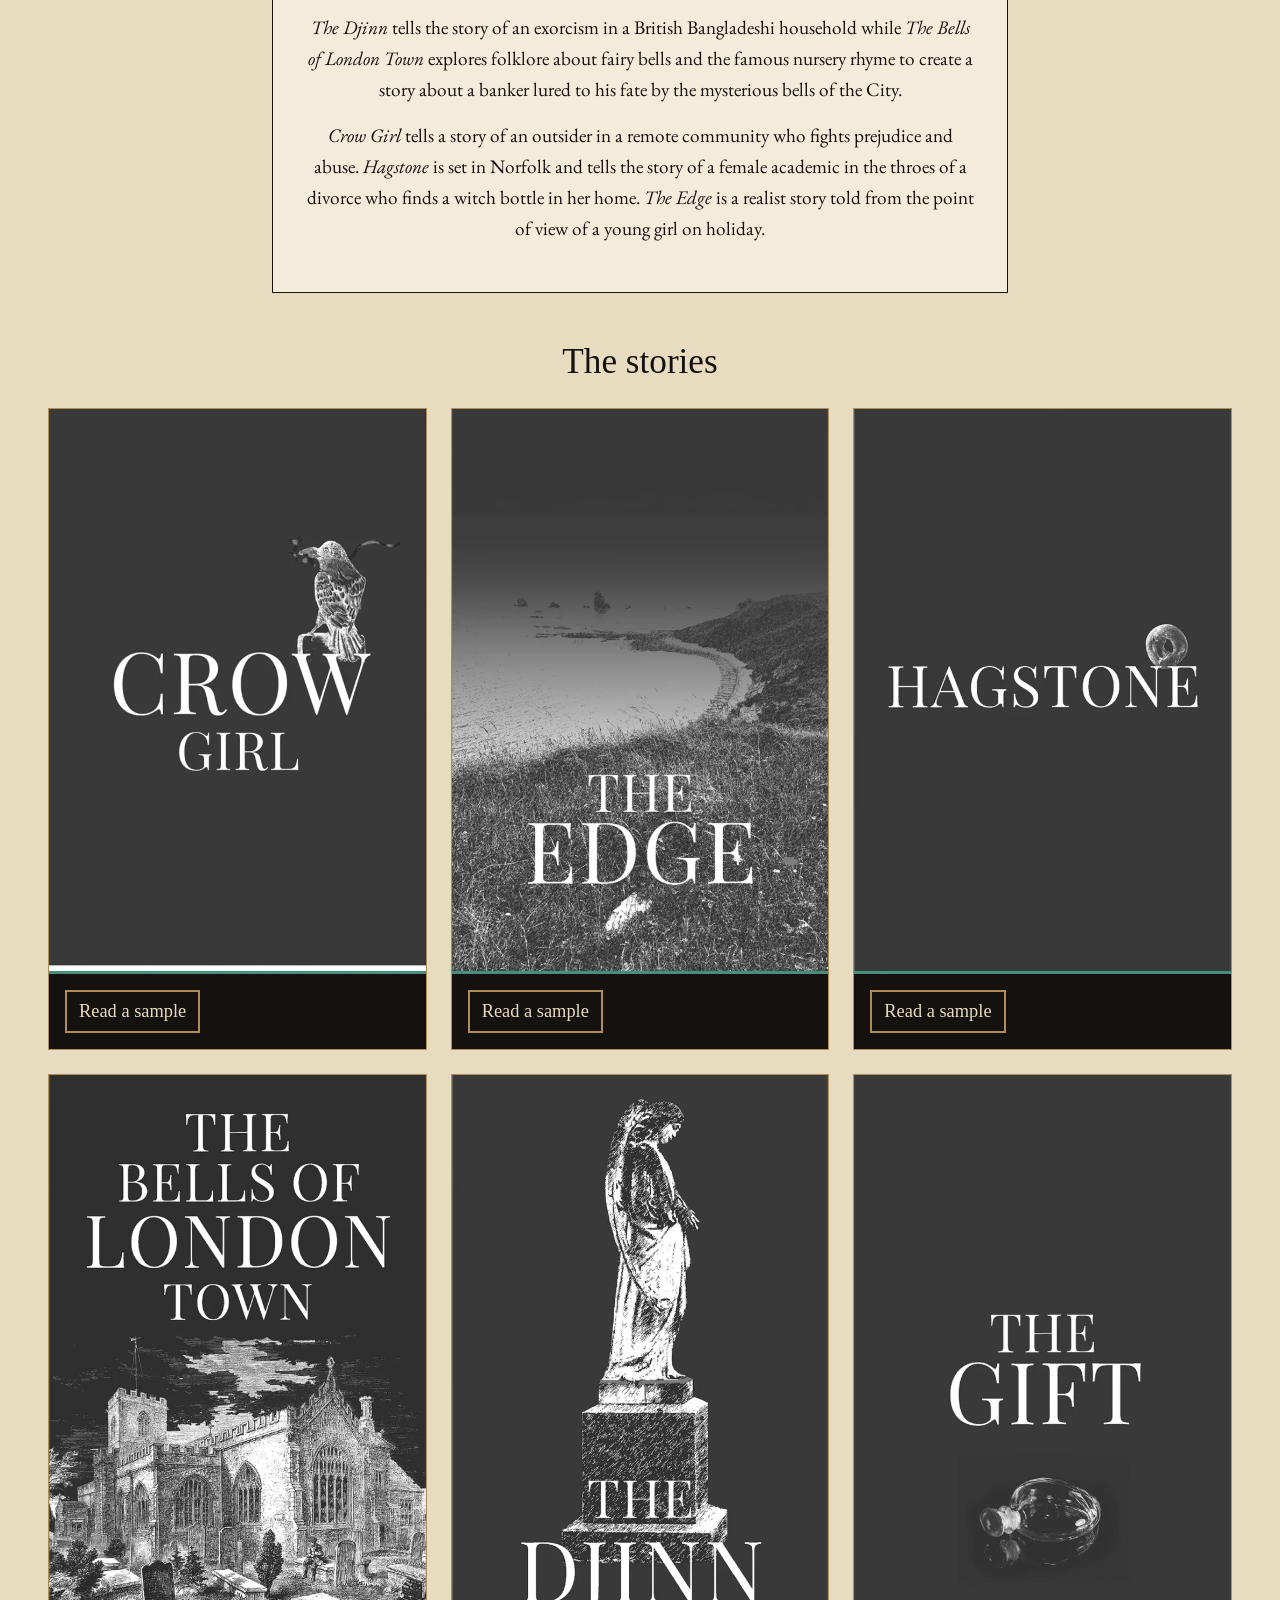
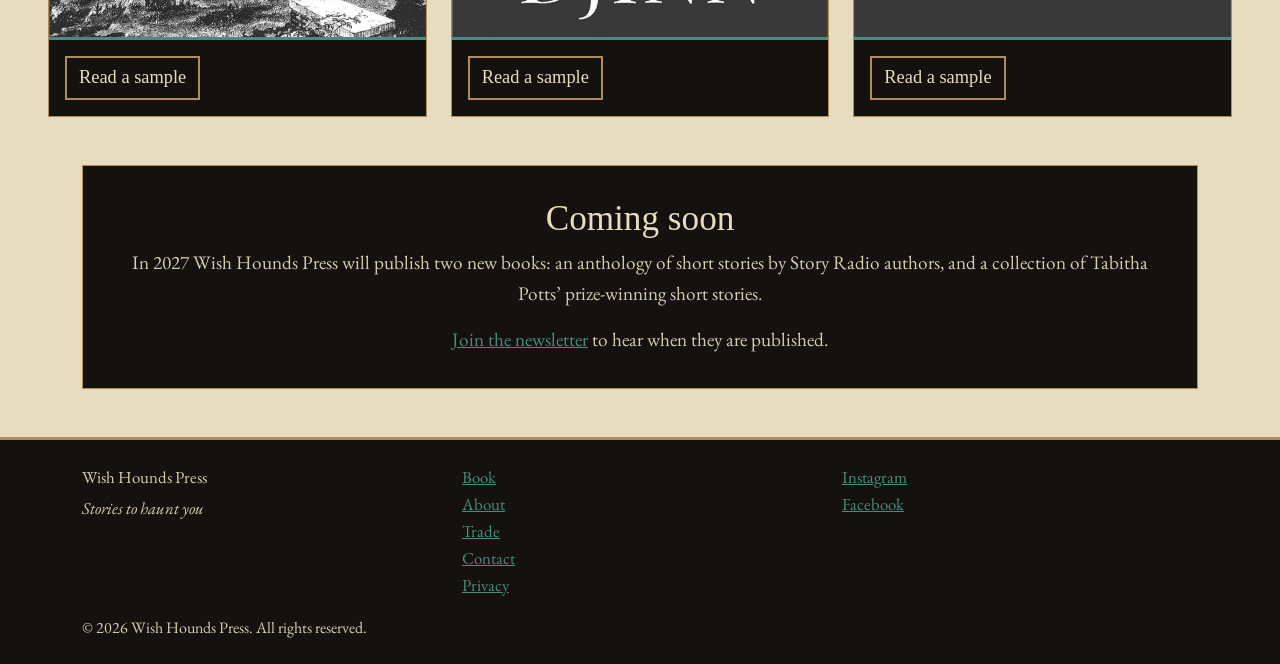
==== commit f2aa451c: "Add audio samples to the remaining four story pop-ups Hagstone, The Bells of London Town, The Djinn " ====
--- a/index.html
+++ b/index.html
@@ -679,6 +679,21 @@
             ></button>
           </div>
           <div class="modal-body">
+            <!-- Audio sample (1 minute 3 seconds): the author reading the opening below, which also serves as its transcript.
+                         Counts towards the 8-minute Audible Exclusive excerpt allowance (see the Crow Girl note above). -->
+            <figure class="story-audio">
+              <figcaption>Listen to the opening, read by the author</figcaption>
+              <audio
+                controls
+                preload="none"
+                src="assets/audio/hagstone-sample-clip.mp3"
+              >
+                Your browser does not support audio.
+                <a href="assets/audio/hagstone-sample-clip.mp3"
+                  >Download the Hagstone sample</a
+                >.
+              </audio>
+            </figure>
             <!-- The opening of the story, one <p> per paragraph. The first letter becomes a drop cap automatically. -->
             <p>
               The pebbles crunched beneath her feet. She was walking below the
@@ -734,6 +749,21 @@
             ></button>
           </div>
           <div class="modal-body">
+            <!-- Audio sample (1 minute): the author reading the opening below, which also serves as its transcript.
+                         Counts towards the 8-minute Audible Exclusive excerpt allowance (see the Crow Girl note above). -->
+            <figure class="story-audio">
+              <figcaption>Listen to the opening, read by the author</figcaption>
+              <audio
+                controls
+                preload="none"
+                src="assets/audio/the-bells-of-london-town-clip.mp3"
+              >
+                Your browser does not support audio.
+                <a href="assets/audio/the-bells-of-london-town-clip.mp3"
+                  >Download the The Bells of London Town sample</a
+                >.
+              </audio>
+            </figure>
             <!-- The opening of the story, one <p> per paragraph. The first letter becomes a drop cap automatically. -->
             <p>
               I am a campanologist. That is to say, a student in the ancient art
@@ -790,6 +820,21 @@
             ></button>
           </div>
           <div class="modal-body">
+            <!-- Audio sample (1 minute 33 seconds): the author reading the opening below, which also serves as its transcript.
+                         Counts towards the 8-minute Audible Exclusive excerpt allowance (see the Crow Girl note above). -->
+            <figure class="story-audio">
+              <figcaption>Listen to the opening, read by the author</figcaption>
+              <audio
+                controls
+                preload="none"
+                src="assets/audio/the-djinn-clip.mp3"
+              >
+                Your browser does not support audio.
+                <a href="assets/audio/the-djinn-clip.mp3"
+                  >Download the The Djinn sample</a
+                >.
+              </audio>
+            </figure>
             <!-- The opening of the story, one <p> per paragraph. The first letter becomes a drop cap automatically. -->
             <p>
               Salimah heard the front door slam. Ibrahim had left their house
@@ -847,6 +892,21 @@
             ></button>
           </div>
           <div class="modal-body">
+            <!-- Audio sample (1 minute 7 seconds): the author reading the opening below, which also serves as its transcript.
+                         Counts towards the 8-minute Audible Exclusive excerpt allowance (see the Crow Girl note above). -->
+            <figure class="story-audio">
+              <figcaption>Listen to the opening, read by the author</figcaption>
+              <audio
+                controls
+                preload="none"
+                src="assets/audio/the-gift-clip.mp3"
+              >
+                Your browser does not support audio.
+                <a href="assets/audio/the-gift-clip.mp3"
+                  >Download the The Gift sample</a
+                >.
+              </audio>
+            </figure>
             <!-- The opening of the story, one <p> per paragraph. The first letter becomes a drop cap automatically. -->
             <p>
               I had to get a gift for my wife (who is easily disappointed) and I
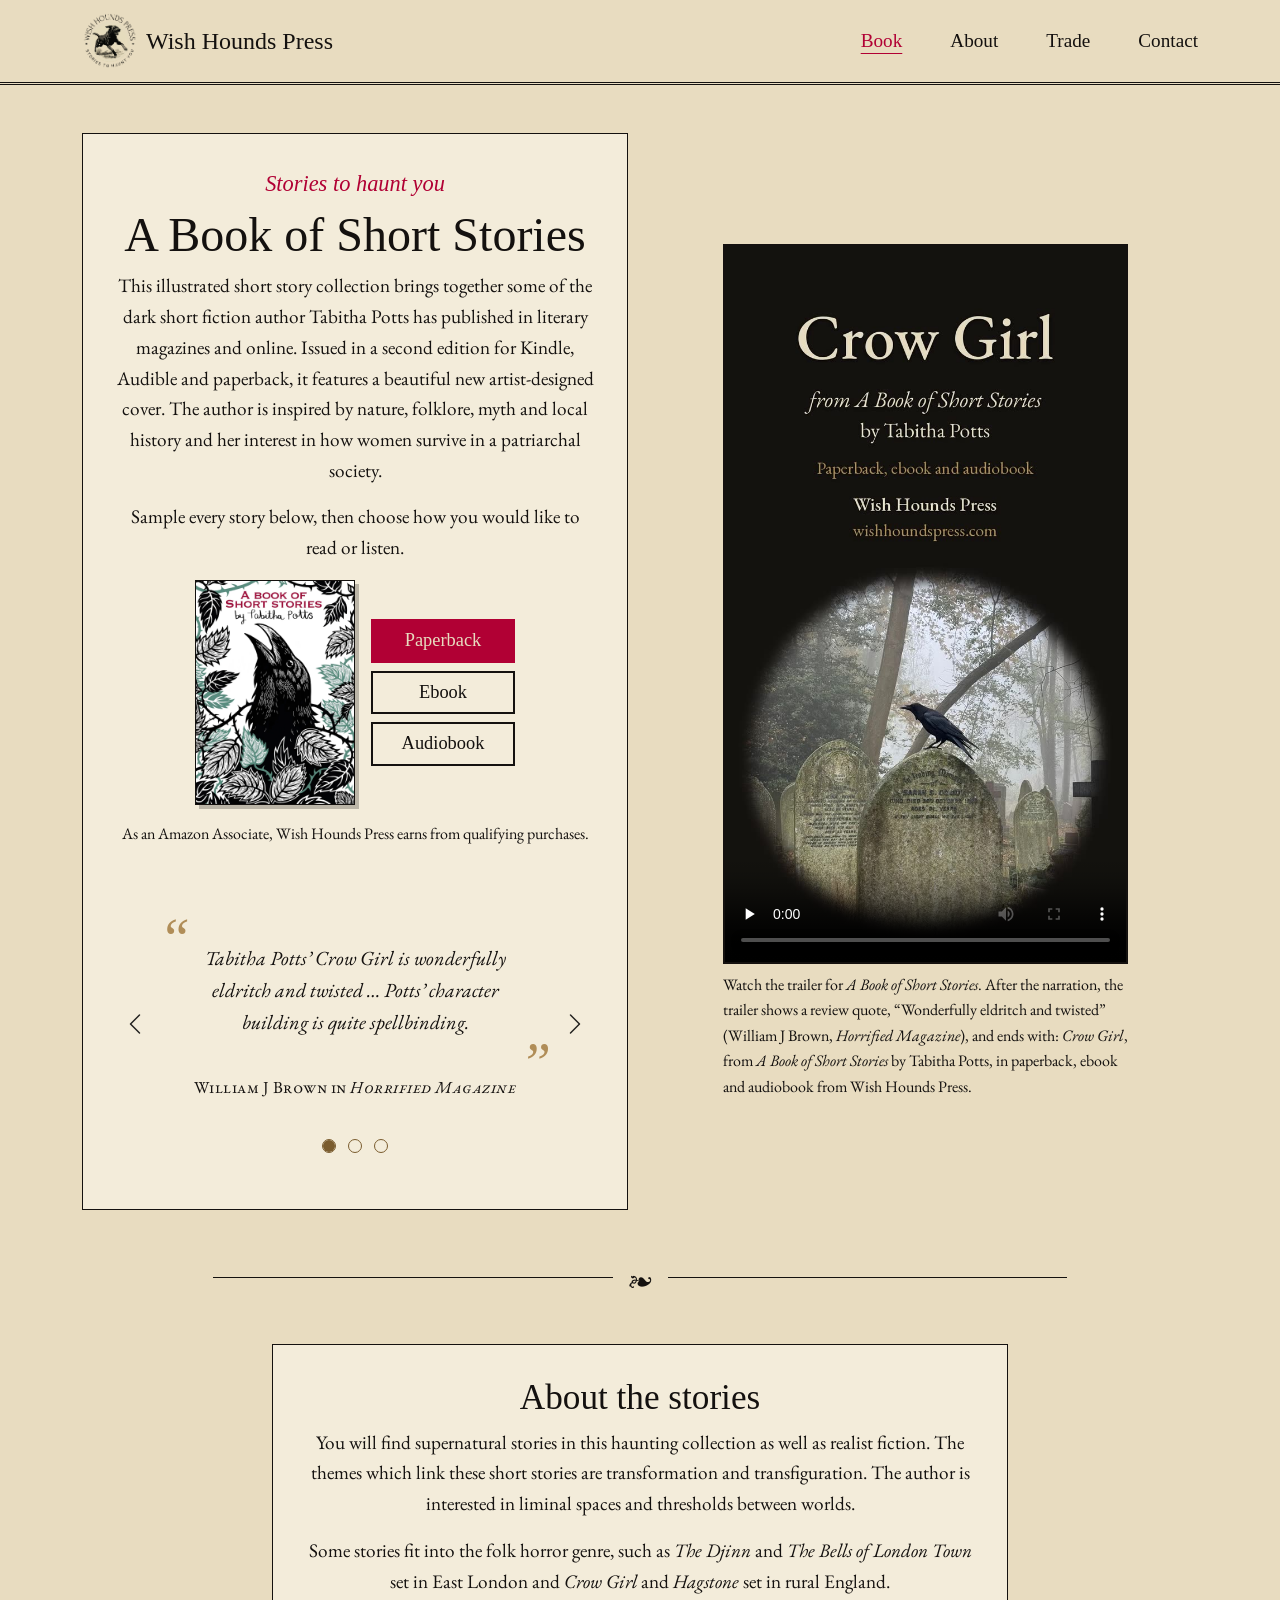
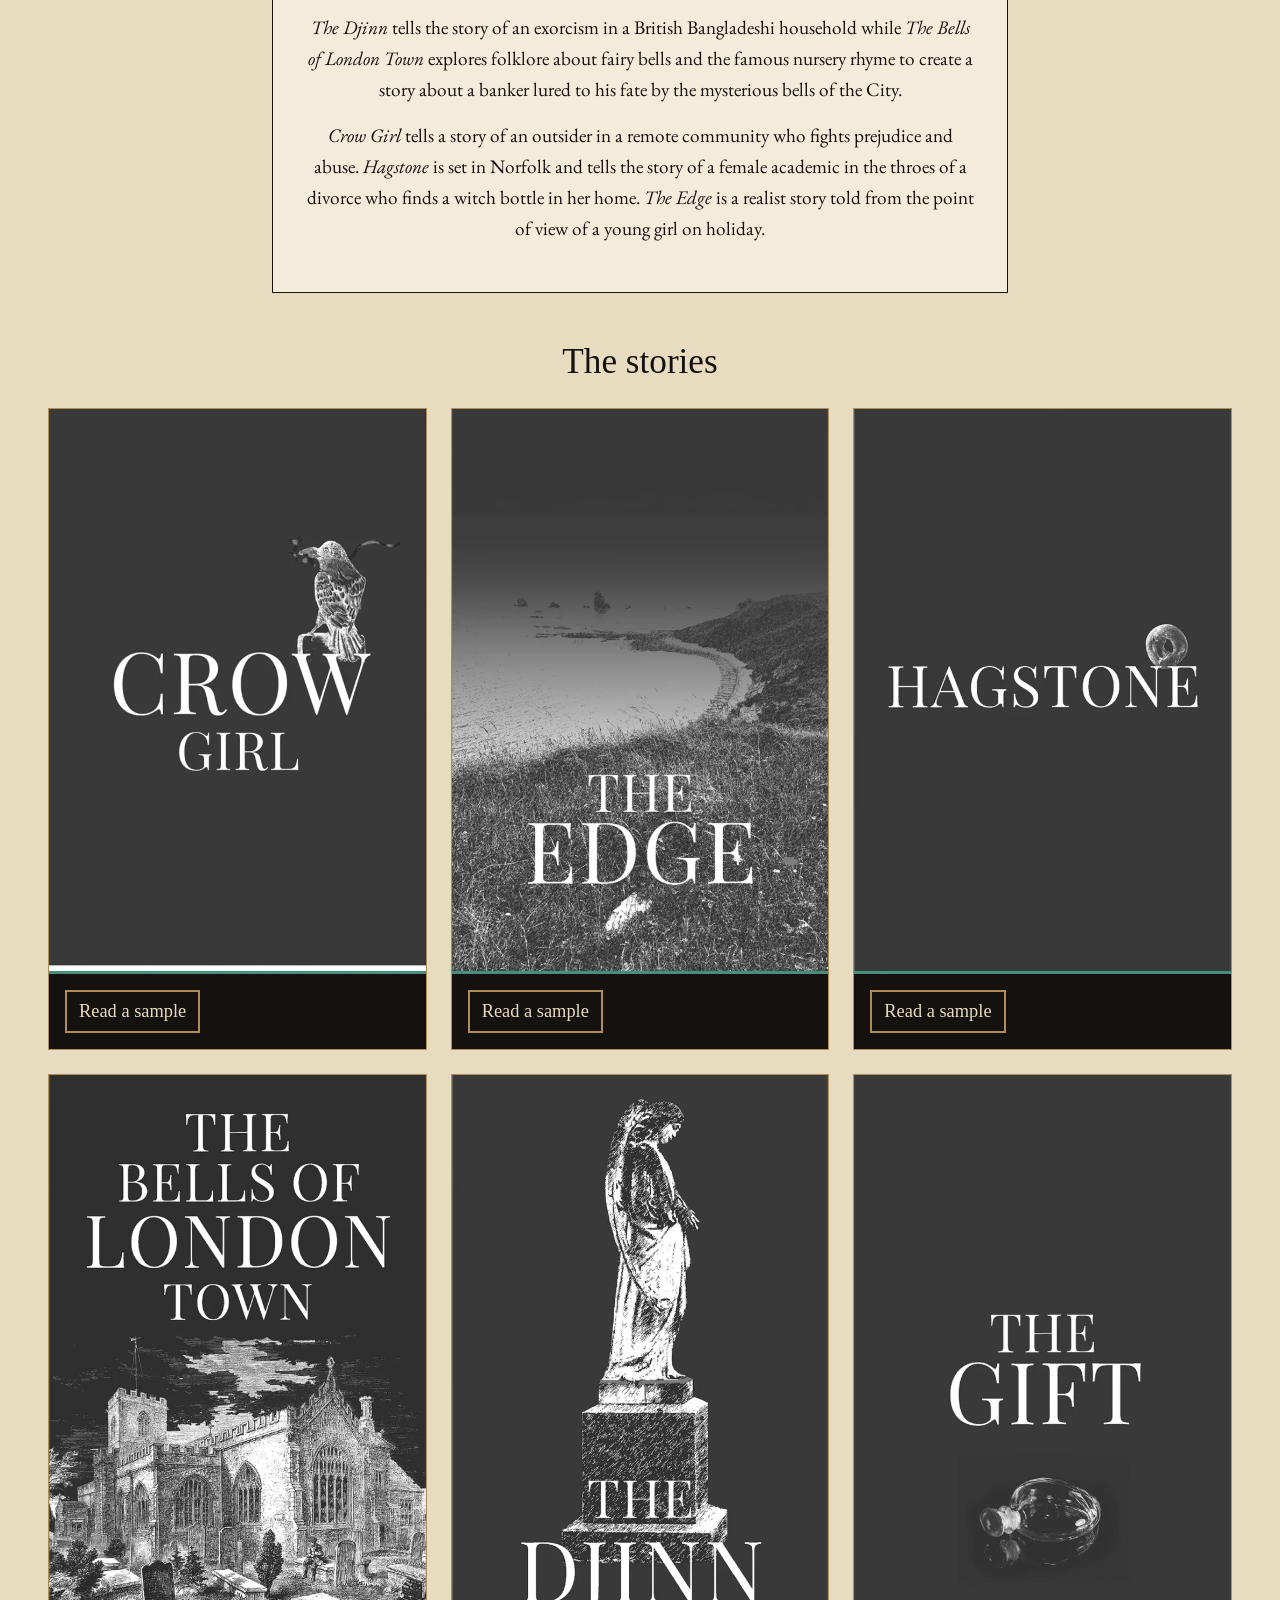
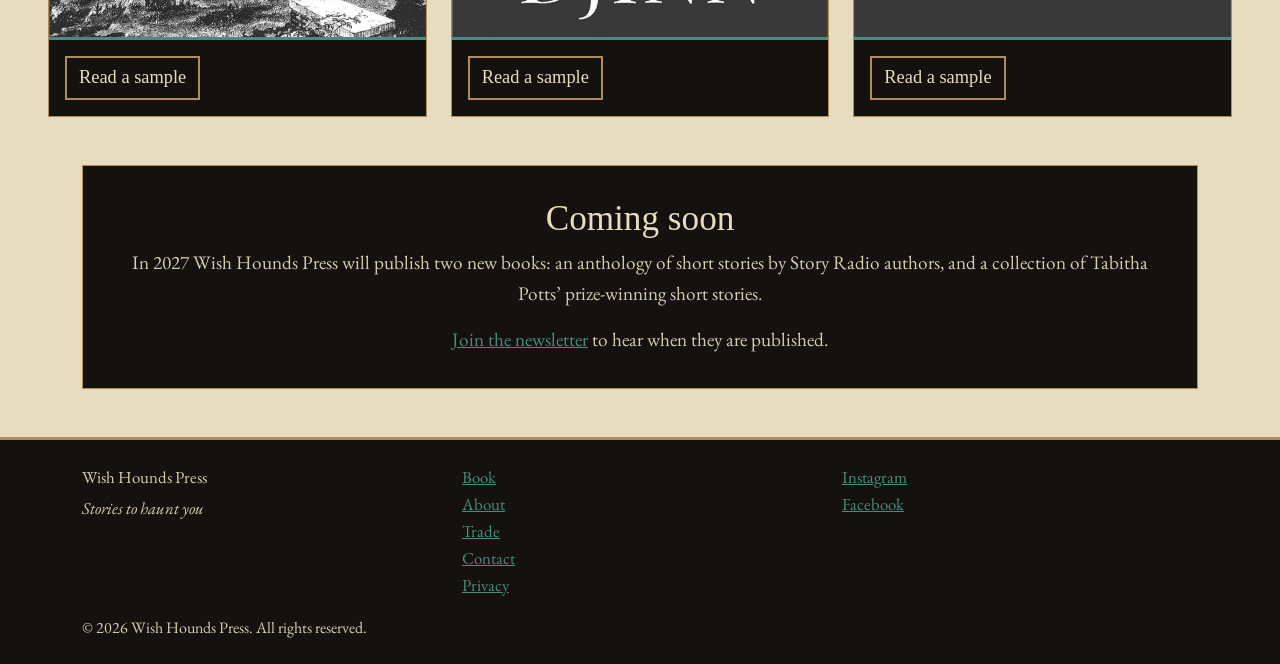
==== commit 1675aa83: "Fix 7 HTML validator errors with ARIA roles - Reviews carousel: add role="region" so its aria-label " ====
--- a/index.html
+++ b/index.html
@@ -160,6 +160,7 @@
                 <div
                   id="reviews-carousel"
                   class="carousel carousel-dark slide carousel-fade review-carousel mt-4"
+                  role="region"
                   aria-roledescription="carousel"
                   aria-label="Reviews of Crow Girl"
                 >
@@ -510,6 +511,7 @@
     <div
       class="modal fade story-modal"
       id="modal-crow-girl"
+      role="dialog"
       tabindex="-1"
       aria-labelledby="modal-crow-girl-title"
       aria-hidden="true"
@@ -591,6 +593,7 @@
     <div
       class="modal fade story-modal"
       id="modal-the-edge"
+      role="dialog"
       tabindex="-1"
       aria-labelledby="modal-the-edge-title"
       aria-hidden="true"
@@ -663,6 +666,7 @@
     <div
       class="modal fade story-modal"
       id="modal-hagstone"
+      role="dialog"
       tabindex="-1"
       aria-labelledby="modal-hagstone-title"
       aria-hidden="true"
@@ -731,6 +735,7 @@
     <div
       class="modal fade story-modal"
       id="modal-the-bells-of-london-town"
+      role="dialog"
       tabindex="-1"
       aria-labelledby="modal-the-bells-of-london-town-title"
       aria-hidden="true"
@@ -804,6 +809,7 @@
     <div
       class="modal fade story-modal"
       id="modal-the-djinn"
+      role="dialog"
       tabindex="-1"
       aria-labelledby="modal-the-djinn-title"
       aria-hidden="true"
@@ -876,6 +882,7 @@
     <div
       class="modal fade story-modal"
       id="modal-the-gift"
+      role="dialog"
       tabindex="-1"
       aria-labelledby="modal-the-gift-title"
       aria-hidden="true"
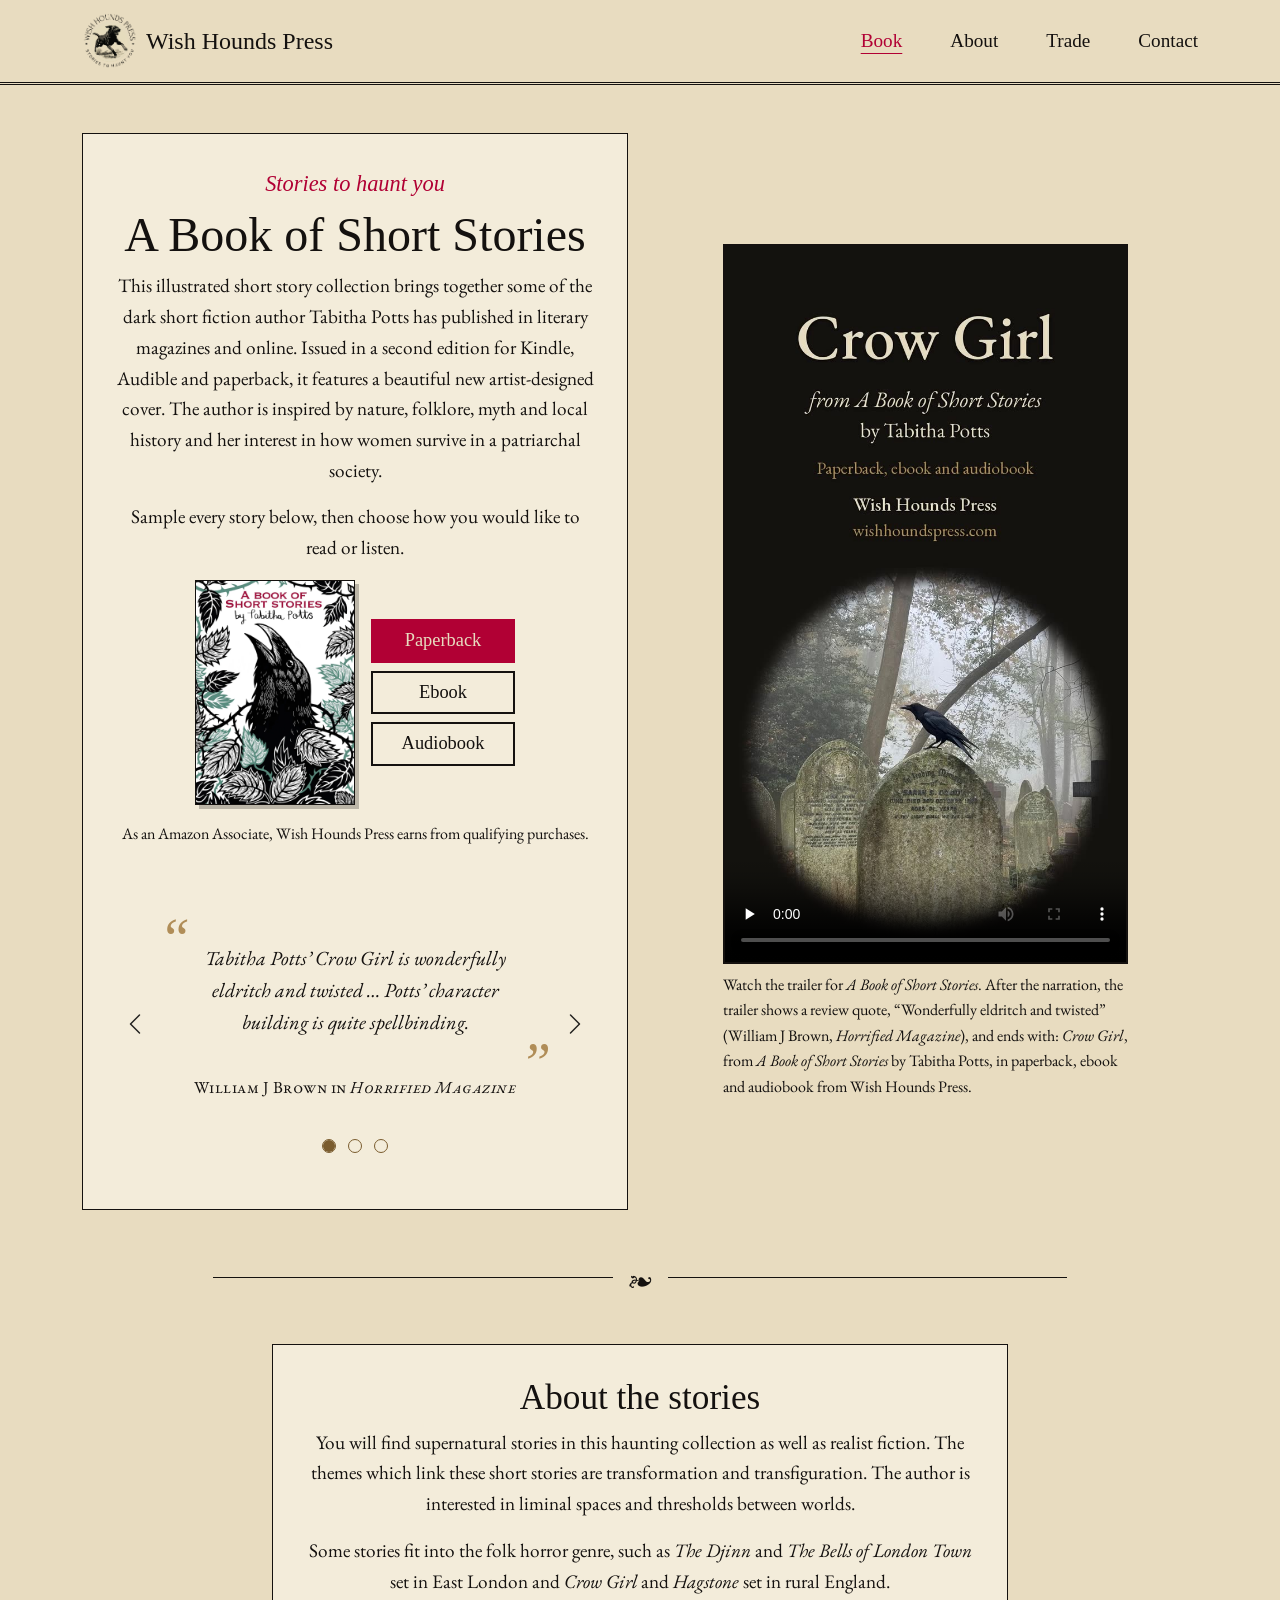
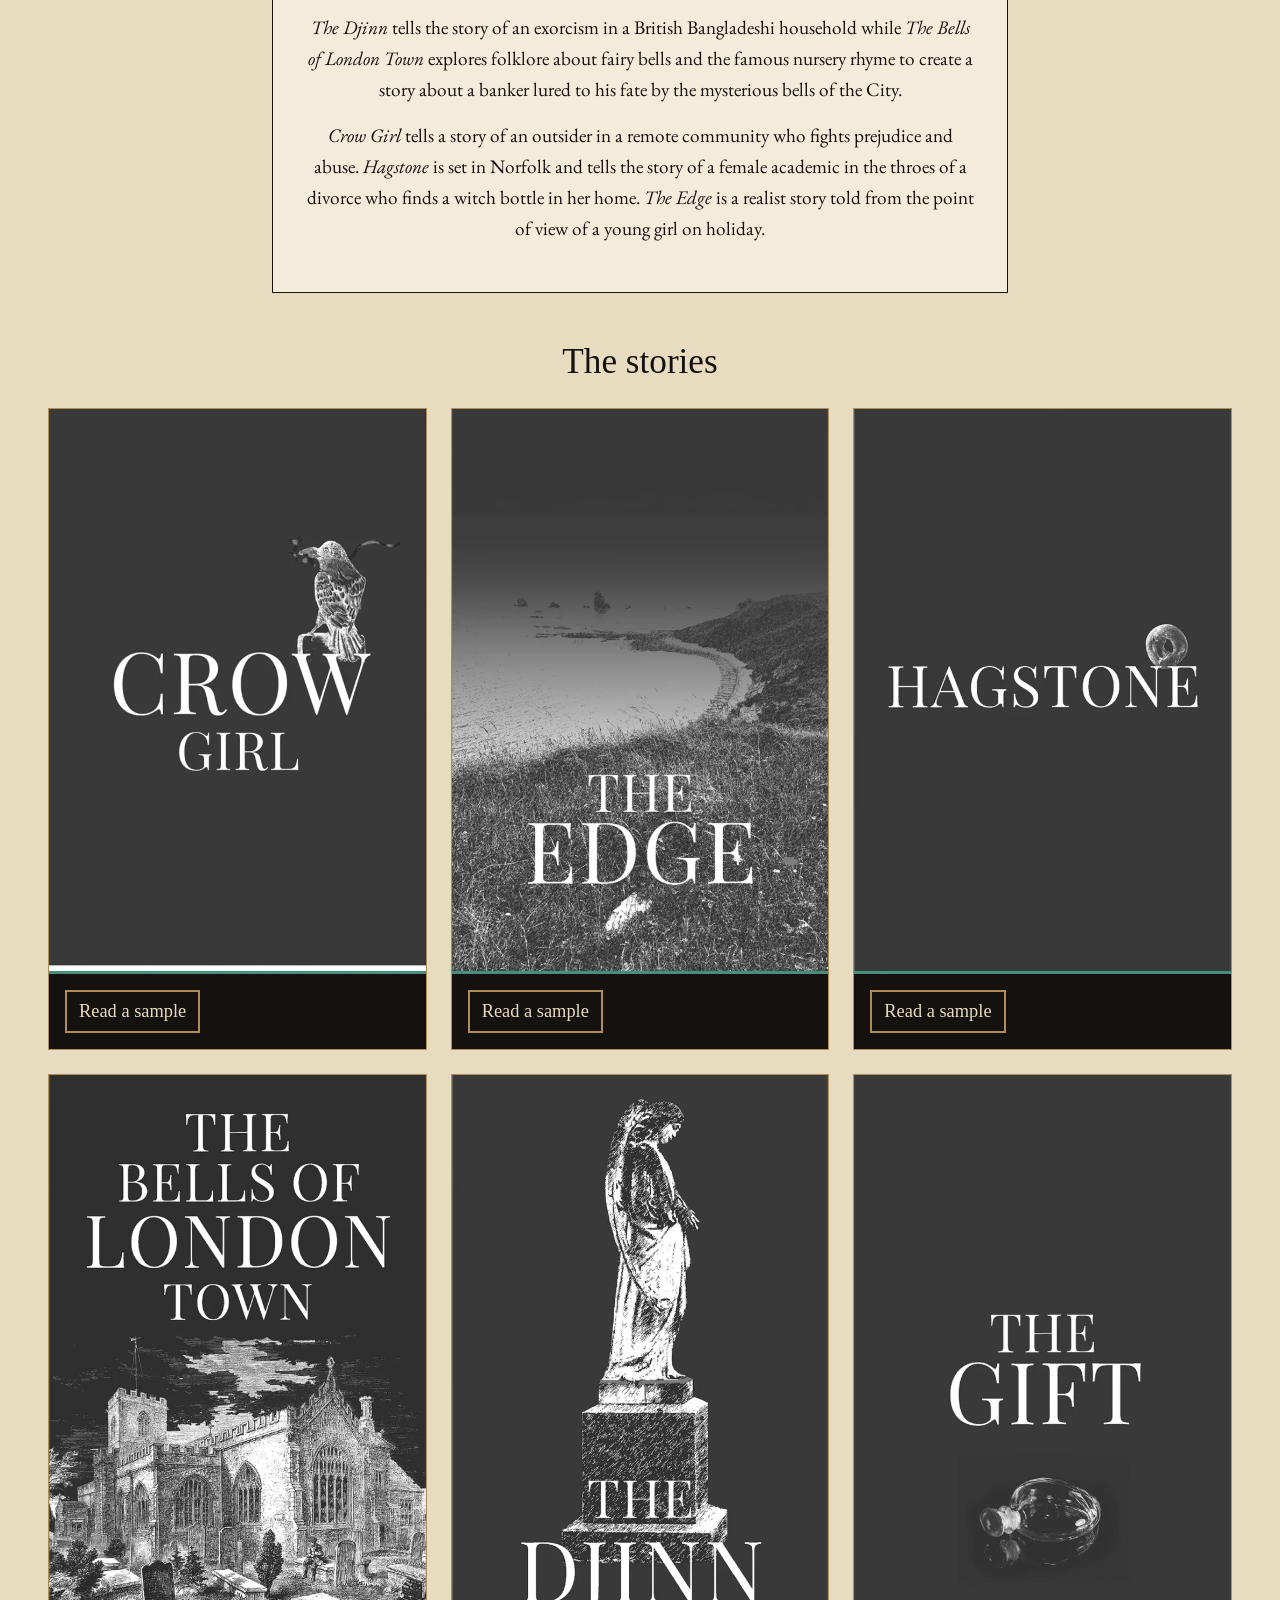
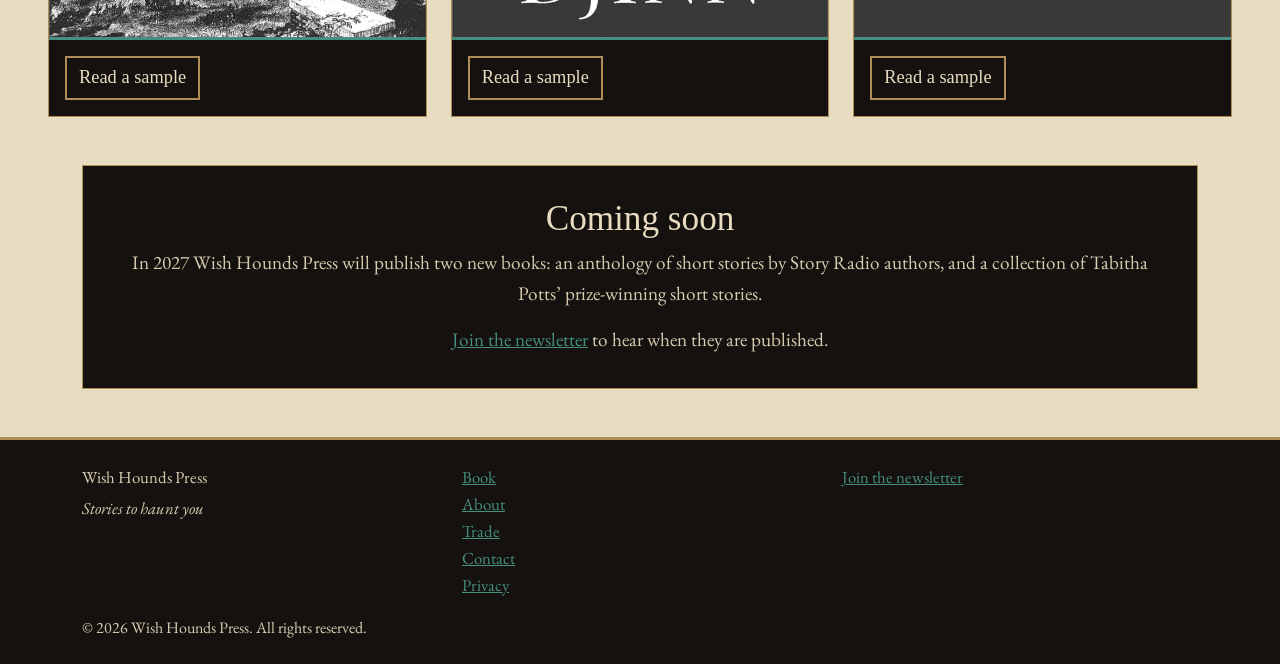
==== commit ac99116c: "Rewrite README in my own words and add validation screenshots - README: rewritten section by section" ====
--- a/index.html
+++ b/index.html
@@ -965,26 +965,9 @@
             </ul>
           </div>
           <div class="col-md-4">
-            <!-- TODO: replace each # with the real profile address, and delete any you do not use -->
+            <!-- Links to the newsletter sign-up box on the About page -->
             <ul class="list-unstyled mb-0">
-              <li>
-                <a
-                  href="#"
-                  target="_blank"
-                  rel="noopener"
-                  aria-label="Wish Hounds Press on Instagram (opens in a new tab)"
-                  >Instagram</a
-                >
-              </li>
-              <li>
-                <a
-                  href="#"
-                  target="_blank"
-                  rel="noopener"
-                  aria-label="Wish Hounds Press on Facebook (opens in a new tab)"
-                  >Facebook</a
-                >
-              </li>
+              <li><a href="about.html#newsletter">Join the newsletter</a></li>
             </ul>
           </div>
         </div>
